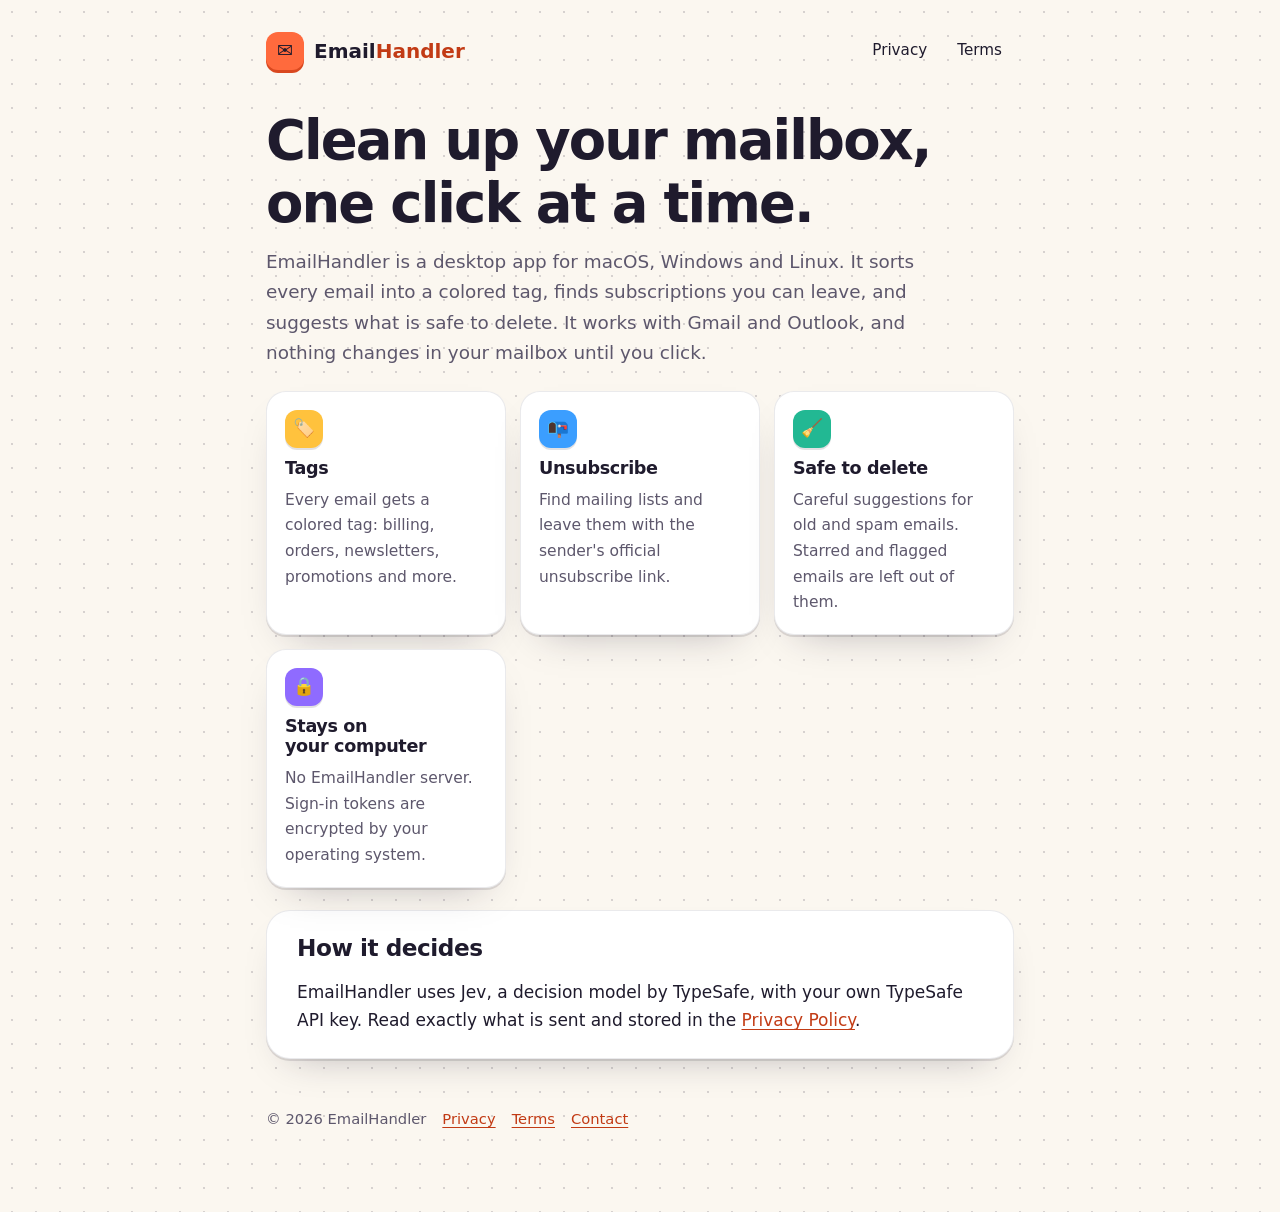
==== index.html @ 6ad634f2 "EmailHandler site: homepage, privacy policy, terms" ====
<!doctype html>
<html lang="en">
  <head>
    <meta charset="utf-8" />
    <meta name="viewport" content="width=device-width, initial-scale=1" />
    <title>EmailHandler</title>
    <meta name="description" content="A desktop app that cleans up your mailbox: tags, unsubscribes and safe-to-delete suggestions. Gmail and Outlook." />
    <link rel="stylesheet" href="style.css" />
  </head>
  <body>
    <div class="wrap">
      <header class="top">
        <a class="brand" href="./" aria-current="page"><span class="mark" aria-hidden="true">✉️</span><span>Email<b>Handler</b></span></a>
        <nav class="links" aria-label="Site">
          <a href="privacy.html">Privacy</a>
          <a href="terms.html">Terms</a>
        </nav>
      </header>

      <main>
        <h1>Clean up your mailbox, one click at a time.</h1>
        <p class="lead">
          EmailHandler is a desktop app for macOS, Windows and Linux. It sorts every email into a colored tag, finds subscriptions you can leave,
          and suggests what is safe to delete. It works with Gmail and Outlook, and nothing changes in your mailbox until you click.
        </p>

        <div class="grid">
          <div class="feature">
            <span class="tile t-sun" aria-hidden="true">🏷️</span>
            <h2>Tags</h2>
            <p>Every email gets a colored tag: billing, orders, newsletters, promotions and more.</p>
          </div>
          <div class="feature">
            <span class="tile t-sky" aria-hidden="true">📭</span>
            <h2>Unsubscribe</h2>
            <p>Find mailing lists and leave them with the sender's official unsubscribe link.</p>
          </div>
          <div class="feature">
            <span class="tile t-mint" aria-hidden="true">🧹</span>
            <h2>Safe to delete</h2>
            <p>Careful suggestions for old and spam emails. Starred and flagged emails are left out of them.</p>
          </div>
          <div class="feature">
            <span class="tile t-grape" aria-hidden="true">🔒</span>
            <h2>Stays on your computer</h2>
            <p>No EmailHandler server. Sign-in tokens are encrypted by your operating system.</p>
          </div>
        </div>

        <section class="card">
          <h2>How it decides</h2>
          <p>EmailHandler uses Jev, a decision model by TypeSafe, with your own TypeSafe API key. Read exactly what is sent and stored in the <a href="privacy.html">Privacy Policy</a>.</p>
        </section>
      </main>

      <footer>
        <span>© 2026 EmailHandler</span>
        <a href="privacy.html">Privacy</a>
        <a href="terms.html">Terms</a>
        <a href="mailto:bydamiano07@gmail.com">Contact</a>
      </footer>
    </div>
  </body>
</html>
---- style.css ----
/* Same tokens as the app (src/styles.css). */
:root {
  color-scheme: light dark;
  --bg: #fbf7f0; --elev: #ffffff; --sunk: #f2ebdf;
  --ink: #1f1b2d; --ink-2: #5d576c;
  --line: rgb(31 27 45 / 0.09); --line-strong: rgb(31 27 45 / 0.17); --edge: rgb(31 27 45 / 0.13);
  --accent: #ff6a3d; --accent-edge: #d9481f; --accent-text: #c23b15;
  --sun: #ffc23d; --mint: #22b893; --sky: #3b9eff; --grape: #8f6bff;
  --shadow: 0 2px 0 var(--edge), 0 18px 40px -24px rgb(31 27 45 / 0.35);
}
@media (prefers-color-scheme: dark) {
  :root {
    --bg: #16131c; --elev: #211c2a; --sunk: #0f0d14;
    --ink: #f6f2fc; --ink-2: #b9b1c9;
    --line: rgb(246 242 252 / 0.08); --line-strong: rgb(246 242 252 / 0.16); --edge: rgb(0 0 0 / 0.5);
    --accent: #ff7a50; --accent-edge: #c4532f; --accent-text: #ff9a78;
    --sun: #ffcf5c; --mint: #4fd6b0; --sky: #6bb6ff; --grape: #a98dff;
    --shadow: 0 2px 0 rgb(0 0 0 / 0.5), 0 18px 40px -20px rgb(0 0 0 / 0.7);
  }
}
* { box-sizing: border-box; }
body {
  margin: 0;
  font: 17px/1.65 'Geist', ui-sans-serif, system-ui, -apple-system, 'Segoe UI', sans-serif;
  color: var(--ink);
  background-color: var(--bg);
  background-image: radial-gradient(var(--line-strong) 1.2px, transparent 1.2px);
  background-size: 24px 24px;
}
.wrap { max-width: 780px; margin: 0 auto; padding: 32px 16px 80px; }
header.top { display: flex; align-items: center; justify-content: space-between; gap: 16px; flex-wrap: wrap; margin-bottom: 40px; }
.brand { display: flex; align-items: center; gap: 10px; text-decoration: none; color: var(--ink); font-family: 'Bricolage Grotesque', ui-sans-serif, system-ui, sans-serif; font-weight: 800; font-size: 1.25rem; }
.brand b { color: var(--accent-text); }
.mark { width: 38px; height: 38px; border-radius: 12px; background: var(--accent); box-shadow: 0 3px 0 var(--accent-edge); display: grid; place-items: center; font-size: 1.2rem; }
nav.links { display: flex; gap: 6px; flex-wrap: wrap; }
nav.links a { text-decoration: none; color: var(--ink); padding: 6px 12px; border-radius: 999px; font-size: 0.95rem; }
nav.links a:hover, nav.links a[aria-current="page"] { background: var(--sunk); }
h1, h2 { font-family: 'Bricolage Grotesque', ui-sans-serif, system-ui, sans-serif; letter-spacing: -0.02em; line-height: 1.15; text-wrap: balance; }
h1 { font-size: clamp(2.2rem, 7vw, 3.4rem); font-weight: 800; margin: 0 0 12px; letter-spacing: -0.035em; }
h2 { font-size: 1.45rem; font-weight: 800; margin: 0 0 10px; }
.lead { font-size: 1.15rem; color: var(--ink-2); margin: 0; max-width: 60ch; }
.meta { color: var(--ink-2); font-size: 0.92rem; margin: 0 0 8px; }
.card { background: var(--elev); border: 1px solid var(--line); border-radius: 24px; box-shadow: var(--shadow); padding: 24px clamp(18px, 4vw, 30px); margin-top: 22px; }
.card p, .card li { color: var(--ink); }
.card p:last-child, .card ul:last-child { margin-bottom: 0; }
ul { padding-left: 1.2rem; }
li { margin-bottom: 6px; }
a { color: var(--accent-text); text-underline-offset: 3px; }
a:focus-visible { outline: 2px solid var(--accent); outline-offset: 2px; border-radius: 4px; }
code { font-family: ui-monospace, SFMono-Regular, Menlo, monospace; font-size: 0.86em; background: var(--sunk); border: 1px solid var(--line); border-radius: 6px; padding: 1px 6px; overflow-wrap: anywhere; }
.grid { display: grid; grid-template-columns: repeat(auto-fit, minmax(210px, 1fr)); gap: 14px; margin-top: 22px; }
.feature { background: var(--elev); border: 1px solid var(--line); border-radius: 20px; box-shadow: var(--shadow); padding: 18px; }
.feature h2 { font-size: 1.1rem; margin-top: 10px; }
.feature p { margin: 0; color: var(--ink-2); font-size: 0.97rem; }
.tile { width: 38px; height: 38px; border-radius: 12px; display: inline-grid; place-items: center; font-size: 1.1rem; box-shadow: 0 2px 0 var(--edge); }
.t-sun { background: var(--sun); } .t-sky { background: var(--sky); } .t-mint { background: var(--mint); } .t-grape { background: var(--grape); }
footer { margin-top: 48px; color: var(--ink-2); font-size: 0.92rem; display: flex; gap: 16px; flex-wrap: wrap; }
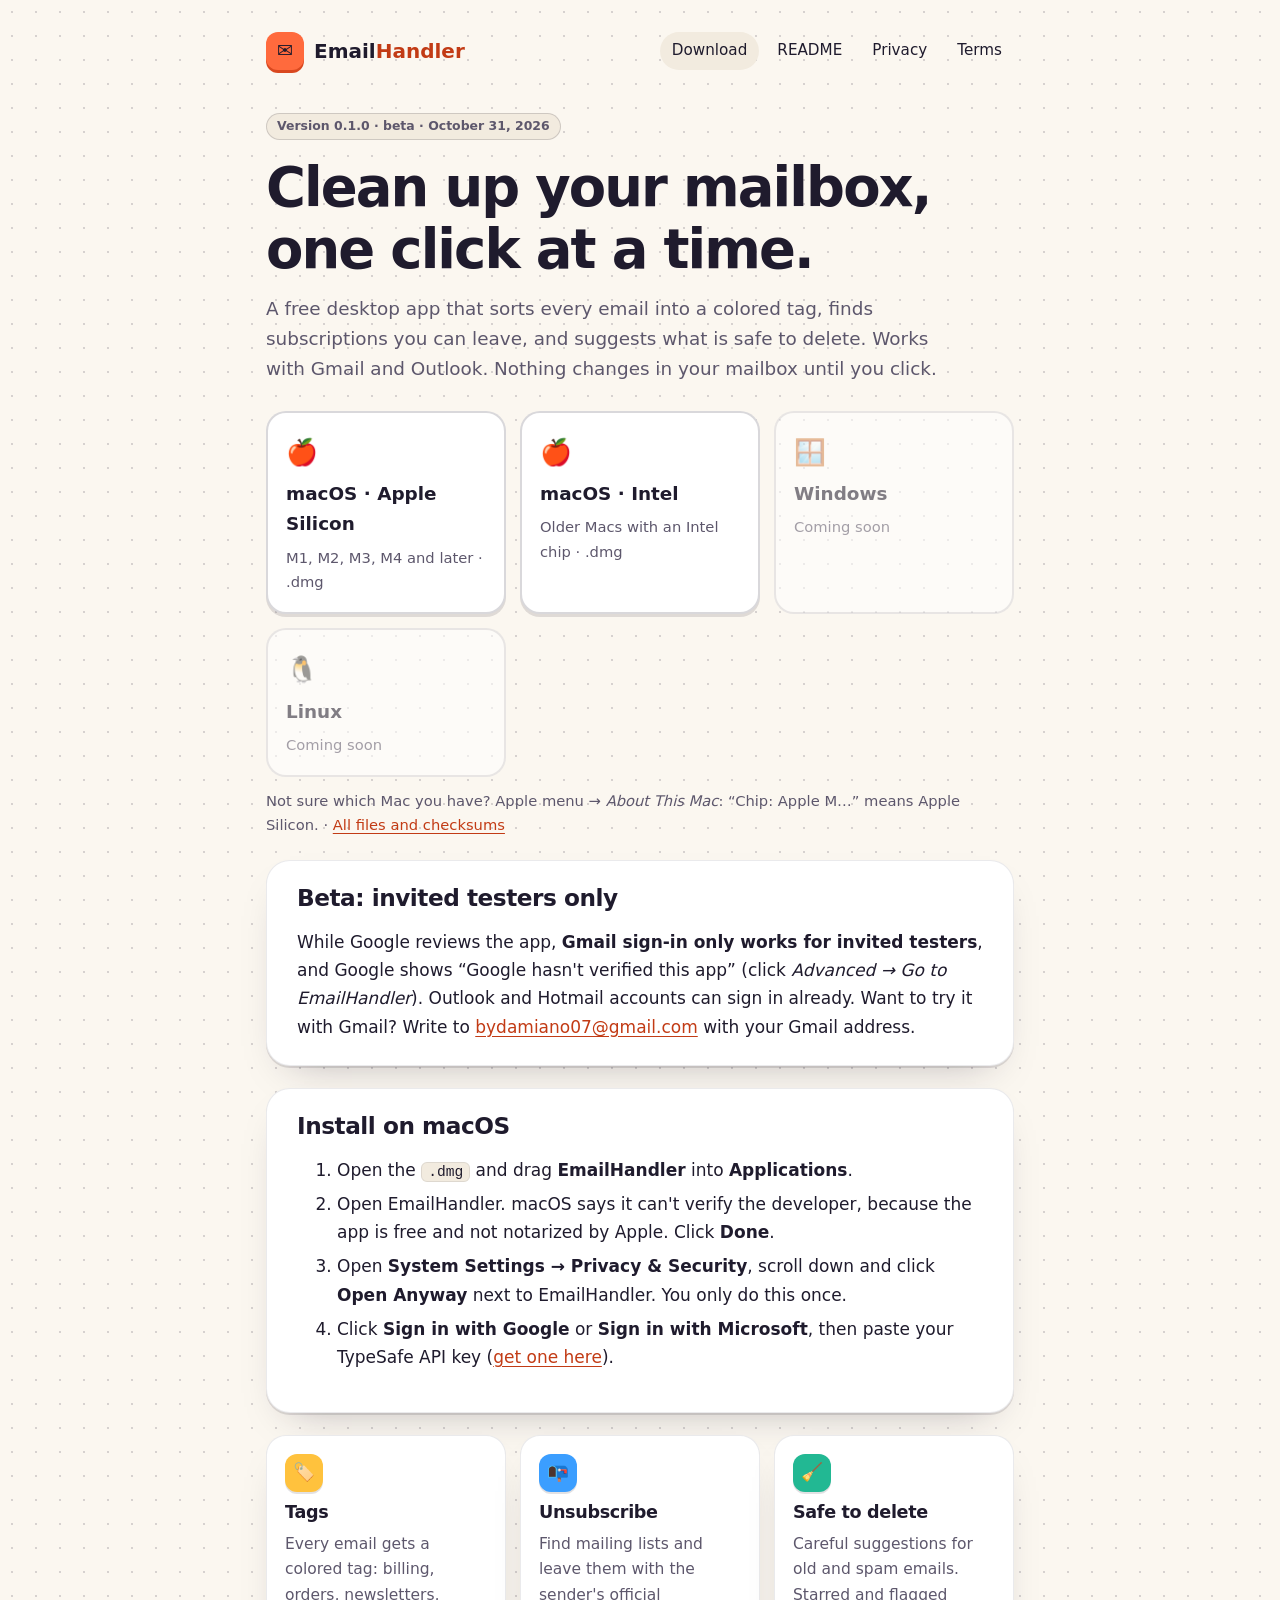
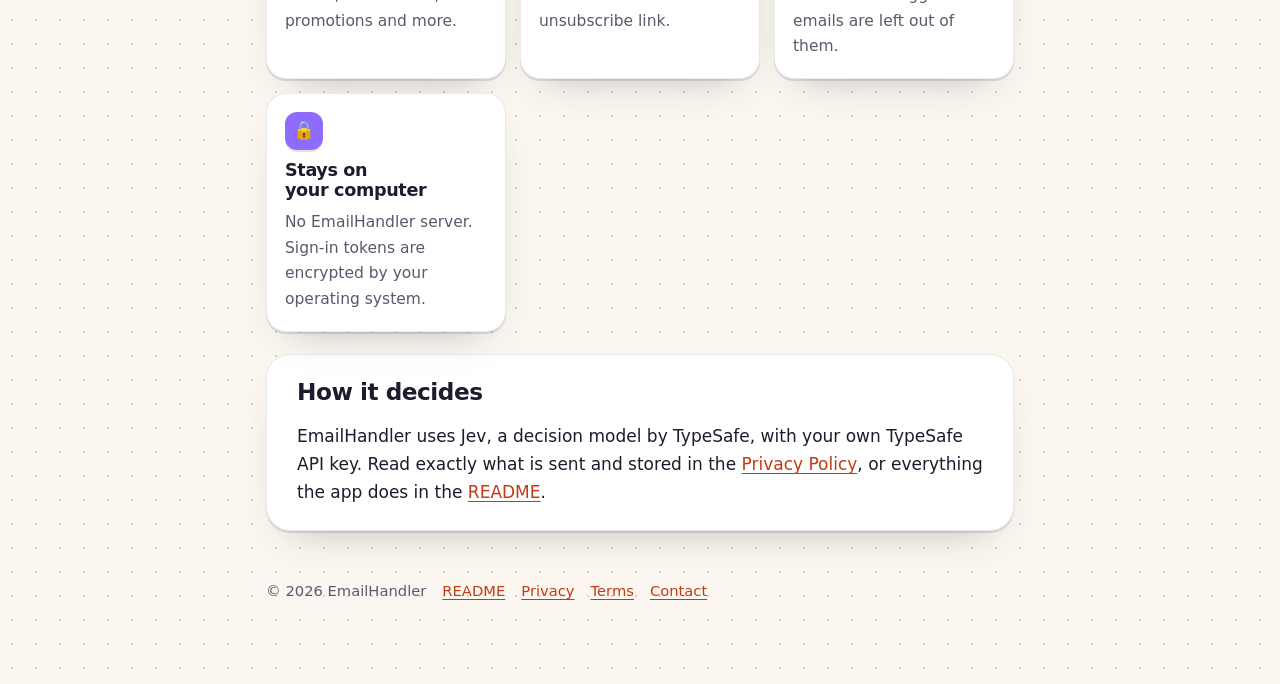
==== commit b13c3ff2: "Download page, README tab, icons" ====
--- a/index.html
+++ b/index.html
@@ -3,8 +3,9 @@
   <head>
     <meta charset="utf-8" />
     <meta name="viewport" content="width=device-width, initial-scale=1" />
-    <title>EmailHandler</title>
-    <meta name="description" content="A desktop app that cleans up your mailbox: tags, unsubscribes and safe-to-delete suggestions. Gmail and Outlook." />
+    <title>EmailHandler · Download</title>
+    <meta name="description" content="Download EmailHandler, a free desktop app that cleans up your mailbox: tags, unsubscribes and safe-to-delete suggestions. Gmail and Outlook." />
+    <link rel="icon" href="assets/icon.png" />
     <link rel="stylesheet" href="style.css" />
   </head>
   <body>
@@ -12,17 +13,66 @@
       <header class="top">
         <a class="brand" href="./" aria-current="page"><span class="mark" aria-hidden="true">✉️</span><span>Email<b>Handler</b></span></a>
         <nav class="links" aria-label="Site">
+          <a href="./" aria-current="page">Download</a>
+          <a href="readme.html">README</a>
           <a href="privacy.html">Privacy</a>
           <a href="terms.html">Terms</a>
         </nav>
       </header>
 
       <main>
+        <p><span class="badge">Version 0.1.0 · beta · October 31, 2026</span></p>
         <h1>Clean up your mailbox, one click at a time.</h1>
         <p class="lead">
-          EmailHandler is a desktop app for macOS, Windows and Linux. It sorts every email into a colored tag, finds subscriptions you can leave,
-          and suggests what is safe to delete. It works with Gmail and Outlook, and nothing changes in your mailbox until you click.
+          A free desktop app that sorts every email into a colored tag, finds subscriptions you can leave,
+          and suggests what is safe to delete. Works with Gmail and Outlook. Nothing changes in your mailbox until you click.
         </p>
+
+        <div class="downloads" id="downloads">
+          <a class="dl" data-os="mac-arm" href="https://github.com/bydamiano/emailhandler-site/releases/latest/download/EmailHandler-mac-apple-silicon.dmg">
+            <span class="os" aria-hidden="true">🍎</span>
+            <strong>macOS · Apple Silicon</strong>
+            <span>M1, M2, M3, M4 and later · .dmg</span>
+          </a>
+          <a class="dl" data-os="mac-intel" href="https://github.com/bydamiano/emailhandler-site/releases/latest/download/EmailHandler-mac-intel.dmg">
+            <span class="os" aria-hidden="true">🍎</span>
+            <strong>macOS · Intel</strong>
+            <span>Older Macs with an Intel chip · .dmg</span>
+          </a>
+          <a class="dl" data-os="windows" aria-disabled="true" tabindex="-1">
+            <span class="os" aria-hidden="true">🪟</span>
+            <strong>Windows</strong>
+            <span>Coming soon</span>
+          </a>
+          <a class="dl" data-os="linux" aria-disabled="true" tabindex="-1">
+            <span class="os" aria-hidden="true">🐧</span>
+            <strong>Linux</strong>
+            <span>Coming soon</span>
+          </a>
+        </div>
+        <p class="meta" style="margin-top: 12px">
+          Not sure which Mac you have? Apple menu → <em>About This Mac</em>: “Chip: Apple M…” means Apple Silicon.
+          · <a href="https://github.com/bydamiano/emailhandler-site/releases/latest">All files and checksums</a>
+        </p>
+
+        <section class="card">
+          <h2>Beta: invited testers only</h2>
+          <p>
+            While Google reviews the app, <strong>Gmail sign-in only works for invited testers</strong>, and Google shows
+            “Google hasn't verified this app” (click <em>Advanced → Go to EmailHandler</em>). Outlook and Hotmail accounts can sign in already.
+            Want to try it with Gmail? Write to <a href="mailto:bydamiano07@gmail.com?subject=EmailHandler%20beta">bydamiano07@gmail.com</a> with your Gmail address.
+          </p>
+        </section>
+
+        <section class="card">
+          <h2>Install on macOS</h2>
+          <ol>
+            <li>Open the <code>.dmg</code> and drag <strong>EmailHandler</strong> into <strong>Applications</strong>.</li>
+            <li>Open EmailHandler. macOS says it can't verify the developer, because the app is free and not notarized by Apple. Click <strong>Done</strong>.</li>
+            <li>Open <strong>System Settings → Privacy &amp; Security</strong>, scroll down and click <strong>Open Anyway</strong> next to EmailHandler. You only do this once.</li>
+            <li>Click <strong>Sign in with Google</strong> or <strong>Sign in with Microsoft</strong>, then paste your TypeSafe API key (<a href="https://console.typesafe.ai/keys">get one here</a>).</li>
+          </ol>
+        </section>
 
         <div class="grid">
           <div class="feature">
@@ -49,16 +99,40 @@
 
         <section class="card">
           <h2>How it decides</h2>
-          <p>EmailHandler uses Jev, a decision model by TypeSafe, with your own TypeSafe API key. Read exactly what is sent and stored in the <a href="privacy.html">Privacy Policy</a>.</p>
+          <p>EmailHandler uses Jev, a decision model by TypeSafe, with your own TypeSafe API key. Read exactly what is sent and stored in the <a href="privacy.html">Privacy Policy</a>, or everything the app does in the <a href="readme.html">README</a>.</p>
         </section>
       </main>
 
       <footer>
         <span>© 2026 EmailHandler</span>
+        <a href="readme.html">README</a>
         <a href="privacy.html">Privacy</a>
         <a href="terms.html">Terms</a>
         <a href="mailto:bydamiano07@gmail.com">Contact</a>
       </footer>
     </div>
+    <script>
+      // Highlight the download that matches this computer (best effort; every button still works).
+      (async () => {
+        const ua = navigator.userAgent;
+        let os = null;
+        if (/Windows/i.test(ua)) os = 'windows';
+        else if (/Linux/i.test(ua) && !/Android/i.test(ua)) os = 'linux';
+        else if (/Mac/i.test(ua)) {
+          os = 'mac-arm';
+          try {
+            const data = await navigator.userAgentData?.getHighEntropyValues(['architecture']);
+            if (data && data.architecture === 'x86') os = 'mac-intel';
+          } catch (error) {
+            console.info('Could not read the CPU type; defaulting to Apple Silicon.', error);
+          }
+        }
+        const match = os && document.querySelector(`.dl[data-os="${os}"]:not([aria-disabled="true"])`);
+        if (match) {
+          match.classList.add('primary');
+          match.parentElement.prepend(match);
+        }
+      })();
+    </script>
   </body>
 </html>
--- a/style.css
+++ b/style.css
@@ -55,3 +55,31 @@
 .tile { width: 38px; height: 38px; border-radius: 12px; display: inline-grid; place-items: center; font-size: 1.1rem; box-shadow: 0 2px 0 var(--edge); }
 .t-sun { background: var(--sun); } .t-sky { background: var(--sky); } .t-mint { background: var(--mint); } .t-grape { background: var(--grape); }
 footer { margin-top: 48px; color: var(--ink-2); font-size: 0.92rem; display: flex; gap: 16px; flex-wrap: wrap; }
+
+/* Download page */
+.downloads { display: grid; grid-template-columns: repeat(auto-fit, minmax(220px, 1fr)); gap: 14px; margin-top: 26px; }
+.dl {
+  display: flex; flex-direction: column; gap: 6px; text-decoration: none; color: var(--ink);
+  background: var(--elev); border: 2px solid var(--line-strong); border-radius: 20px; padding: 18px;
+  box-shadow: 0 3px 0 var(--edge); transition: transform 0.15s, box-shadow 0.15s, border-color 0.15s;
+}
+.dl:hover { transform: translateY(-1px); border-color: var(--accent); }
+.dl:active { transform: translateY(2px); box-shadow: none; }
+.dl strong { font-family: 'Bricolage Grotesque', ui-sans-serif, system-ui, sans-serif; font-size: 1.15rem; }
+.dl span { color: var(--ink-2); font-size: 0.92rem; }
+.dl .os { font-size: 1.6rem; }
+.dl.primary { background: var(--accent); border-color: var(--accent-edge); box-shadow: 0 4px 0 var(--accent-edge); color: #1f1b2d; }
+.dl.primary span { color: #1f1b2d; opacity: 0.8; }
+.dl[aria-disabled="true"] { opacity: 0.55; pointer-events: none; box-shadow: none; }
+.badge { display: inline-block; font-size: 0.78rem; font-weight: 600; padding: 2px 10px; border-radius: 999px; background: var(--sunk); border: 1px solid var(--line-strong); color: var(--ink-2); }
+@media (prefers-reduced-motion: reduce) { .dl { transition: none; } .dl:hover, .dl:active { transform: none; } }
+
+/* README page (GitHub-rendered markdown) */
+.readme img { max-width: 100%; height: auto; }
+.readme table { border-collapse: collapse; width: 100%; font-size: 0.95rem; display: block; overflow-x: auto; }
+.readme th, .readme td { text-align: left; padding: 8px 10px; border-bottom: 1px solid var(--line); vertical-align: top; }
+.readme pre { background: var(--sunk); border: 1px solid var(--line); border-radius: 14px; padding: 14px 16px; overflow-x: auto; font-size: 0.85rem; }
+.readme pre code { background: none; border: 0; padding: 0; }
+.readme h2 { margin-top: 36px; }
+.readme hr { border: 0; border-top: 1px solid var(--line-strong); margin: 28px 0; }
+.readme blockquote { margin: 16px 0; padding: 10px 16px; border-left: 4px solid var(--warning, #94600a); background: var(--sunk); border-radius: 12px; }
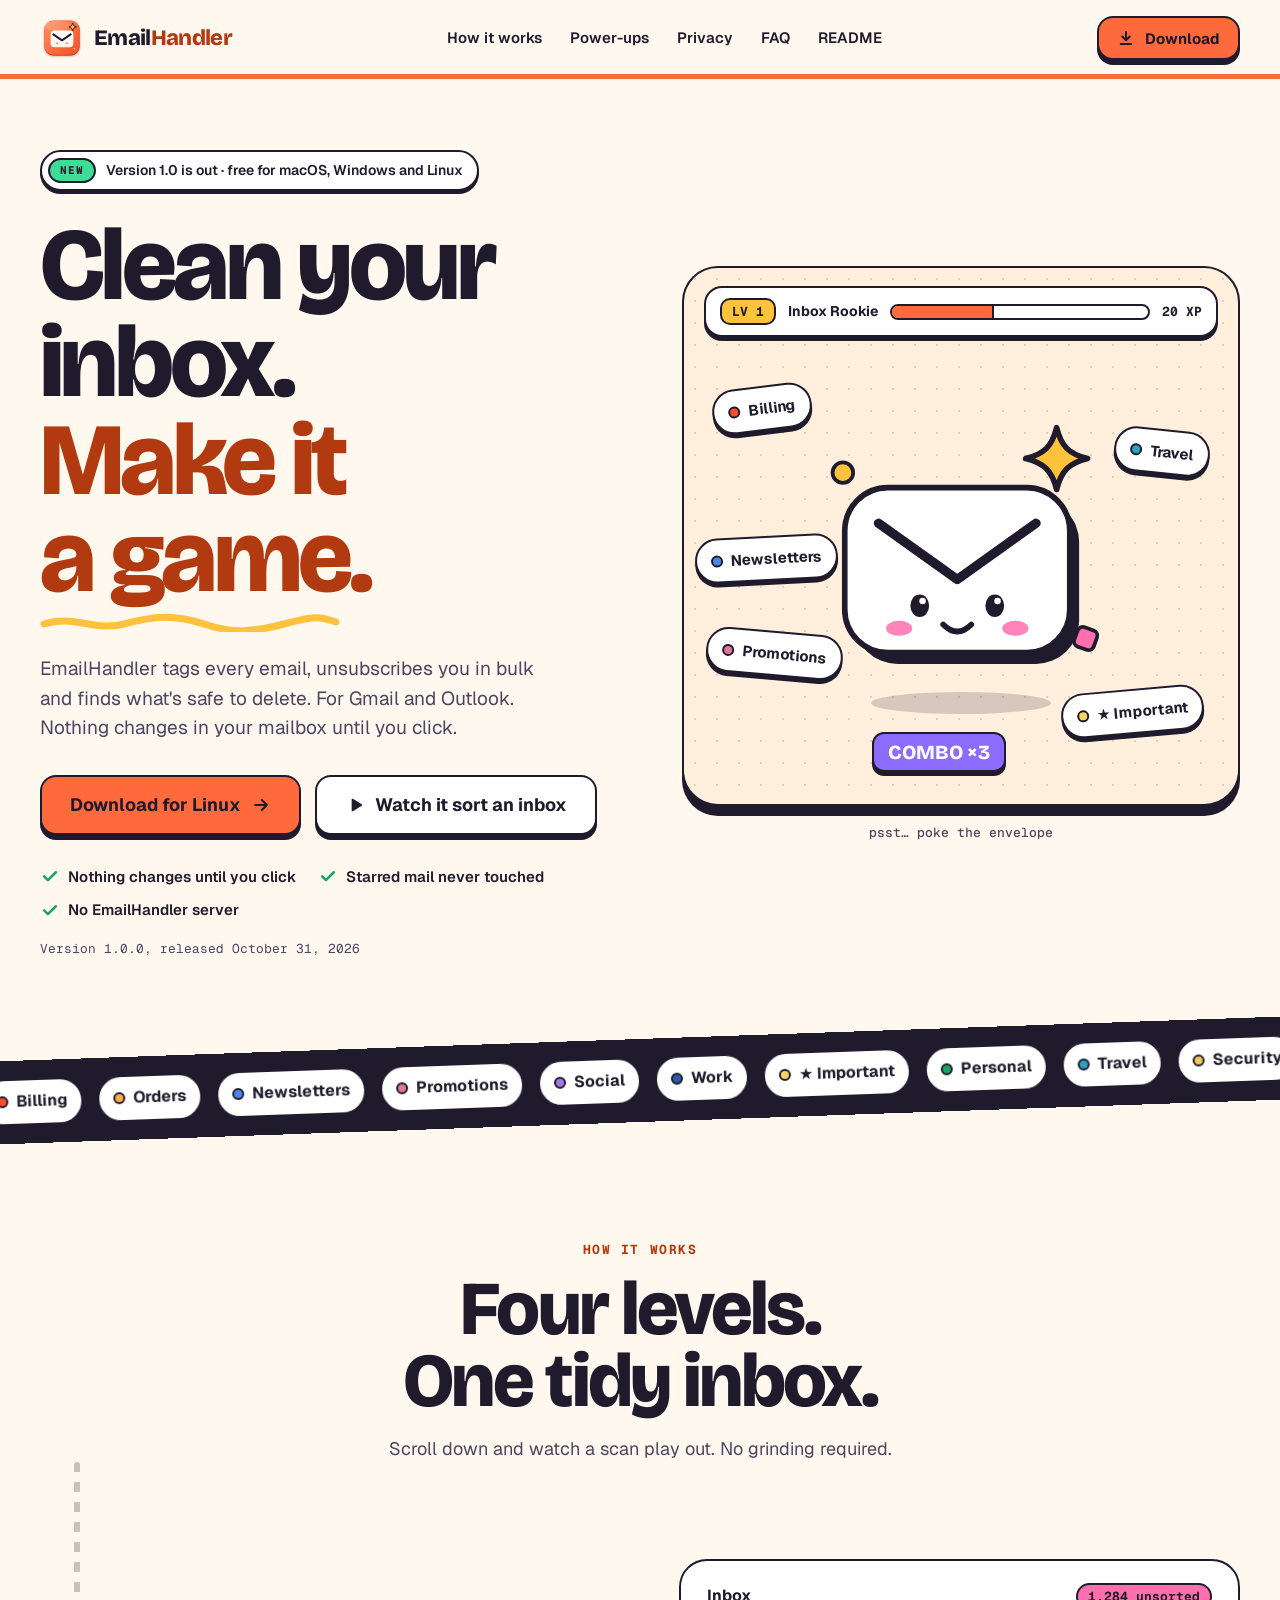
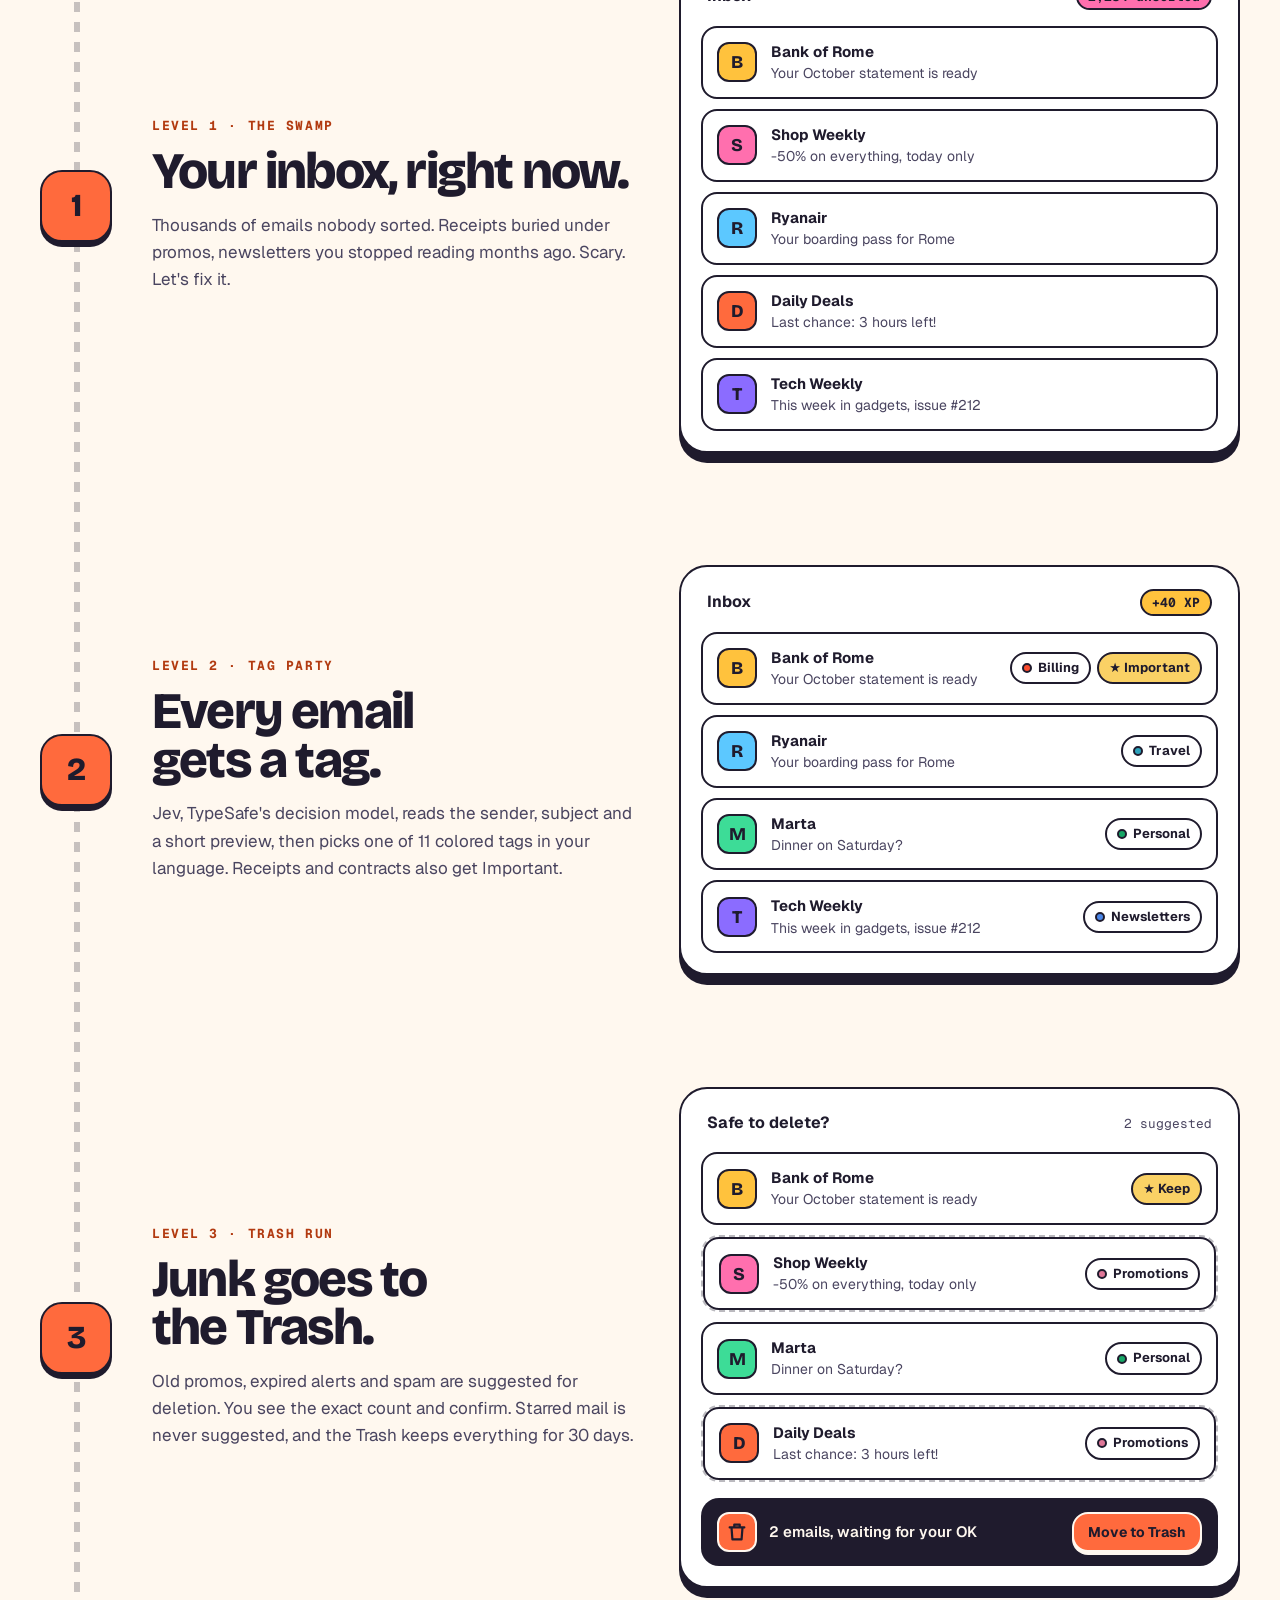
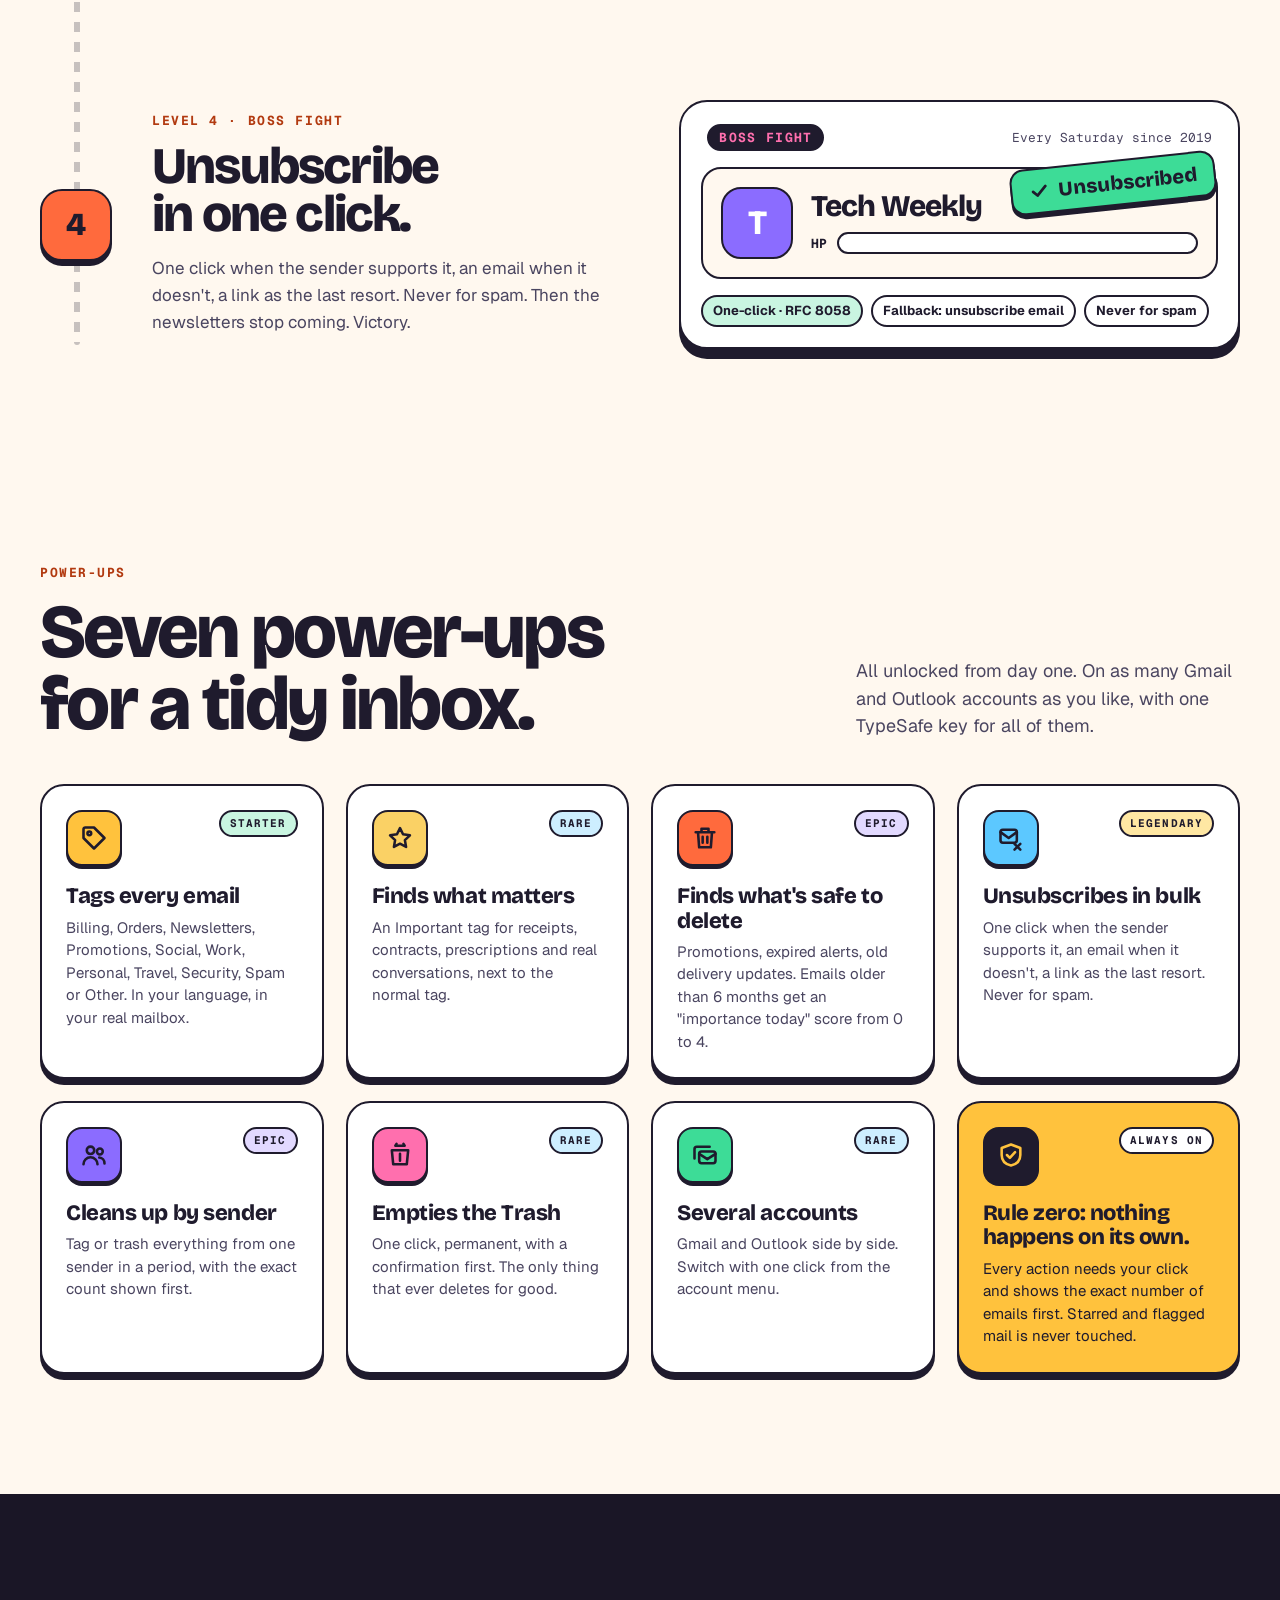
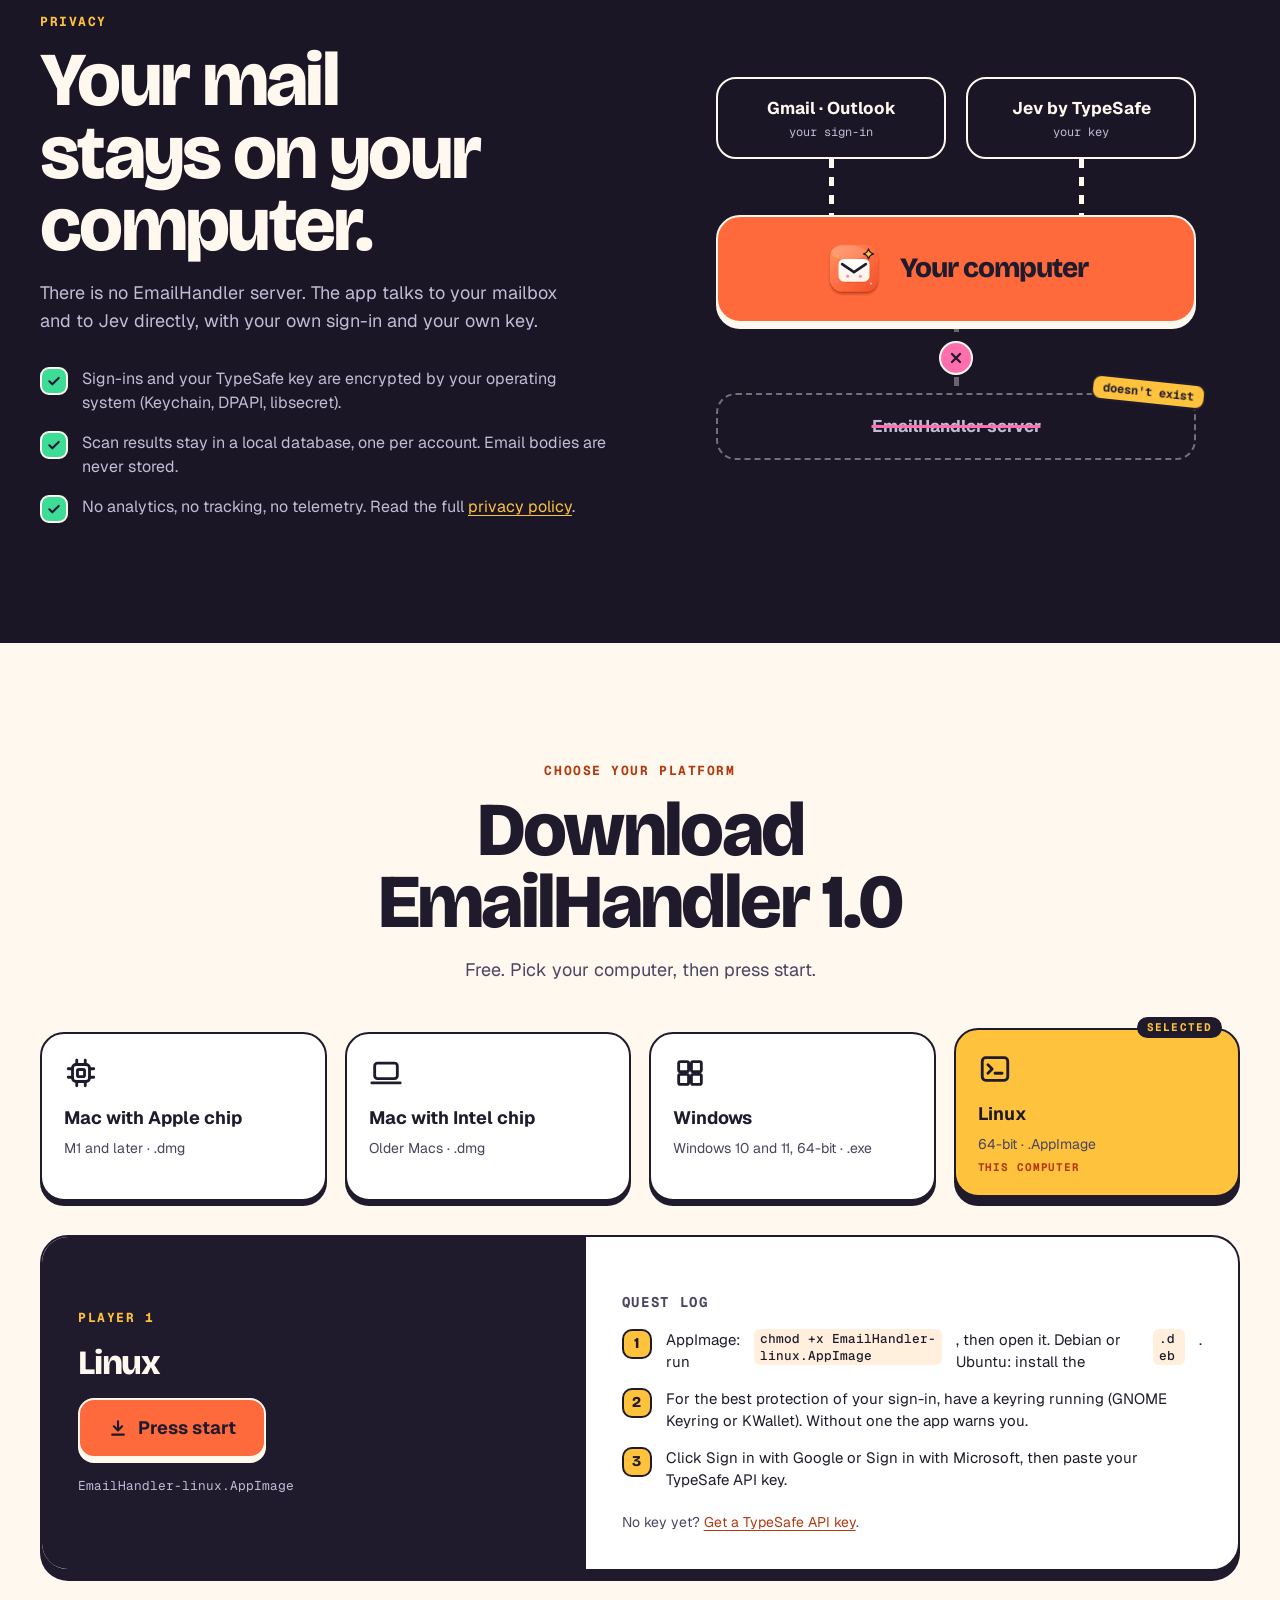
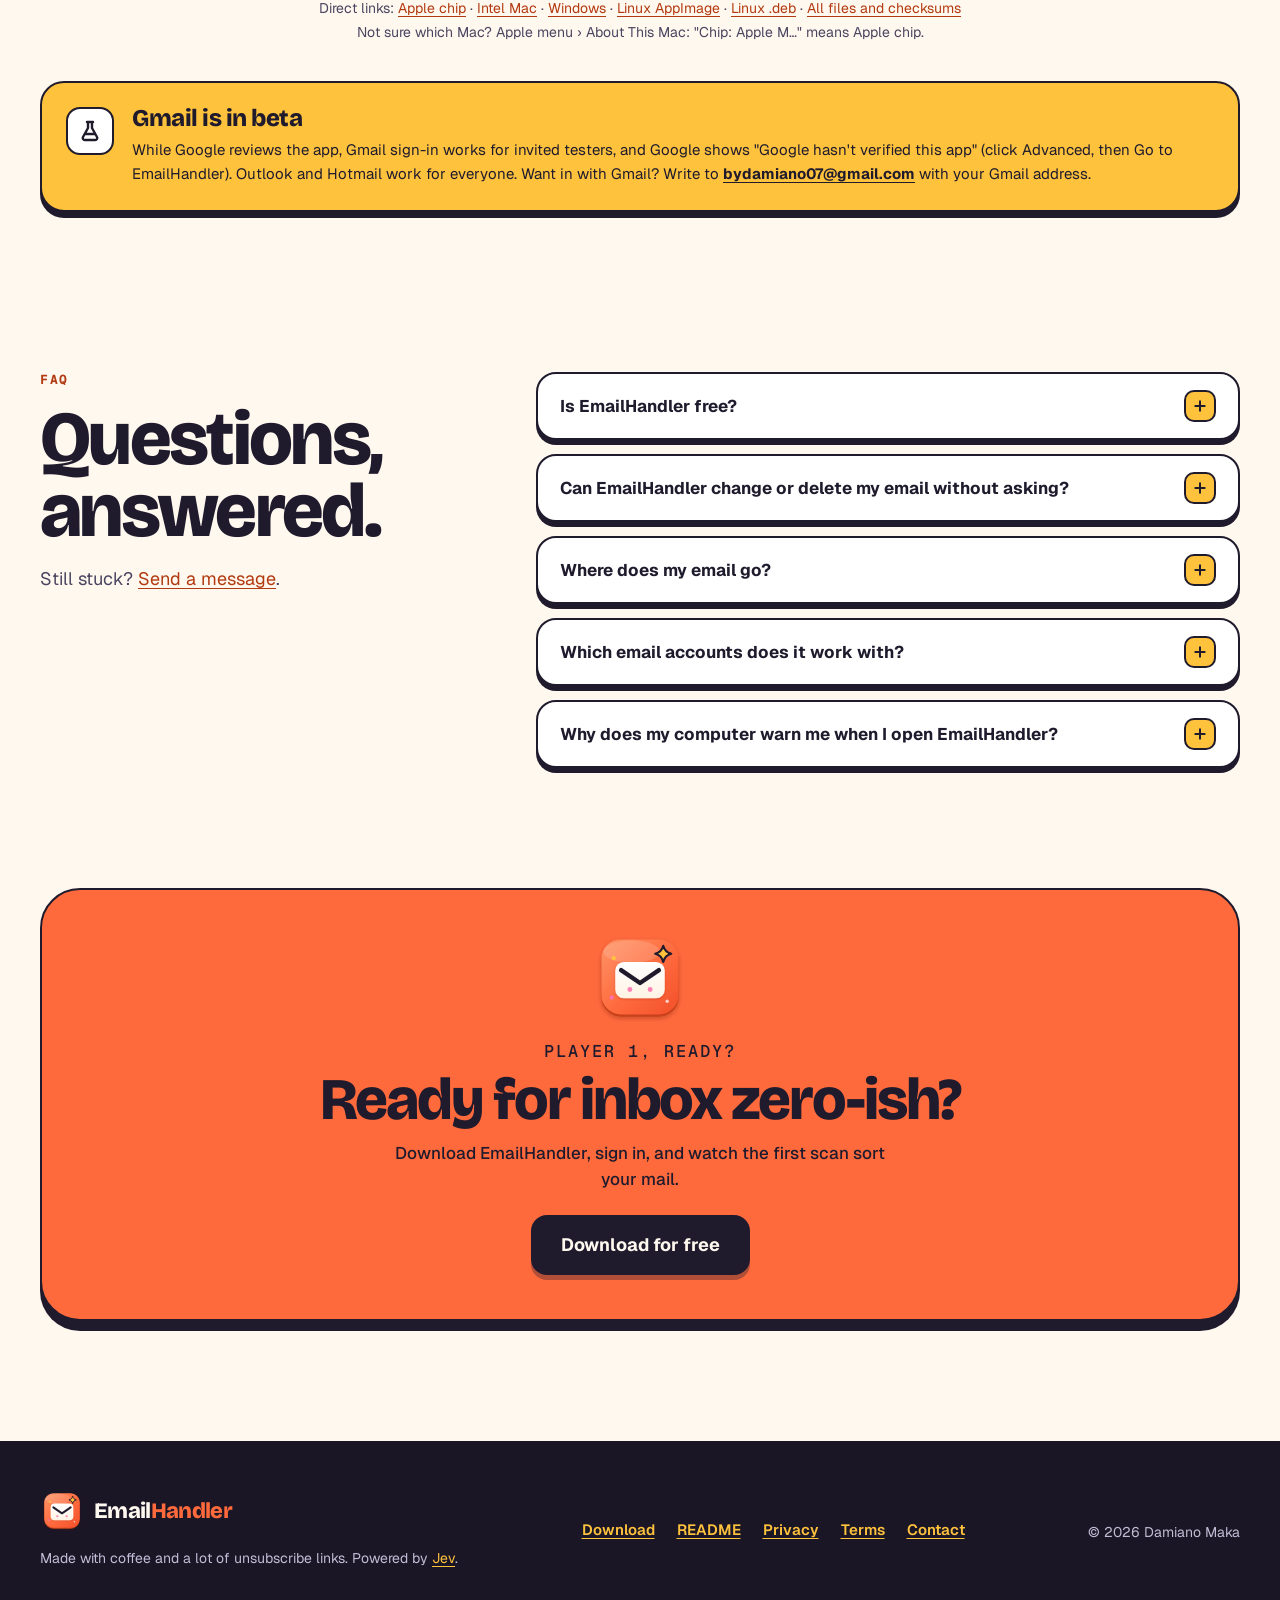
==== commit f12818b0: "Redesign: playful neo-brutalism with gamification New home page with a game-like hero (XP bar, poke-" ====
--- a/index.html
+++ b/index.html
@@ -2,137 +2,608 @@
 <html lang="en">
   <head>
     <meta charset="utf-8" />
-    <meta name="viewport" content="width=device-width, initial-scale=1" />
-    <title>EmailHandler · Download</title>
-    <meta name="description" content="Download EmailHandler, a free desktop app that cleans up your mailbox: tags, unsubscribes and safe-to-delete suggestions. Gmail and Outlook." />
-    <link rel="icon" href="assets/icon.png" />
+    <meta name="viewport" content="width=device-width, initial-scale=1, viewport-fit=cover" />
+    <title>EmailHandler: clean your inbox with AI, free desktop app for Gmail and Outlook</title>
+    <meta
+      name="description"
+      content="EmailHandler is a free desktop app for macOS, Windows and Linux that tags every email, unsubscribes you in bulk and finds what's safe to delete. Works with Gmail and Outlook. Your mail stays on your computer."
+    />
+    <link rel="canonical" href="https://bydamiano.github.io/emailhandler-site/" />
+    <meta name="robots" content="index, follow, max-image-preview:large" />
+    <meta name="author" content="Damiano Maka" />
+    <meta name="application-name" content="EmailHandler" />
+    <meta name="theme-color" content="#fff8ef" />
+
+    <meta property="og:type" content="website" />
+    <meta property="og:site_name" content="EmailHandler" />
+    <meta property="og:title" content="EmailHandler: clean your inbox. Make it a game." />
+    <meta
+      property="og:description"
+      content="AI tags every email, unsubscribes you in bulk and finds what's safe to delete. A free desktop app for Gmail and Outlook."
+    />
+    <meta property="og:url" content="https://bydamiano.github.io/emailhandler-site/" />
+    <meta property="og:image" content="https://bydamiano.github.io/emailhandler-site/assets/og-image.png" />
+    <meta property="og:image:width" content="1200" />
+    <meta property="og:image:height" content="630" />
+    <meta property="og:image:alt" content="EmailHandler: clean your inbox, make it a game. An app window with tagged emails." />
+    <meta property="og:locale" content="en_US" />
+    <meta name="twitter:card" content="summary_large_image" />
+    <meta name="twitter:title" content="EmailHandler: clean your inbox. Make it a game." />
+    <meta
+      name="twitter:description"
+      content="AI tags every email, unsubscribes you in bulk and finds what's safe to delete. Free for macOS, Windows and Linux."
+    />
+    <meta name="twitter:image" content="https://bydamiano.github.io/emailhandler-site/assets/og-image.png" />
+
+    <link rel="icon" href="assets/icon.svg" type="image/svg+xml" />
+    <link rel="icon" href="assets/icon-192.png" type="image/png" sizes="192x192" />
+    <link rel="apple-touch-icon" href="assets/apple-touch-icon.png" />
+
+    <link rel="preconnect" href="https://fonts.googleapis.com" />
+    <link rel="preconnect" href="https://fonts.gstatic.com" crossorigin />
+    <link
+      rel="stylesheet"
+      href="https://fonts.googleapis.com/css2?family=Bricolage+Grotesque:opsz,wght@12..96,500..800&family=Geist+Mono:wght@400..700&family=Geist:wght@400..700&display=swap"
+    />
     <link rel="stylesheet" href="style.css" />
+
+    <script type="application/ld+json">
+      {
+        "@context": "https://schema.org",
+        "@type": "SoftwareApplication",
+        "name": "EmailHandler",
+        "description": "Free desktop app that tags every email, unsubscribes you in bulk and finds what's safe to delete. Works with Gmail and Outlook; mail stays on your computer.",
+        "url": "https://bydamiano.github.io/emailhandler-site/",
+        "applicationCategory": "UtilitiesApplication",
+        "operatingSystem": "macOS, Windows, Linux",
+        "softwareVersion": "1.0.0",
+        "datePublished": "2026-10-31",
+        "downloadUrl": "https://github.com/bydamiano/emailhandler-site/releases/latest",
+        "image": "https://bydamiano.github.io/emailhandler-site/assets/icon-512.png",
+        "screenshot": "https://bydamiano.github.io/emailhandler-site/assets/og-image.png",
+        "offers": { "@type": "Offer", "price": "0", "priceCurrency": "USD" },
+        "author": { "@type": "Person", "name": "Damiano Maka" }
+      }
+    </script>
+    <script type="application/ld+json">
+      {
+        "@context": "https://schema.org",
+        "@type": "FAQPage",
+        "mainEntity": [
+          {
+            "@type": "Question",
+            "name": "Is EmailHandler free?",
+            "acceptedAnswer": { "@type": "Answer", "text": "Yes. The app is free. To decide what each email is, it uses Jev, TypeSafe's decision model, with your own TypeSafe API key. TypeSafe bills that usage directly; it costs a fraction of a cent per email." }
+          },
+          {
+            "@type": "Question",
+            "name": "Can EmailHandler change or delete my email without asking?",
+            "acceptedAnswer": { "@type": "Answer", "text": "No. Scans only read and suggest. Tagging, moving to Trash and unsubscribing happen only after you click, and you see the exact number of emails first. Deleted emails go to Trash; only Empty Trash deletes for good, after a confirmation." }
+          },
+          {
+            "@type": "Question",
+            "name": "Where does my email go?",
+            "acceptedAnswer": { "@type": "Answer", "text": "The app talks directly to Gmail or Outlook with your own sign-in, and to TypeSafe with your own key. There is no EmailHandler server. Results stay on your computer and sign-ins are encrypted by your operating system." }
+          },
+          {
+            "@type": "Question",
+            "name": "Which email accounts does it work with?",
+            "acceptedAnswer": { "@type": "Answer", "text": "Gmail and Google Workspace, and Outlook.com, Hotmail, Live, MSN and Microsoft 365. You can connect several accounts." }
+          },
+          {
+            "@type": "Question",
+            "name": "Why does my computer warn me when I open EmailHandler?",
+            "acceptedAnswer": { "@type": "Answer", "text": "The app is free and isn't signed with a paid Apple or Microsoft certificate. On macOS open System Settings, Privacy & Security, and click Open Anyway. On Windows click More info, then Run anyway. You do it once." }
+          }
+        ]
+      }
+    </script>
   </head>
   <body>
-    <div class="wrap">
-      <header class="top">
-        <a class="brand" href="./" aria-current="page"><span class="mark" aria-hidden="true">✉️</span><span>Email<b>Handler</b></span></a>
-        <nav class="links" aria-label="Site">
-          <a href="./" aria-current="page">Download</a>
+    <a class="skip btn btn-go" href="#main">Skip to content</a>
+
+    <header class="site-header">
+      <div class="container">
+        <a class="brand" href="./" aria-label="EmailHandler home">
+          <img src="assets/icon.svg" alt="" width="44" height="44" />
+          <span>Email<span class="hot">Handler</span></span>
+        </a>
+        <nav class="nav" aria-label="Site">
+          <a href="#levels">How it works</a>
+          <a href="#powerups">Power-ups</a>
+          <a href="#privacy">Privacy</a>
+          <a href="#faq">FAQ</a>
+          <a href="readme.html">README</a>
+        </nav>
+        <a class="btn btn-go btn-sm" href="#download">
+          <svg viewBox="0 0 24 24" width="18" height="18" fill="none" stroke="currentColor" stroke-width="2.6" stroke-linecap="round" stroke-linejoin="round" aria-hidden="true"><path d="M12 4v11M7 10l5 5 5-5M5 20h14" /></svg>
+          Download
+        </a>
+      </div>
+      <div class="progress" aria-hidden="true"></div>
+    </header>
+
+    <main id="main">
+      <!-- ===== Hero ===== -->
+      <section class="container hero" aria-labelledby="hero-title">
+        <div>
+          <p class="pill in" style="--d: 0"><span class="badge">NEW</span>Version 1.0 is out · free for macOS, Windows and Linux</p>
+          <h1 id="hero-title" class="display">
+            <span class="in" style="--d: 1">Clean your inbox.</span>
+            <span class="in hot" style="--d: 2">Make it a game.</span>
+          </h1>
+          <svg class="squiggle in" style="--d: 3" viewBox="0 0 300 20" aria-hidden="true"><path d="M4 12c30-10 50 8 80 0s50-10 80 0 50 8 80 0 34-8 52-2" fill="none" stroke="#ffc23d" stroke-width="7" stroke-linecap="round" /></svg>
+          <p class="lead in" style="--d: 3">
+            EmailHandler tags every email, unsubscribes you in bulk and finds what's safe to delete. For Gmail and Outlook.
+            Nothing changes in your mailbox until you click.
+          </p>
+          <div class="hero-actions in" style="--d: 4">
+            <a class="btn btn-go btn-lg" id="hero-download" href="#download">
+              <span id="hero-download-text">Download for free</span>
+              <svg viewBox="0 0 24 24" width="20" height="20" fill="none" stroke="currentColor" stroke-width="2.6" stroke-linecap="round" stroke-linejoin="round" aria-hidden="true"><path d="M5 12h14M13 6l6 6-6 6" /></svg>
+            </a>
+            <a class="btn btn-ghost btn-lg" href="#levels">
+              <svg viewBox="0 0 24 24" width="20" height="20" fill="currentColor" aria-hidden="true"><path d="M8 5.5v13a1 1 0 0 0 1.5.86l10.5-6.5a1 1 0 0 0 0-1.72L9.5 4.64A1 1 0 0 0 8 5.5Z" /></svg>
+              Watch it sort an inbox
+            </a>
+          </div>
+          <ul class="hero-checks in" style="--d: 5">
+            <li class="check"><svg viewBox="0 0 24 24" width="20" height="20" fill="none" stroke="#16a766" stroke-width="3" stroke-linecap="round" stroke-linejoin="round" aria-hidden="true"><path d="M5 12.5l4.5 4.5L19 7.5" /></svg>Nothing changes until you click</li>
+            <li class="check"><svg viewBox="0 0 24 24" width="20" height="20" fill="none" stroke="#16a766" stroke-width="3" stroke-linecap="round" stroke-linejoin="round" aria-hidden="true"><path d="M5 12.5l4.5 4.5L19 7.5" /></svg>Starred mail never touched</li>
+            <li class="check"><svg viewBox="0 0 24 24" width="20" height="20" fill="none" stroke="#16a766" stroke-width="3" stroke-linecap="round" stroke-linejoin="round" aria-hidden="true"><path d="M5 12.5l4.5 4.5L19 7.5" /></svg>No EmailHandler server</li>
+          </ul>
+          <p class="meta hero-meta in" style="--d: 6">Version 1.0.0, released October 31, 2026</p>
+        </div>
+
+        <div class="parallax">
+          <div class="stage in" style="--d: 2">
+            <div class="hud">
+              <span class="badge" id="hud-level">LV 1</span>
+              <span class="hud-name hide-sm" id="hud-name">Inbox Rookie</span>
+              <div class="xp-track" aria-hidden="true"><div class="xp-fill" id="hud-fill"></div></div>
+              <span class="hud-xp" id="hud-xp">20 XP</span>
+            </div>
+
+            <span class="chip" aria-hidden="true" style="top: 22%; left: 5%; --rot: -7deg; animation-delay: -0.4s"><span class="dot" style="--c: #fb4c2f"></span>Billing</span>
+            <span class="chip" aria-hidden="true" style="top: 30%; right: 5%; --rot: 6deg; animation-delay: -1.6s"><span class="dot" style="--c: #2da2bb"></span>Travel</span>
+            <span class="chip" aria-hidden="true" style="bottom: 24%; left: 4%; --rot: 5deg; animation-delay: -2.4s"><span class="dot" style="--c: #e07798"></span>Promotions</span>
+            <span class="chip" aria-hidden="true" style="bottom: 13%; right: 6%; --rot: -5deg; animation-delay: -1s"><span class="dot" style="--c: #fad165"></span>★ Important</span>
+            <span class="chip hide-sm" aria-hidden="true" style="top: 50%; left: 2%; --rot: -3deg; animation-delay: -3s"><span class="dot" style="--c: #4a86e8"></span>Newsletters</span>
+            <span class="combo" aria-hidden="true">COMBO ×3</span>
+
+            <div class="mascot-shadow" aria-hidden="true"></div>
+            <button type="button" class="poke" id="poke" aria-label="Poke the envelope to earn 10 XP">
+              <svg class="float" viewBox="0 0 320 300" width="100%" aria-hidden="true">
+                <path class="spark" d="M262 22c5 20 13 28 33 33-20 5-28 13-33 33-5-20-13-28-33-33 20-5 28-13 33-33Z" fill="#ffc23d" stroke="#1f1b2d" stroke-width="6" stroke-linejoin="round" />
+                <circle cx="34" cy="70" r="11" fill="#ffc23d" stroke="#1f1b2d" stroke-width="4" />
+                <rect x="282" y="236" width="22" height="22" rx="6" transform="rotate(20 293 247)" fill="#ff6fae" stroke="#1f1b2d" stroke-width="4" />
+                <rect x="46" y="98" width="240" height="176" rx="46" fill="#1f1b2d" />
+                <rect x="36" y="86" width="240" height="176" rx="46" fill="#ffffff" stroke="#1f1b2d" stroke-width="6" />
+                <path d="M72 124 156 184 240 124" fill="none" stroke="#1f1b2d" stroke-width="10" stroke-linecap="round" stroke-linejoin="round" />
+                <g class="eye"><ellipse cx="116" cy="212" rx="10" ry="12" fill="#1f1b2d" /><circle cx="119" cy="207" r="3.5" fill="#ffffff" /></g>
+                <g class="eye"><ellipse cx="196" cy="212" rx="10" ry="12" fill="#1f1b2d" /><circle cx="199" cy="207" r="3.5" fill="#ffffff" /></g>
+                <ellipse cx="94" cy="236" rx="14" ry="8" fill="#ff6fae" opacity="0.85" />
+                <ellipse cx="218" cy="236" rx="14" ry="8" fill="#ff6fae" opacity="0.85" />
+                <path d="M141 232q15 15 30 0" fill="none" stroke="#1f1b2d" stroke-width="6" stroke-linecap="round" />
+              </svg>
+            </button>
+            <span class="xp-pop" id="xp-pop" aria-hidden="true">+10 XP</span>
+            <span class="lvup" id="lvup" role="status"></span>
+          </div>
+          <p class="poke-hint">psst… poke the envelope</p>
+        </div>
+      </section>
+
+      <!-- ===== Tag marquee ===== -->
+      <div class="band" aria-hidden="true">
+        <div class="band-track">
+          <span class="chip"><span class="dot" style="--c: #fb4c2f"></span>Billing</span>
+          <span class="chip"><span class="dot" style="--c: #ffad47"></span>Orders</span>
+          <span class="chip"><span class="dot" style="--c: #4a86e8"></span>Newsletters</span>
+          <span class="chip"><span class="dot" style="--c: #e07798"></span>Promotions</span>
+          <span class="chip"><span class="dot" style="--c: #a479e2"></span>Social</span>
+          <span class="chip"><span class="dot" style="--c: #285bac"></span>Work</span>
+          <span class="chip"><span class="dot" style="--c: #fad165"></span>★ Important</span>
+          <span class="chip"><span class="dot" style="--c: #16a766"></span>Personal</span>
+          <span class="chip"><span class="dot" style="--c: #2da2bb"></span>Travel</span>
+          <span class="chip"><span class="dot" style="--c: #f2c960"></span>Security</span>
+          <span class="chip"><span class="dot" style="--c: #822111"></span>Spam &amp; scams</span>
+          <span class="chip"><span class="dot" style="--c: #999999"></span>Other</span>
+          <!-- second copy: the loop scrolls by exactly half its width -->
+          <span class="chip"><span class="dot" style="--c: #fb4c2f"></span>Billing</span>
+          <span class="chip"><span class="dot" style="--c: #ffad47"></span>Orders</span>
+          <span class="chip"><span class="dot" style="--c: #4a86e8"></span>Newsletters</span>
+          <span class="chip"><span class="dot" style="--c: #e07798"></span>Promotions</span>
+          <span class="chip"><span class="dot" style="--c: #a479e2"></span>Social</span>
+          <span class="chip"><span class="dot" style="--c: #285bac"></span>Work</span>
+          <span class="chip"><span class="dot" style="--c: #fad165"></span>★ Important</span>
+          <span class="chip"><span class="dot" style="--c: #16a766"></span>Personal</span>
+          <span class="chip"><span class="dot" style="--c: #2da2bb"></span>Travel</span>
+          <span class="chip"><span class="dot" style="--c: #f2c960"></span>Security</span>
+          <span class="chip"><span class="dot" style="--c: #822111"></span>Spam &amp; scams</span>
+          <span class="chip"><span class="dot" style="--c: #999999"></span>Other</span>
+        </div>
+      </div>
+
+      <!-- ===== Levels ===== -->
+      <section id="levels" class="container levels" aria-labelledby="levels-title">
+        <div class="section-head sr">
+          <p class="eyebrow">How it works</p>
+          <h2 id="levels-title" class="display">Four levels. One tidy inbox.</h2>
+          <p class="lead">Scroll down and watch a scan play out. No grinding required.</p>
+        </div>
+
+        <div class="track-line" aria-hidden="true"><div class="track-fill"></div></div>
+
+        <div class="lv l1">
+          <div class="lv-node" aria-hidden="true">1</div>
+          <div class="lv-text sr">
+            <p class="eyebrow">Level 1 · The swamp</p>
+            <h3 class="display">Your inbox, right now.</h3>
+            <p>Thousands of emails nobody sorted. Receipts buried under promos, newsletters you stopped reading months ago. Scary. Let's fix it.</p>
+          </div>
+          <div class="vis" role="img" aria-label="A messy inbox: five unsorted emails piled at odd angles, with an unread counter.">
+            <div class="vis-top"><strong>Inbox</strong><span class="badge pulse" style="background: #ff6fae">1,284 unsorted</span></div>
+            <div class="mail">
+              <div class="mrow mess" style="--tx: -30px; --ty: 10px; --r: -6deg"><span class="av" style="--c: #ffc23d">B</span><div><div class="who">Bank of Rome</div><div class="subj">Your October statement is ready</div></div></div>
+              <div class="mrow mess" style="--tx: 40px; --ty: -6px; --r: 5deg"><span class="av" style="--c: #ff6fae">S</span><div><div class="who">Shop Weekly</div><div class="subj">-50% on everything, today only</div></div></div>
+              <div class="mrow mess" style="--tx: -14px; --ty: 4px; --r: -3deg"><span class="av" style="--c: #5cc8ff">R</span><div><div class="who">Ryanair</div><div class="subj">Your boarding pass for Rome</div></div></div>
+              <div class="mrow mess" style="--tx: 26px; --ty: -10px; --r: 7deg"><span class="av" style="--c: #ff6a3d">D</span><div><div class="who">Daily Deals</div><div class="subj">Last chance: 3 hours left!</div></div></div>
+              <div class="mrow mess" style="--tx: -36px; --ty: 0px; --r: -5deg"><span class="av" style="--c: #8b6cff">T</span><div><div class="who">Tech Weekly</div><div class="subj">This week in gadgets, issue #212</div></div></div>
+            </div>
+          </div>
+        </div>
+
+        <div class="lv l2">
+          <div class="lv-node" aria-hidden="true">2</div>
+          <div class="lv-text sr">
+            <p class="eyebrow">Level 2 · Tag party</p>
+            <h3 class="display">Every email gets a tag.</h3>
+            <p>Jev, TypeSafe's decision model, reads the sender, subject and a short preview, then picks one of 11 colored tags in your language. Receipts and contracts also get Important.</p>
+          </div>
+          <div class="vis" role="img" aria-label="Four emails get stamped with colored tags: Billing and Important, Travel, Personal, Newsletters.">
+            <div class="vis-top"><strong>Inbox</strong><span class="badge" style="background: #ffc23d">+40 XP</span></div>
+            <div class="mail">
+              <div class="mrow"><span class="av" style="--c: #ffc23d">B</span><div><div class="who">Bank of Rome</div><div class="subj">Your October statement is ready</div></div><span class="tags"><span class="tag stamp" style="--i: 0"><span class="dot" style="--c: #fb4c2f"></span>Billing</span><span class="tag stamp" style="--i: 1; background: #fad165">★ Important</span></span></div>
+              <div class="mrow"><span class="av" style="--c: #5cc8ff">R</span><div><div class="who">Ryanair</div><div class="subj">Your boarding pass for Rome</div></div><span class="tag stamp" style="--i: 2"><span class="dot" style="--c: #2da2bb"></span>Travel</span></div>
+              <div class="mrow"><span class="av" style="--c: #3ddc97">M</span><div><div class="who">Marta</div><div class="subj">Dinner on Saturday?</div></div><span class="tag stamp" style="--i: 3"><span class="dot" style="--c: #16a766"></span>Personal</span></div>
+              <div class="mrow"><span class="av" style="--c: #8b6cff">T</span><div><div class="who">Tech Weekly</div><div class="subj">This week in gadgets, issue #212</div></div><span class="tag stamp" style="--i: 4"><span class="dot" style="--c: #4a86e8"></span>Newsletters</span></div>
+            </div>
+          </div>
+        </div>
+
+        <div class="lv l3">
+          <div class="lv-node" aria-hidden="true">3</div>
+          <div class="lv-text sr">
+            <p class="eyebrow">Level 3 · Trash run</p>
+            <h3 class="display">Junk goes to the Trash.</h3>
+            <p>Old promos, expired alerts and spam are suggested for deletion. You see the exact count and confirm. Starred mail is never suggested, and the Trash keeps everything for 30 days.</p>
+          </div>
+          <div class="vis" role="img" aria-label="Two promotional emails slide into the Trash; a counter says 2 emails are waiting for your OK.">
+            <div class="vis-top"><strong>Safe to delete?</strong><span class="meta">2 suggested</span></div>
+            <div class="mail">
+              <div class="mrow"><span class="av" style="--c: #ffc23d">B</span><div><div class="who">Bank of Rome</div><div class="subj">Your October statement is ready</div></div><span class="tag" style="background: #fad165">★ Keep</span></div>
+              <div class="slot"><div class="mrow junk"><span class="av" style="--c: #ff6fae">S</span><div><div class="who">Shop Weekly</div><div class="subj">-50% on everything, today only</div></div><span class="tag"><span class="dot" style="--c: #e07798"></span>Promotions</span></div></div>
+              <div class="mrow"><span class="av" style="--c: #3ddc97">M</span><div><div class="who">Marta</div><div class="subj">Dinner on Saturday?</div></div><span class="tag"><span class="dot" style="--c: #16a766"></span>Personal</span></div>
+              <div class="slot"><div class="mrow junk"><span class="av" style="--c: #ff6a3d">D</span><div><div class="who">Daily Deals</div><div class="subj">Last chance: 3 hours left!</div></div><span class="tag"><span class="dot" style="--c: #e07798"></span>Promotions</span></div></div>
+            </div>
+            <div class="trash-bar">
+              <span><span class="bin"><svg viewBox="0 0 24 24" width="22" height="22" fill="none" stroke="#1f1b2d" stroke-width="2.4" stroke-linecap="round" stroke-linejoin="round" aria-hidden="true"><path d="M4 7h16M9 7V4h6v3M6 7l1 13h10l1-13" /></svg></span>2 emails, waiting for your OK</span>
+              <span class="btn btn-go">Move to Trash</span>
+            </div>
+          </div>
+        </div>
+
+        <div class="lv l4">
+          <div class="lv-node" aria-hidden="true">4</div>
+          <div class="lv-text sr">
+            <p class="eyebrow">Level 4 · Boss fight</p>
+            <h3 class="display">Unsubscribe in one click.</h3>
+            <p>One click when the sender supports it, an email when it doesn't, a link as the last resort. Never for spam. Then the newsletters stop coming. Victory.</p>
+          </div>
+          <div class="vis" role="img" aria-label="Boss fight: the newsletter Tech Weekly loses all its HP and gets stamped Unsubscribed.">
+            <div class="boss">
+              <div class="vis-top">
+                <span class="badge" style="background: #1f1b2d; color: #ff6fae; letter-spacing: 0.1em">BOSS FIGHT</span>
+                <span class="meta">Every Saturday since 2019</span>
+              </div>
+              <div class="boss-card">
+                <span class="av" style="--c: #8b6cff">T</span>
+                <div style="flex: 1; min-width: 0">
+                  <div class="display">Tech Weekly</div>
+                  <div class="hp-row">HP <div class="hp"><div class="hp-fill"></div></div></div>
+                </div>
+              </div>
+            </div>
+            <span class="ko"><svg viewBox="0 0 24 24" width="22" height="22" fill="none" stroke="#1f1b2d" stroke-width="3" stroke-linecap="round" stroke-linejoin="round" aria-hidden="true"><path d="M5 12.5l4.5 4.5L19 7.5" /></svg>Unsubscribed</span>
+            <div class="vis-foot">
+              <span class="tag" style="background: #c9f5e1">One-click · RFC 8058</span>
+              <span class="tag">Fallback: unsubscribe email</span>
+              <span class="tag">Never for spam</span>
+            </div>
+          </div>
+        </div>
+      </section>
+
+      <!-- ===== Power-ups ===== -->
+      <section id="powerups" class="container powerups" aria-labelledby="pu-title">
+        <div class="split-head sr">
+          <div>
+            <p class="eyebrow">Power-ups</p>
+            <h2 id="pu-title" class="display">Seven power-ups for a tidy inbox.</h2>
+          </div>
+          <p class="lead">All unlocked from day one. On as many Gmail and Outlook accounts as you like, with one TypeSafe key for all of them.</p>
+        </div>
+        <ul class="pu-grid">
+          <li class="pu" style="--i: 0">
+            <div class="pu-card">
+              <div class="pu-top"><span class="tile" style="--c: #ffc23d"><svg viewBox="0 0 24 24" width="28" height="28" fill="none" stroke="#1f1b2d" stroke-width="2.2" stroke-linecap="round" stroke-linejoin="round" aria-hidden="true"><path d="M3 12V4.5A1.5 1.5 0 0 1 4.5 3H12l9 9-9 9-9-9Z" /><circle cx="8" cy="8" r="1.6" /></svg></span><span class="rar" style="--c: #c9f5e1">Starter</span></div>
+              <h3>Tags every email</h3>
+              <p>Billing, Orders, Newsletters, Promotions, Social, Work, Personal, Travel, Security, Spam or Other. In your language, in your real mailbox.</p>
+            </div>
+          </li>
+          <li class="pu" style="--i: 1">
+            <div class="pu-card">
+              <div class="pu-top"><span class="tile" style="--c: #fad165"><svg viewBox="0 0 24 24" width="28" height="28" fill="none" stroke="#1f1b2d" stroke-width="2.2" stroke-linecap="round" stroke-linejoin="round" aria-hidden="true"><path d="M12 3.5l2.6 5.3 5.9.9-4.3 4.1 1 5.8-5.2-2.7-5.2 2.7 1-5.8-4.3-4.1 5.9-.9Z" /></svg></span><span class="rar" style="--c: #cdeeff">Rare</span></div>
+              <h3>Finds what matters</h3>
+              <p>An Important tag for receipts, contracts, prescriptions and real conversations, next to the normal tag.</p>
+            </div>
+          </li>
+          <li class="pu" style="--i: 2">
+            <div class="pu-card">
+              <div class="pu-top"><span class="tile" style="--c: #ff6a3d"><svg viewBox="0 0 24 24" width="28" height="28" fill="none" stroke="#1f1b2d" stroke-width="2.2" stroke-linecap="round" stroke-linejoin="round" aria-hidden="true"><path d="M4 7h16M9 7V4h6v3M6 7l1 13h10l1-13M10 11v5M14 11v5" /></svg></span><span class="rar" style="--c: #e2d9ff">Epic</span></div>
+              <h3>Finds what's safe to delete</h3>
+              <p>Promotions, expired alerts, old delivery updates. Emails older than 6 months get an "importance today" score from 0 to 4.</p>
+            </div>
+          </li>
+          <li class="pu" style="--i: 3">
+            <div class="pu-card">
+              <div class="pu-top"><span class="tile" style="--c: #5cc8ff"><svg viewBox="0 0 24 24" width="28" height="28" fill="none" stroke="#1f1b2d" stroke-width="2.2" stroke-linecap="round" stroke-linejoin="round" aria-hidden="true"><rect x="3" y="5" width="14" height="11" rx="2" /><path d="M3 7l7 5 7-5M15 17l5 5M20 17l-5 5" /></svg></span><span class="rar" style="--c: #ffe7a3">Legendary</span></div>
+              <h3>Unsubscribes in bulk</h3>
+              <p>One click when the sender supports it, an email when it doesn't, a link as the last resort. Never for spam.</p>
+            </div>
+          </li>
+          <li class="pu" style="--i: 4">
+            <div class="pu-card">
+              <div class="pu-top"><span class="tile" style="--c: #8b6cff"><svg viewBox="0 0 24 24" width="28" height="28" fill="none" stroke="#1f1b2d" stroke-width="2.2" stroke-linecap="round" stroke-linejoin="round" aria-hidden="true"><circle cx="9" cy="8" r="3.2" /><path d="M3 20c0-3.3 2.7-6 6-6s6 2.7 6 6" /><circle cx="17" cy="9" r="2.5" /><path d="M16.5 14.2c2.7.2 4.5 2.4 4.5 5" /></svg></span><span class="rar" style="--c: #e2d9ff">Epic</span></div>
+              <h3>Cleans up by sender</h3>
+              <p>Tag or trash everything from one sender in a period, with the exact count shown first.</p>
+            </div>
+          </li>
+          <li class="pu" style="--i: 5">
+            <div class="pu-card">
+              <div class="pu-top"><span class="tile" style="--c: #ff6fae"><svg viewBox="0 0 24 24" width="28" height="28" fill="none" stroke="#1f1b2d" stroke-width="2.2" stroke-linecap="round" stroke-linejoin="round" aria-hidden="true"><path d="M5 8h14l-1.2 12H6.2Z" /><path d="M9 4h6M12 11v6M15 2.5l1 1.5M9 2.5 8 4" /></svg></span><span class="rar" style="--c: #cdeeff">Rare</span></div>
+              <h3>Empties the Trash</h3>
+              <p>One click, permanent, with a confirmation first. The only thing that ever deletes for good.</p>
+            </div>
+          </li>
+          <li class="pu" style="--i: 6">
+            <div class="pu-card">
+              <div class="pu-top"><span class="tile" style="--c: #3ddc97"><svg viewBox="0 0 24 24" width="28" height="28" fill="none" stroke="#1f1b2d" stroke-width="2.2" stroke-linecap="round" stroke-linejoin="round" aria-hidden="true"><rect x="7" y="9" width="14" height="10" rx="2" /><path d="M7 11l7 4.5 7-4.5M3 15V7a2 2 0 0 1 2-2h11" /></svg></span><span class="rar" style="--c: #cdeeff">Rare</span></div>
+              <h3>Several accounts</h3>
+              <p>Gmail and Outlook side by side. Switch with one click from the account menu.</p>
+            </div>
+          </li>
+          <li class="pu" style="--i: 7">
+            <div class="pu-card gold">
+              <div class="pu-top"><span class="tile" style="--c: #1f1b2d"><svg viewBox="0 0 24 24" width="28" height="28" fill="none" stroke="#ffc23d" stroke-width="2.2" stroke-linecap="round" stroke-linejoin="round" aria-hidden="true"><path d="M12 3l8 3v6c0 5-3.5 8-8 9-4.5-1-8-4-8-9V6Z" /><path d="M8.5 12l2.5 2.5 4.5-5" /></svg></span><span class="rar" style="--c: #ffffff">Always on</span></div>
+              <h3>Rule zero: nothing happens on its own.</h3>
+              <p>Every action needs your click and shows the exact number of emails first. Starred and flagged mail is never touched.</p>
+            </div>
+          </li>
+        </ul>
+      </section>
+
+      <!-- ===== Privacy ===== -->
+      <section id="privacy" class="night privacy" aria-labelledby="privacy-title">
+        <div class="container">
+          <div class="sr">
+            <p class="eyebrow">Privacy</p>
+            <h2 id="privacy-title" class="display">Your mail stays on your computer.</h2>
+            <p class="lead">There is no EmailHandler server. The app talks to your mailbox and to Jev directly, with your own sign-in and your own key.</p>
+            <ul class="checks">
+              <li><span class="chk-i"><svg viewBox="0 0 24 24" width="16" height="16" fill="none" stroke="#1f1b2d" stroke-width="3.2" stroke-linecap="round" stroke-linejoin="round" aria-hidden="true"><path d="M5 12.5l4.5 4.5L19 7.5" /></svg></span>Sign-ins and your TypeSafe key are encrypted by your operating system (Keychain, DPAPI, libsecret).</li>
+              <li><span class="chk-i"><svg viewBox="0 0 24 24" width="16" height="16" fill="none" stroke="#1f1b2d" stroke-width="3.2" stroke-linecap="round" stroke-linejoin="round" aria-hidden="true"><path d="M5 12.5l4.5 4.5L19 7.5" /></svg></span>Scan results stay in a local database, one per account. Email bodies are never stored.</li>
+              <li><span class="chk-i"><svg viewBox="0 0 24 24" width="16" height="16" fill="none" stroke="#1f1b2d" stroke-width="3.2" stroke-linecap="round" stroke-linejoin="round" aria-hidden="true"><path d="M5 12.5l4.5 4.5L19 7.5" /></svg></span><span>No analytics, no tracking, no telemetry. Read the full <a href="privacy.html">privacy policy</a>.</span></li>
+            </ul>
+          </div>
+
+          <div class="flow sr" role="img" aria-label="Your computer talks directly to Gmail or Outlook and to Jev by TypeSafe. There is no EmailHandler server in between.">
+            <div class="flow-row">
+              <div class="nbox">Gmail · Outlook<small>your sign-in</small></div>
+              <div class="nbox">Jev by TypeSafe<small>your key</small></div>
+            </div>
+            <div class="flow-row"><div class="wire"></div><div class="wire"></div></div>
+            <div class="me">
+              <img src="assets/icon.svg" alt="" width="60" height="60" />
+              <span class="display">Your computer</span>
+            </div>
+            <div class="cut">
+              <div class="wire"></div>
+              <span><svg viewBox="0 0 24 24" width="16" height="16" fill="none" stroke="#1f1b2d" stroke-width="3.4" stroke-linecap="round" aria-hidden="true"><path d="M6 6l12 12M18 6 6 18" /></svg></span>
+            </div>
+            <div class="ghost">
+              <s>EmailHandler server</s>
+              <span class="badge">doesn't exist</span>
+            </div>
+          </div>
+        </div>
+      </section>
+
+      <!-- ===== Download ===== -->
+      <section id="download" class="container download" aria-labelledby="download-title">
+        <div class="section-head sr">
+          <p class="eyebrow">Choose your platform</p>
+          <h2 id="download-title" class="display">Download EmailHandler 1.0</h2>
+          <p class="lead">Free. Pick your computer, then press start.</p>
+        </div>
+
+        <p class="phone-note" id="phone-note" hidden>
+          EmailHandler is a desktop app. Open this page on your Mac or PC to download it, or send yourself the link:
+          <strong>bydamiano.github.io/emailhandler-site</strong>
+        </p>
+
+        <div class="pf-grid" role="group" aria-label="Platform">
+          <button type="button" class="pf" aria-pressed="true" data-os="mac-arm" data-label="Mac with Apple chip" data-file="EmailHandler-mac-apple-silicon.dmg" data-steps="steps-mac">
+            <span class="sel">Selected</span>
+            <svg viewBox="0 0 24 24" width="34" height="34" fill="none" stroke="#1f1b2d" stroke-width="2" stroke-linecap="round" stroke-linejoin="round" aria-hidden="true"><rect x="6" y="6" width="12" height="12" rx="2.5" /><rect x="9.5" y="9.5" width="5" height="5" rx="1" /><path d="M9 3v3M15 3v3M9 18v3M15 18v3M3 9h3M3 15h3M18 9h3M18 15h3" /></svg>
+            <strong>Mac with Apple chip</strong>
+            <span>M1 and later · .dmg</span>
+            <span class="mine">This computer</span>
+          </button>
+          <button type="button" class="pf" aria-pressed="false" data-os="mac-intel" data-label="Mac with Intel chip" data-file="EmailHandler-mac-intel.dmg" data-steps="steps-mac">
+            <span class="sel">Selected</span>
+            <svg viewBox="0 0 24 24" width="34" height="34" fill="none" stroke="#1f1b2d" stroke-width="2" stroke-linecap="round" stroke-linejoin="round" aria-hidden="true"><rect x="4" y="5" width="16" height="11" rx="2" /><path d="M2 19h20" /></svg>
+            <strong>Mac with Intel chip</strong>
+            <span>Older Macs · .dmg</span>
+            <span class="mine">This computer</span>
+          </button>
+          <button type="button" class="pf" aria-pressed="false" data-os="windows" data-label="Windows" data-file="EmailHandler-windows-setup.exe" data-steps="steps-win">
+            <span class="sel">Selected</span>
+            <svg viewBox="0 0 24 24" width="34" height="34" fill="none" stroke="#1f1b2d" stroke-width="2" stroke-linejoin="round" aria-hidden="true"><rect x="4" y="4" width="7" height="7" rx="1.2" /><rect x="13" y="4" width="7" height="7" rx="1.2" /><rect x="4" y="13" width="7" height="7" rx="1.2" /><rect x="13" y="13" width="7" height="7" rx="1.2" /></svg>
+            <strong>Windows</strong>
+            <span>Windows 10 and 11, 64-bit · .exe</span>
+            <span class="mine">This computer</span>
+          </button>
+          <button type="button" class="pf" aria-pressed="false" data-os="linux" data-label="Linux" data-file="EmailHandler-linux.AppImage" data-steps="steps-linux">
+            <span class="sel">Selected</span>
+            <svg viewBox="0 0 24 24" width="34" height="34" fill="none" stroke="#1f1b2d" stroke-width="2" stroke-linecap="round" stroke-linejoin="round" aria-hidden="true"><rect x="3" y="4" width="18" height="16" rx="2.5" /><path d="M7 9l3 3-3 3M12 15h5" /></svg>
+            <strong>Linux</strong>
+            <span>64-bit · .AppImage</span>
+            <span class="mine">This computer</span>
+          </button>
+        </div>
+
+        <div class="start sr">
+          <div class="start-go">
+            <span class="eyebrow">Player 1</span>
+            <span class="display" id="start-name" aria-live="polite">Mac with Apple chip</span>
+            <a class="btn btn-go btn-lg" id="start-link" data-download data-label="Mac with Apple chip" href="https://github.com/bydamiano/emailhandler-site/releases/latest/download/EmailHandler-mac-apple-silicon.dmg">
+              <svg viewBox="0 0 24 24" width="20" height="20" fill="none" stroke="currentColor" stroke-width="2.6" stroke-linecap="round" stroke-linejoin="round" aria-hidden="true"><path d="M12 4v11M7 10l5 5 5-5M5 20h14" /></svg>
+              Press start
+            </a>
+            <span class="meta" id="start-file">EmailHandler-mac-apple-silicon.dmg</span>
+          </div>
+          <div class="quests">
+            <p class="eyebrow">Quest log</p>
+            <ol id="steps-mac">
+              <li>Open the <code>.dmg</code> and drag EmailHandler into Applications.</li>
+              <li>Open EmailHandler. macOS says it can't check the developer, because the app isn't notarized by Apple. Click Done.</li>
+              <li>Open System Settings › Privacy &amp; Security, scroll down and click <strong>Open Anyway</strong>. You only do this once.</li>
+              <li>Click Sign in with Google or Sign in with Microsoft, then paste your TypeSafe API key.</li>
+            </ol>
+            <ol id="steps-win" hidden>
+              <li>Open <code>EmailHandler-windows-setup.exe</code>.</li>
+              <li>Windows says "Windows protected your PC", because the app isn't signed with a paid certificate. Click <strong>More info</strong>, then <strong>Run anyway</strong>.</li>
+              <li>Follow the installer, then open EmailHandler from the Start menu.</li>
+              <li>Click Sign in with Google or Sign in with Microsoft, then paste your TypeSafe API key.</li>
+            </ol>
+            <ol id="steps-linux" hidden>
+              <li>AppImage: run <code>chmod +x EmailHandler-linux.AppImage</code>, then open it. Debian or Ubuntu: install the <code>.deb</code>.</li>
+              <li>For the best protection of your sign-in, have a keyring running (GNOME Keyring or KWallet). Without one the app warns you.</li>
+              <li>Click Sign in with Google or Sign in with Microsoft, then paste your TypeSafe API key.</li>
+            </ol>
+            <p>No key yet? <a href="https://console.typesafe.ai/keys">Get a TypeSafe API key</a>.</p>
+          </div>
+        </div>
+
+        <p class="alt-links">
+          Direct links:
+          <a href="https://github.com/bydamiano/emailhandler-site/releases/latest/download/EmailHandler-mac-apple-silicon.dmg" data-download data-label="Mac with Apple chip">Apple chip</a> ·
+          <a href="https://github.com/bydamiano/emailhandler-site/releases/latest/download/EmailHandler-mac-intel.dmg" data-download data-label="Mac with Intel chip">Intel Mac</a> ·
+          <a href="https://github.com/bydamiano/emailhandler-site/releases/latest/download/EmailHandler-windows-setup.exe" data-download data-label="Windows">Windows</a> ·
+          <a href="https://github.com/bydamiano/emailhandler-site/releases/latest/download/EmailHandler-linux.AppImage" data-download data-label="Linux">Linux AppImage</a> ·
+          <a href="https://github.com/bydamiano/emailhandler-site/releases/latest/download/EmailHandler-linux.deb" data-download data-label="Linux (.deb)">Linux .deb</a> ·
+          <a href="https://github.com/bydamiano/emailhandler-site/releases/latest">All files and checksums</a><br />
+          Not sure which Mac? Apple menu › About This Mac: "Chip: Apple M…" means Apple chip.
+        </p>
+
+        <div class="beta sr">
+          <span class="tile"><svg viewBox="0 0 24 24" width="24" height="24" fill="none" stroke="#1f1b2d" stroke-width="2.4" stroke-linecap="round" stroke-linejoin="round" aria-hidden="true"><path d="M9 3h6M10 3v6L5 18a2 2 0 0 0 1.7 3h10.6a2 2 0 0 0 1.7-3L14 9V3" /><path d="M7.5 15h9" /></svg></span>
+          <div>
+            <h3 class="display">Gmail is in beta</h3>
+            <p>
+              While Google reviews the app, Gmail sign-in works for invited testers, and Google shows "Google hasn't verified this app"
+              (click Advanced, then Go to EmailHandler). Outlook and Hotmail work for everyone. Want in with Gmail? Write to
+              <a href="mailto:bydamiano07@gmail.com?subject=EmailHandler%20beta">bydamiano07@gmail.com</a> with your Gmail address.
+            </p>
+          </div>
+        </div>
+      </section>
+
+      <!-- ===== FAQ ===== -->
+      <section id="faq" class="container faq" aria-labelledby="faq-title">
+        <div class="sr">
+          <p class="eyebrow">FAQ</p>
+          <h2 id="faq-title" class="display">Questions, answered.</h2>
+          <p class="lead">Still stuck? <a href="mailto:bydamiano07@gmail.com">Send a message</a>.</p>
+        </div>
+        <div class="faq-list">
+          <details class="sr">
+            <summary>Is EmailHandler free?<span class="plus" aria-hidden="true"><svg viewBox="0 0 24 24" width="16" height="16" fill="none" stroke="#1f1b2d" stroke-width="3" stroke-linecap="round"><path d="M12 5v14M5 12h14" /></svg></span></summary>
+            <p>Yes. The app is free. To decide what each email is, it uses Jev, TypeSafe's decision model, with your own TypeSafe API key. TypeSafe bills that usage directly; it costs a fraction of a cent per email.</p>
+          </details>
+          <details class="sr">
+            <summary>Can EmailHandler change or delete my email without asking?<span class="plus" aria-hidden="true"><svg viewBox="0 0 24 24" width="16" height="16" fill="none" stroke="#1f1b2d" stroke-width="3" stroke-linecap="round"><path d="M12 5v14M5 12h14" /></svg></span></summary>
+            <p>No. Scans only read and suggest. Tagging, moving to Trash and unsubscribing happen only after you click, and you see the exact number of emails first. Deleted emails go to Trash; only Empty Trash deletes for good, after a confirmation.</p>
+          </details>
+          <details class="sr">
+            <summary>Where does my email go?<span class="plus" aria-hidden="true"><svg viewBox="0 0 24 24" width="16" height="16" fill="none" stroke="#1f1b2d" stroke-width="3" stroke-linecap="round"><path d="M12 5v14M5 12h14" /></svg></span></summary>
+            <p>The app talks directly to Gmail or Outlook with your own sign-in, and to TypeSafe with your own key. There is no EmailHandler server. Results stay on your computer and sign-ins are encrypted by your operating system.</p>
+          </details>
+          <details class="sr">
+            <summary>Which email accounts does it work with?<span class="plus" aria-hidden="true"><svg viewBox="0 0 24 24" width="16" height="16" fill="none" stroke="#1f1b2d" stroke-width="3" stroke-linecap="round"><path d="M12 5v14M5 12h14" /></svg></span></summary>
+            <p>Gmail and Google Workspace, and Outlook.com, Hotmail, Live, MSN and Microsoft 365. You can connect several accounts.</p>
+          </details>
+          <details class="sr">
+            <summary>Why does my computer warn me when I open EmailHandler?<span class="plus" aria-hidden="true"><svg viewBox="0 0 24 24" width="16" height="16" fill="none" stroke="#1f1b2d" stroke-width="3" stroke-linecap="round"><path d="M12 5v14M5 12h14" /></svg></span></summary>
+            <p>The app is free and isn't signed with a paid Apple or Microsoft certificate. On macOS open System Settings, Privacy &amp; Security, and click Open Anyway. On Windows click More info, then Run anyway. You do it once.</p>
+          </details>
+        </div>
+      </section>
+
+      <!-- ===== Final call ===== -->
+      <section class="container final" aria-labelledby="cta-title">
+        <div class="cta zoom">
+          <span class="conf round" aria-hidden="true" style="left: 8%; --c: #ffc23d; animation-duration: 5s; animation-delay: -1s"></span>
+          <span class="conf" aria-hidden="true" style="left: 18%; --c: #ff6fae; animation-duration: 6.5s; animation-delay: -3s"></span>
+          <span class="conf long" aria-hidden="true" style="left: 31%; --c: #5cc8ff; animation-duration: 4.6s; animation-delay: -2s"></span>
+          <span class="conf round" aria-hidden="true" style="left: 68%; --c: #3ddc97; animation-duration: 5.8s; animation-delay: -4s"></span>
+          <span class="conf" aria-hidden="true" style="left: 80%; --c: #ffffff; animation-duration: 4.9s; animation-delay: -0.5s"></span>
+          <span class="conf long" aria-hidden="true" style="left: 91%; --c: #8b6cff; animation-duration: 6.2s; animation-delay: -2.6s"></span>
+          <div class="cta-in">
+            <img class="float" src="assets/icon.svg" alt="" width="96" height="96" />
+            <p class="eyebrow">Player 1, ready?</p>
+            <h2 id="cta-title" class="display">Ready for inbox zero-ish?</h2>
+            <p>Download EmailHandler, sign in, and watch the first scan sort your mail.</p>
+            <a class="btn btn-ink btn-lg" href="#download">Download for free</a>
+          </div>
+        </div>
+      </section>
+    </main>
+
+    <footer class="night site-footer">
+      <div class="container">
+        <div>
+          <a class="brand" href="./"><img src="assets/icon.svg" alt="" width="44" height="44" /><span>Email<span class="hot">Handler</span></span></a>
+          <p>Made with coffee and a lot of unsubscribe links. Powered by <a href="https://typesafe.ai">Jev</a>.</p>
+        </div>
+        <nav aria-label="Footer">
+          <a href="#download">Download</a>
           <a href="readme.html">README</a>
           <a href="privacy.html">Privacy</a>
           <a href="terms.html">Terms</a>
+          <a href="mailto:bydamiano07@gmail.com">Contact</a>
         </nav>
-      </header>
-
-      <main>
-        <p><span class="badge">Version 0.1.0 · beta · October 31, 2026</span></p>
-        <h1>Clean up your mailbox, one click at a time.</h1>
-        <p class="lead">
-          A free desktop app that sorts every email into a colored tag, finds subscriptions you can leave,
-          and suggests what is safe to delete. Works with Gmail and Outlook. Nothing changes in your mailbox until you click.
-        </p>
-
-        <div class="downloads" id="downloads">
-          <a class="dl" data-os="mac-arm" href="https://github.com/bydamiano/emailhandler-site/releases/latest/download/EmailHandler-mac-apple-silicon.dmg">
-            <span class="os" aria-hidden="true">🍎</span>
-            <strong>macOS · Apple Silicon</strong>
-            <span>M1, M2, M3, M4 and later · .dmg</span>
-          </a>
-          <a class="dl" data-os="mac-intel" href="https://github.com/bydamiano/emailhandler-site/releases/latest/download/EmailHandler-mac-intel.dmg">
-            <span class="os" aria-hidden="true">🍎</span>
-            <strong>macOS · Intel</strong>
-            <span>Older Macs with an Intel chip · .dmg</span>
-          </a>
-          <a class="dl" data-os="windows" aria-disabled="true" tabindex="-1">
-            <span class="os" aria-hidden="true">🪟</span>
-            <strong>Windows</strong>
-            <span>Coming soon</span>
-          </a>
-          <a class="dl" data-os="linux" aria-disabled="true" tabindex="-1">
-            <span class="os" aria-hidden="true">🐧</span>
-            <strong>Linux</strong>
-            <span>Coming soon</span>
-          </a>
-        </div>
-        <p class="meta" style="margin-top: 12px">
-          Not sure which Mac you have? Apple menu → <em>About This Mac</em>: “Chip: Apple M…” means Apple Silicon.
-          · <a href="https://github.com/bydamiano/emailhandler-site/releases/latest">All files and checksums</a>
-        </p>
-
-        <section class="card">
-          <h2>Beta: invited testers only</h2>
-          <p>
-            While Google reviews the app, <strong>Gmail sign-in only works for invited testers</strong>, and Google shows
-            “Google hasn't verified this app” (click <em>Advanced → Go to EmailHandler</em>). Outlook and Hotmail accounts can sign in already.
-            Want to try it with Gmail? Write to <a href="mailto:bydamiano07@gmail.com?subject=EmailHandler%20beta">bydamiano07@gmail.com</a> with your Gmail address.
-          </p>
-        </section>
-
-        <section class="card">
-          <h2>Install on macOS</h2>
-          <ol>
-            <li>Open the <code>.dmg</code> and drag <strong>EmailHandler</strong> into <strong>Applications</strong>.</li>
-            <li>Open EmailHandler. macOS says it can't verify the developer, because the app is free and not notarized by Apple. Click <strong>Done</strong>.</li>
-            <li>Open <strong>System Settings → Privacy &amp; Security</strong>, scroll down and click <strong>Open Anyway</strong> next to EmailHandler. You only do this once.</li>
-            <li>Click <strong>Sign in with Google</strong> or <strong>Sign in with Microsoft</strong>, then paste your TypeSafe API key (<a href="https://console.typesafe.ai/keys">get one here</a>).</li>
-          </ol>
-        </section>
-
-        <div class="grid">
-          <div class="feature">
-            <span class="tile t-sun" aria-hidden="true">🏷️</span>
-            <h2>Tags</h2>
-            <p>Every email gets a colored tag: billing, orders, newsletters, promotions and more.</p>
-          </div>
-          <div class="feature">
-            <span class="tile t-sky" aria-hidden="true">📭</span>
-            <h2>Unsubscribe</h2>
-            <p>Find mailing lists and leave them with the sender's official unsubscribe link.</p>
-          </div>
-          <div class="feature">
-            <span class="tile t-mint" aria-hidden="true">🧹</span>
-            <h2>Safe to delete</h2>
-            <p>Careful suggestions for old and spam emails. Starred and flagged emails are left out of them.</p>
-          </div>
-          <div class="feature">
-            <span class="tile t-grape" aria-hidden="true">🔒</span>
-            <h2>Stays on your computer</h2>
-            <p>No EmailHandler server. Sign-in tokens are encrypted by your operating system.</p>
-          </div>
-        </div>
-
-        <section class="card">
-          <h2>How it decides</h2>
-          <p>EmailHandler uses Jev, a decision model by TypeSafe, with your own TypeSafe API key. Read exactly what is sent and stored in the <a href="privacy.html">Privacy Policy</a>, or everything the app does in the <a href="readme.html">README</a>.</p>
-        </section>
-      </main>
-
-      <footer>
-        <span>© 2026 EmailHandler</span>
-        <a href="readme.html">README</a>
-        <a href="privacy.html">Privacy</a>
-        <a href="terms.html">Terms</a>
-        <a href="mailto:bydamiano07@gmail.com">Contact</a>
-      </footer>
+        <small>© 2026 Damiano Maka</small>
+      </div>
+    </footer>
+
+    <div class="toast" id="toast" role="status" aria-live="polite">
+      <img src="assets/icon.svg" alt="" width="40" height="40" />
+      <p id="toast-text"></p>
     </div>
-    <script>
-      // Highlight the download that matches this computer (best effort; every button still works).
-      (async () => {
-        const ua = navigator.userAgent;
-        let os = null;
-        if (/Windows/i.test(ua)) os = 'windows';
-        else if (/Linux/i.test(ua) && !/Android/i.test(ua)) os = 'linux';
-        else if (/Mac/i.test(ua)) {
-          os = 'mac-arm';
-          try {
-            const data = await navigator.userAgentData?.getHighEntropyValues(['architecture']);
-            if (data && data.architecture === 'x86') os = 'mac-intel';
-          } catch (error) {
-            console.info('Could not read the CPU type; defaulting to Apple Silicon.', error);
-          }
-        }
-        const match = os && document.querySelector(`.dl[data-os="${os}"]:not([aria-disabled="true"])`);
-        if (match) {
-          match.classList.add('primary');
-          match.parentElement.prepend(match);
-        }
-      })();
-    </script>
+
+    <script src="site.js" defer></script>
   </body>
 </html>
--- a/style.css
+++ b/style.css
@@ -1,85 +1,1805 @@
-/* Same tokens as the app (src/styles.css). */
+/*
+ * EmailHandler site: "playful neo-brutalism with gamification".
+ * Cream ground, ink outlines, hard offset shadows (no blur), candy accents
+ * taken from the app icon. Bricolage Grotesque for display, Geist for UI,
+ * Geist Mono for HUD numbers. Text colors meet WCAG AA on their grounds.
+ * Scroll animations are pure CSS (scroll-driven); without support, or with
+ * reduced motion, every element shows its finished state.
+ */
+
 :root {
-  color-scheme: light dark;
-  --bg: #fbf7f0; --elev: #ffffff; --sunk: #f2ebdf;
-  --ink: #1f1b2d; --ink-2: #5d576c;
-  --line: rgb(31 27 45 / 0.09); --line-strong: rgb(31 27 45 / 0.17); --edge: rgb(31 27 45 / 0.13);
-  --accent: #ff6a3d; --accent-edge: #d9481f; --accent-text: #c23b15;
-  --sun: #ffc23d; --mint: #22b893; --sky: #3b9eff; --grape: #8f6bff;
-  --shadow: 0 2px 0 var(--edge), 0 18px 40px -24px rgb(31 27 45 / 0.35);
-}
-@media (prefers-color-scheme: dark) {
-  :root {
-    --bg: #16131c; --elev: #211c2a; --sunk: #0f0d14;
-    --ink: #f6f2fc; --ink-2: #b9b1c9;
-    --line: rgb(246 242 252 / 0.08); --line-strong: rgb(246 242 252 / 0.16); --edge: rgb(0 0 0 / 0.5);
-    --accent: #ff7a50; --accent-edge: #c4532f; --accent-text: #ff9a78;
-    --sun: #ffcf5c; --mint: #4fd6b0; --sky: #6bb6ff; --grape: #a98dff;
-    --shadow: 0 2px 0 rgb(0 0 0 / 0.5), 0 18px 40px -20px rgb(0 0 0 / 0.7);
-  }
-}
-* { box-sizing: border-box; }
+  --ink: #1f1b2d;
+  --ink-2: #4a4560;
+  --cream: #fff8ef;
+  --cream-2: #ffefdc;
+  --paper: #ffffff;
+  --orange: #ff6a3d;
+  --orange-text: #b23a10;
+  --sun: #ffc23d;
+  --pink: #ff6fae;
+  --sky: #5cc8ff;
+  --mint: #3ddc97;
+  --grape: #8b6cff;
+  --night: #1a1626;
+  --muted: #c3bcd6;
+
+  --font-display: 'Bricolage Grotesque', system-ui, sans-serif;
+  --font-sans: 'Geist', system-ui, sans-serif;
+  --font-mono: 'Geist Mono', ui-monospace, SFMono-Regular, Menlo, monospace;
+  --pop: cubic-bezier(0.3, 1.6, 0.5, 1);
+  --line: 2.5px solid var(--ink);
+
+  color-scheme: light;
+}
+
+/* ---------- Base ---------- */
+
+*,
+*::before,
+*::after {
+  box-sizing: border-box;
+}
+
+html {
+  scroll-behavior: smooth;
+  -webkit-text-size-adjust: 100%;
+}
+
 body {
   margin: 0;
-  font: 17px/1.65 'Geist', ui-sans-serif, system-ui, -apple-system, 'Segoe UI', sans-serif;
+  background: var(--cream);
   color: var(--ink);
-  background-color: var(--bg);
-  background-image: radial-gradient(var(--line-strong) 1.2px, transparent 1.2px);
-  background-size: 24px 24px;
-}
-.wrap { max-width: 780px; margin: 0 auto; padding: 32px 16px 80px; }
-header.top { display: flex; align-items: center; justify-content: space-between; gap: 16px; flex-wrap: wrap; margin-bottom: 40px; }
-.brand { display: flex; align-items: center; gap: 10px; text-decoration: none; color: var(--ink); font-family: 'Bricolage Grotesque', ui-sans-serif, system-ui, sans-serif; font-weight: 800; font-size: 1.25rem; }
-.brand b { color: var(--accent-text); }
-.mark { width: 38px; height: 38px; border-radius: 12px; background: var(--accent); box-shadow: 0 3px 0 var(--accent-edge); display: grid; place-items: center; font-size: 1.2rem; }
-nav.links { display: flex; gap: 6px; flex-wrap: wrap; }
-nav.links a { text-decoration: none; color: var(--ink); padding: 6px 12px; border-radius: 999px; font-size: 0.95rem; }
-nav.links a:hover, nav.links a[aria-current="page"] { background: var(--sunk); }
-h1, h2 { font-family: 'Bricolage Grotesque', ui-sans-serif, system-ui, sans-serif; letter-spacing: -0.02em; line-height: 1.15; text-wrap: balance; }
-h1 { font-size: clamp(2.2rem, 7vw, 3.4rem); font-weight: 800; margin: 0 0 12px; letter-spacing: -0.035em; }
-h2 { font-size: 1.45rem; font-weight: 800; margin: 0 0 10px; }
-.lead { font-size: 1.15rem; color: var(--ink-2); margin: 0; max-width: 60ch; }
-.meta { color: var(--ink-2); font-size: 0.92rem; margin: 0 0 8px; }
-.card { background: var(--elev); border: 1px solid var(--line); border-radius: 24px; box-shadow: var(--shadow); padding: 24px clamp(18px, 4vw, 30px); margin-top: 22px; }
-.card p, .card li { color: var(--ink); }
-.card p:last-child, .card ul:last-child { margin-bottom: 0; }
-ul { padding-left: 1.2rem; }
-li { margin-bottom: 6px; }
-a { color: var(--accent-text); text-underline-offset: 3px; }
-a:focus-visible { outline: 2px solid var(--accent); outline-offset: 2px; border-radius: 4px; }
-code { font-family: ui-monospace, SFMono-Regular, Menlo, monospace; font-size: 0.86em; background: var(--sunk); border: 1px solid var(--line); border-radius: 6px; padding: 1px 6px; overflow-wrap: anywhere; }
-.grid { display: grid; grid-template-columns: repeat(auto-fit, minmax(210px, 1fr)); gap: 14px; margin-top: 22px; }
-.feature { background: var(--elev); border: 1px solid var(--line); border-radius: 20px; box-shadow: var(--shadow); padding: 18px; }
-.feature h2 { font-size: 1.1rem; margin-top: 10px; }
-.feature p { margin: 0; color: var(--ink-2); font-size: 0.97rem; }
-.tile { width: 38px; height: 38px; border-radius: 12px; display: inline-grid; place-items: center; font-size: 1.1rem; box-shadow: 0 2px 0 var(--edge); }
-.t-sun { background: var(--sun); } .t-sky { background: var(--sky); } .t-mint { background: var(--mint); } .t-grape { background: var(--grape); }
-footer { margin-top: 48px; color: var(--ink-2); font-size: 0.92rem; display: flex; gap: 16px; flex-wrap: wrap; }
-
-/* Download page */
-.downloads { display: grid; grid-template-columns: repeat(auto-fit, minmax(220px, 1fr)); gap: 14px; margin-top: 26px; }
-.dl {
-  display: flex; flex-direction: column; gap: 6px; text-decoration: none; color: var(--ink);
-  background: var(--elev); border: 2px solid var(--line-strong); border-radius: 20px; padding: 18px;
-  box-shadow: 0 3px 0 var(--edge); transition: transform 0.15s, box-shadow 0.15s, border-color 0.15s;
-}
-.dl:hover { transform: translateY(-1px); border-color: var(--accent); }
-.dl:active { transform: translateY(2px); box-shadow: none; }
-.dl strong { font-family: 'Bricolage Grotesque', ui-sans-serif, system-ui, sans-serif; font-size: 1.15rem; }
-.dl span { color: var(--ink-2); font-size: 0.92rem; }
-.dl .os { font-size: 1.6rem; }
-.dl.primary { background: var(--accent); border-color: var(--accent-edge); box-shadow: 0 4px 0 var(--accent-edge); color: #1f1b2d; }
-.dl.primary span { color: #1f1b2d; opacity: 0.8; }
-.dl[aria-disabled="true"] { opacity: 0.55; pointer-events: none; box-shadow: none; }
-.badge { display: inline-block; font-size: 0.78rem; font-weight: 600; padding: 2px 10px; border-radius: 999px; background: var(--sunk); border: 1px solid var(--line-strong); color: var(--ink-2); }
-@media (prefers-reduced-motion: reduce) { .dl { transition: none; } .dl:hover, .dl:active { transform: none; } }
-
-/* README page (GitHub-rendered markdown) */
-.readme img { max-width: 100%; height: auto; }
-.readme table { border-collapse: collapse; width: 100%; font-size: 0.95rem; display: block; overflow-x: auto; }
-.readme th, .readme td { text-align: left; padding: 8px 10px; border-bottom: 1px solid var(--line); vertical-align: top; }
-.readme pre { background: var(--sunk); border: 1px solid var(--line); border-radius: 14px; padding: 14px 16px; overflow-x: auto; font-size: 0.85rem; }
-.readme pre code { background: none; border: 0; padding: 0; }
-.readme h2 { margin-top: 36px; }
-.readme hr { border: 0; border-top: 1px solid var(--line-strong); margin: 28px 0; }
-.readme blockquote { margin: 16px 0; padding: 10px 16px; border-left: 4px solid var(--warning, #94600a); background: var(--sunk); border-radius: 12px; }
+  font: 400 16px/1.55 var(--font-sans);
+  -webkit-font-smoothing: antialiased;
+  overflow-x: clip;
+}
+
+img,
+svg {
+  max-width: 100%;
+}
+
+a {
+  color: var(--orange-text);
+  text-underline-offset: 3px;
+}
+a:hover {
+  color: var(--ink);
+}
+
+:focus-visible {
+  outline: 3px solid var(--grape);
+  outline-offset: 4px;
+  border-radius: 6px;
+}
+
+[id] {
+  scroll-margin-top: 90px;
+}
+
+[hidden] {
+  display: none !important;
+}
+
+.sr-only {
+  position: absolute;
+  width: 1px;
+  height: 1px;
+  overflow: hidden;
+  clip: rect(0 0 0 0);
+  white-space: nowrap;
+}
+
+.skip {
+  position: fixed;
+  left: 1rem;
+  top: -5rem;
+  z-index: 100;
+}
+.skip:focus {
+  top: 1rem;
+}
+
+.container {
+  width: 100%;
+  max-width: 1248px;
+  margin-inline: auto;
+  padding-inline: 24px;
+}
+
+/* ---------- Type ---------- */
+
+.display {
+  font-family: var(--font-display);
+  font-weight: 800;
+  letter-spacing: -0.035em;
+  line-height: 0.95;
+  text-wrap: balance;
+  margin: 0;
+}
+
+h2.display {
+  font-size: clamp(2.6rem, 6vw, 4.75rem);
+}
+
+.eyebrow {
+  margin: 0;
+  font: 700 13px/1.3 var(--font-mono);
+  letter-spacing: 0.12em;
+  text-transform: uppercase;
+  color: var(--orange-text);
+}
+
+.lead {
+  margin: 18px 0 0;
+  max-width: 34rem;
+  font-size: 1.125rem;
+  line-height: 1.55;
+  color: var(--ink-2);
+  text-wrap: pretty;
+}
+
+.meta,
+.mono {
+  font-family: var(--font-mono);
+}
+.meta {
+  font-size: 0.8rem;
+  color: var(--ink-2);
+}
+
+.hot {
+  color: var(--orange-text);
+}
+
+.section-head {
+  max-width: 46rem;
+  margin: 0 auto 48px;
+  text-align: center;
+}
+.section-head .display {
+  margin-top: 14px;
+}
+.section-head .lead {
+  margin-inline: auto;
+}
+
+/* ---------- Buttons: chunky, pressable ---------- */
+
+.btn {
+  display: inline-flex;
+  align-items: center;
+  justify-content: center;
+  gap: 10px;
+  min-height: 48px;
+  padding: 14px 24px;
+  border: var(--line);
+  border-radius: 16px;
+  font: 700 17px/1 var(--font-sans);
+  text-decoration: none;
+  white-space: nowrap;
+  cursor: pointer;
+  user-select: none;
+  transition:
+    transform 0.12s ease,
+    box-shadow 0.12s ease;
+}
+.btn svg {
+  flex: none;
+}
+.btn:hover {
+  transform: translateY(-2px);
+}
+.btn:active {
+  transform: translateY(4px);
+}
+
+.btn-go,
+a.btn-go,
+a.btn-go:hover {
+  background: var(--orange);
+  color: var(--ink);
+  box-shadow: 0 5px 0 var(--ink);
+}
+.btn-ghost,
+a.btn-ghost,
+a.btn-ghost:hover {
+  background: var(--paper);
+  color: var(--ink);
+  box-shadow: 0 5px 0 var(--ink);
+}
+.btn-ink,
+a.btn-ink,
+a.btn-ink:hover {
+  background: var(--ink);
+  color: var(--cream);
+  box-shadow: 0 5px 0 rgb(31 27 45 / 0.35);
+}
+.btn-go:hover,
+.btn-ghost:hover {
+  box-shadow: 0 7px 0 var(--ink);
+}
+.btn-go:active,
+.btn-ghost:active {
+  box-shadow: 0 1px 0 var(--ink);
+}
+.btn-lg {
+  min-height: 60px;
+  padding: 18px 28px;
+  font-size: 18px;
+}
+.btn-sm {
+  min-height: 44px;
+  padding: 10px 18px;
+  font-size: 15px;
+  box-shadow: 0 4px 0 var(--ink);
+}
+
+/* ---------- Small parts ---------- */
+
+.chip,
+.tag {
+  display: inline-flex;
+  align-items: center;
+  gap: 8px;
+  background: var(--paper);
+  border: var(--line);
+  border-radius: 999px;
+  font-weight: 700;
+  white-space: nowrap;
+}
+.chip {
+  padding: 9px 14px;
+  font-size: 15px;
+  box-shadow: 0 4px 0 var(--ink);
+}
+.tag {
+  gap: 6px;
+  padding: 4px 10px;
+  border-width: 2px;
+  font-size: 13px;
+}
+.dot {
+  width: 12px;
+  height: 12px;
+  flex: none;
+  border-radius: 50%;
+  border: 2px solid var(--ink);
+  background: var(--c, var(--ink));
+}
+.tag .dot {
+  width: 10px;
+  height: 10px;
+}
+.badge {
+  padding: 5px 10px;
+  border: 2px solid var(--ink);
+  border-radius: 999px;
+  font: 700 13px/1 var(--font-mono);
+  white-space: nowrap;
+}
+.check {
+  display: flex;
+  align-items: center;
+  gap: 8px;
+}
+
+/* ---------- Header ---------- */
+
+.site-header {
+  position: sticky;
+  top: 0;
+  z-index: 50;
+  background: rgb(255 248 239 / 0.86);
+  backdrop-filter: blur(14px);
+  -webkit-backdrop-filter: blur(14px);
+  border-bottom: var(--line);
+}
+.site-header .container {
+  display: flex;
+  align-items: center;
+  justify-content: space-between;
+  gap: 20px;
+  height: 76px;
+}
+.progress {
+  display: none;
+  position: absolute;
+  left: 0;
+  right: 0;
+  bottom: -2.5px;
+  height: 5px;
+  background: var(--orange);
+  transform-origin: left;
+}
+
+.brand {
+  display: inline-flex;
+  align-items: center;
+  gap: 10px;
+  color: var(--ink);
+  text-decoration: none;
+  font: 800 22px/1 var(--font-display);
+  letter-spacing: -0.03em;
+}
+.brand:hover {
+  color: var(--ink);
+}
+.brand img {
+  display: block;
+  transition: transform 0.25s var(--pop);
+}
+.brand:hover img {
+  transform: rotate(-8deg) scale(1.06);
+}
+.brand b,
+.brand .hot {
+  color: var(--orange-text);
+  font-weight: inherit;
+}
+
+.nav {
+  display: flex;
+  gap: 28px;
+}
+.nav a {
+  color: var(--ink);
+  text-decoration: none;
+  font-weight: 600;
+  font-size: 15px;
+}
+.nav a:hover {
+  color: var(--orange-text);
+}
+
+/* ---------- Hero ---------- */
+
+.hero {
+  display: grid;
+  grid-template-columns: 1.05fr 1fr;
+  gap: 56px;
+  align-items: center;
+  padding-top: 72px;
+  padding-bottom: 40px;
+}
+.pill {
+  display: inline-flex;
+  align-items: center;
+  gap: 10px;
+  margin: 0;
+  padding: 6px 14px 6px 6px;
+  background: var(--paper);
+  border: var(--line);
+  border-radius: 999px;
+  font-weight: 600;
+  font-size: 14px;
+  box-shadow: 0 3px 0 var(--ink);
+}
+.pill .badge {
+  background: var(--mint);
+  font-size: 11px;
+  letter-spacing: 0.08em;
+}
+.hero h1 {
+  margin-top: 26px;
+  font-size: clamp(3.4rem, 8vw, 6.75rem);
+}
+.hero h1 span {
+  display: block;
+}
+.squiggle {
+  display: block;
+  width: 300px;
+  max-width: 70%;
+  height: 20px;
+  margin-top: 6px;
+}
+.hero .lead {
+  margin-top: 22px;
+  font-size: 1.19rem;
+  max-width: 520px;
+}
+.hero-actions {
+  display: flex;
+  flex-wrap: wrap;
+  gap: 14px;
+  margin-top: 32px;
+}
+.hero-checks {
+  list-style: none;
+  padding: 0;
+  margin: 30px 0 0;
+  display: flex;
+  flex-wrap: wrap;
+  gap: 10px 22px;
+  font-size: 15px;
+  font-weight: 600;
+}
+.hero-meta {
+  margin: 18px 0 0;
+}
+
+/* The game stage with the mascot. */
+.stage {
+  position: relative;
+  height: 540px;
+  border: var(--line);
+  border-radius: 36px;
+  background-color: var(--cream-2);
+  background-image: radial-gradient(rgb(31 27 45 / 0.14) 1.5px, transparent 1.5px);
+  background-size: 22px 22px;
+  box-shadow: 0 10px 0 var(--ink);
+  overflow: hidden;
+}
+.hud {
+  position: absolute;
+  left: 20px;
+  right: 20px;
+  top: 18px;
+  z-index: 4;
+  display: flex;
+  align-items: center;
+  gap: 12px;
+  padding: 10px 14px;
+  background: var(--paper);
+  border: var(--line);
+  border-radius: 18px;
+  box-shadow: 0 4px 0 var(--ink);
+}
+.hud .badge {
+  flex: none;
+  background: var(--sun);
+  border-radius: 10px;
+}
+.hud-name {
+  flex: none;
+  font-weight: 700;
+  font-size: 14px;
+}
+.hud-xp {
+  flex: none;
+  font: 700 13px/1 var(--font-mono);
+}
+.xp-track {
+  flex: 1;
+  height: 16px;
+  border: var(--line);
+  border-radius: 999px;
+  background: var(--paper);
+  overflow: hidden;
+}
+.xp-fill {
+  width: 40%;
+  height: 100%;
+  background: var(--orange);
+  border-right: var(--line);
+  transition: width 0.35s var(--pop);
+}
+.stage .chip {
+  position: absolute;
+  transform: rotate(var(--rot, 0deg));
+}
+.combo {
+  position: absolute;
+  left: 34%;
+  bottom: 6%;
+  z-index: 3;
+  padding: 8px 14px;
+  background: var(--grape);
+  color: #fff;
+  border: var(--line);
+  border-radius: 12px;
+  box-shadow: 0 4px 0 var(--ink);
+  font: 800 20px/1 var(--font-display);
+}
+.poke {
+  position: absolute;
+  left: 50%;
+  top: 52%;
+  width: 300px;
+  margin: -140px 0 0 -150px;
+  padding: 0;
+  border: 0;
+  background: none;
+  cursor: pointer;
+}
+.poke svg {
+  display: block;
+  overflow: visible;
+  transition: transform 0.12s ease;
+}
+.poke:active svg {
+  transform: scale(0.94);
+}
+.mascot-shadow {
+  position: absolute;
+  left: 50%;
+  top: 79%;
+  width: 180px;
+  height: 22px;
+  margin-left: -90px;
+  border-radius: 50%;
+  background: rgb(31 27 45 / 0.18);
+}
+.eye,
+.spark {
+  transform-box: fill-box;
+  transform-origin: center;
+}
+.xp-pop,
+.lvup {
+  position: absolute;
+  left: 50%;
+  z-index: 6;
+  border: var(--line);
+  box-shadow: 0 4px 0 var(--ink);
+  font-family: var(--font-display);
+  font-weight: 800;
+  white-space: nowrap;
+  pointer-events: none;
+  opacity: 0;
+}
+.xp-pop {
+  top: 14%;
+  padding: 8px 14px;
+  background: var(--sun);
+  border-radius: 14px;
+  font-size: 30px;
+  line-height: 1;
+  transform: translateX(-50%);
+}
+.lvup {
+  bottom: 14%;
+  padding: 10px 16px;
+  background: var(--grape);
+  color: #fff;
+  border-radius: 14px;
+  font-size: 22px;
+  line-height: 1;
+  transform: translateX(-50%);
+}
+.xp-pop.go,
+.lvup.go {
+  opacity: 1;
+}
+.poke-hint {
+  margin: 18px 0 0;
+  text-align: center;
+  font: 500 13px/1.4 var(--font-mono);
+  color: var(--ink-2);
+}
+
+/* ---------- Tag marquee ---------- */
+
+.band {
+  margin: 40px -20px 0;
+  padding: 18px 0;
+  background: var(--ink);
+  transform: rotate(-2deg);
+  overflow: hidden;
+}
+.band-track {
+  display: flex;
+  gap: 14px;
+  width: max-content;
+}
+.band .chip {
+  box-shadow: none;
+  font-size: 16px;
+}
+
+/* ---------- Levels: the inbox sorts itself as you scroll ---------- */
+
+.levels {
+  position: relative;
+  padding-top: 120px;
+  padding-bottom: 60px;
+}
+.levels .section-head {
+  margin-bottom: 40px;
+}
+.track-line {
+  position: absolute;
+  left: 58px;
+  top: 340px;
+  bottom: 120px;
+  width: 6px;
+  border-radius: 6px;
+  background: repeating-linear-gradient(to bottom, rgb(31 27 45 / 0.25) 0 10px, transparent 10px 20px);
+}
+.track-fill {
+  position: absolute;
+  inset: 0;
+  border-radius: 6px;
+  background: var(--ink);
+  transform-origin: top;
+}
+.lv {
+  display: grid;
+  grid-template-columns: 72px minmax(0, 1fr) minmax(0, 1.15fr);
+  gap: 40px;
+  align-items: center;
+  padding: 56px 0;
+}
+.lv-node {
+  position: relative;
+  z-index: 2;
+  display: grid;
+  place-items: center;
+  width: 72px;
+  height: 72px;
+  border: var(--line);
+  border-radius: 22px;
+  background: var(--orange);
+  box-shadow: 0 5px 0 var(--ink);
+  font: 800 32px/1 var(--font-display);
+}
+.lv h3 {
+  margin-top: 12px;
+  font-size: clamp(2.1rem, 4vw, 3.25rem);
+}
+.lv-text p:last-child {
+  margin: 16px 0 0;
+  font-size: 17px;
+  line-height: 1.6;
+  color: var(--ink-2);
+}
+.vis {
+  position: relative;
+  padding: 20px;
+  background: var(--paper);
+  border: var(--line);
+  border-radius: 28px;
+  box-shadow: 0 10px 0 var(--ink);
+}
+.vis-top {
+  display: flex;
+  align-items: center;
+  justify-content: space-between;
+  gap: 12px;
+  padding: 2px 6px 16px;
+}
+.mail {
+  display: flex;
+  flex-direction: column;
+  gap: 10px;
+}
+.mrow {
+  display: flex;
+  align-items: center;
+  gap: 14px;
+  padding: 12px 14px;
+  background: var(--paper);
+  border: 2px solid var(--ink);
+  border-radius: 16px;
+}
+.mrow > div {
+  min-width: 0;
+  flex: 1;
+}
+.mrow .tags {
+  flex: none;
+  display: flex;
+  gap: 6px;
+  flex-wrap: wrap;
+  justify-content: flex-end;
+}
+.av {
+  display: grid;
+  place-items: center;
+  width: 40px;
+  height: 40px;
+  flex: none;
+  border: 2px solid var(--ink);
+  border-radius: 12px;
+  background: var(--c, var(--sun));
+  font: 800 18px/1 var(--font-display);
+}
+.who {
+  font-weight: 700;
+  font-size: 15px;
+}
+.subj {
+  font-size: 14px;
+  color: var(--ink-2);
+  white-space: nowrap;
+  overflow: hidden;
+  text-overflow: ellipsis;
+}
+.slot {
+  border: 2px dashed rgb(31 27 45 / 0.3);
+  border-radius: 18px;
+}
+.trash-bar {
+  display: flex;
+  align-items: center;
+  justify-content: space-between;
+  gap: 14px;
+  flex-wrap: wrap;
+  margin-top: 16px;
+  padding: 14px 16px;
+  background: var(--ink);
+  color: var(--cream);
+  border-radius: 18px;
+  font-weight: 600;
+  font-size: 15px;
+}
+.trash-bar > span {
+  display: flex;
+  align-items: center;
+  gap: 12px;
+}
+.bin {
+  display: grid;
+  place-items: center;
+  width: 40px;
+  height: 40px;
+  border-radius: 12px;
+  background: var(--orange);
+  border: 2px solid var(--cream);
+}
+.trash-bar .btn {
+  min-height: 40px;
+  padding: 8px 14px;
+  font-size: 14px;
+  border-color: var(--cream);
+  box-shadow: 0 3px 0 var(--cream);
+  pointer-events: none;
+}
+.boss-card {
+  display: flex;
+  align-items: center;
+  gap: 18px;
+  padding: 18px;
+  background: var(--cream);
+  border: 2px solid var(--ink);
+  border-radius: 20px;
+}
+.boss-card .av {
+  width: 72px;
+  height: 72px;
+  border-radius: 20px;
+  font-size: 34px;
+  color: #fff;
+}
+.boss-card .display {
+  font-size: 30px;
+}
+.hp-row {
+  display: flex;
+  align-items: center;
+  gap: 10px;
+  margin-top: 12px;
+  font: 700 13px/1 var(--font-mono);
+}
+.hp {
+  flex: 1;
+  height: 22px;
+  border: var(--line);
+  border-radius: 999px;
+  background: var(--paper);
+  overflow: hidden;
+}
+.hp-fill {
+  width: 100%;
+  height: 100%;
+  background: var(--pink);
+  transform-origin: left;
+  transform: scaleX(0);
+}
+.ko {
+  position: absolute;
+  right: 22px;
+  top: 58px;
+  display: inline-flex;
+  align-items: center;
+  gap: 8px;
+  padding: 10px 16px;
+  background: var(--mint);
+  border: var(--line);
+  border-radius: 14px;
+  box-shadow: 0 4px 0 var(--ink);
+  font: 800 20px/1 var(--font-display);
+  transform: rotate(-6deg);
+}
+.vis-foot {
+  display: flex;
+  flex-wrap: wrap;
+  gap: 8px;
+  margin-top: 16px;
+}
+
+/* ---------- Power-ups ---------- */
+
+.powerups {
+  padding-top: 100px;
+  padding-bottom: 120px;
+}
+.split-head {
+  display: flex;
+  flex-wrap: wrap;
+  align-items: flex-end;
+  justify-content: space-between;
+  gap: 24px;
+  margin-bottom: 44px;
+}
+.split-head > div {
+  max-width: 40rem;
+}
+.split-head .display {
+  margin-top: 14px;
+}
+.split-head .lead {
+  margin: 0;
+  max-width: 24rem;
+}
+.pu-grid {
+  display: grid;
+  grid-template-columns: repeat(4, minmax(0, 1fr));
+  gap: 22px;
+  list-style: none;
+  margin: 0;
+  padding: 0;
+}
+.pu-card {
+  height: 100%;
+  padding: 24px;
+  background: var(--paper);
+  border: var(--line);
+  border-radius: 24px;
+  box-shadow: 0 6px 0 var(--ink);
+  transition:
+    translate 0.2s var(--pop),
+    rotate 0.2s,
+    box-shadow 0.2s;
+}
+.pu-card:hover {
+  translate: 0 -6px;
+  rotate: -1.2deg;
+  box-shadow: 0 12px 0 var(--ink);
+}
+.pu-card.gold {
+  background: var(--sun);
+}
+.pu-top {
+  display: flex;
+  justify-content: space-between;
+  align-items: flex-start;
+}
+.tile {
+  display: grid;
+  place-items: center;
+  width: 56px;
+  height: 56px;
+  border: var(--line);
+  border-radius: 16px;
+  background: var(--c);
+  box-shadow: 0 3px 0 var(--ink);
+}
+.rar {
+  padding: 4px 9px;
+  border: 2px solid var(--ink);
+  border-radius: 999px;
+  background: var(--c);
+  font: 700 11px/1.3 var(--font-mono);
+  letter-spacing: 0.1em;
+  text-transform: uppercase;
+}
+.pu-card h3 {
+  margin: 18px 0 8px;
+  font: 800 22px/1.1 var(--font-display);
+  letter-spacing: -0.02em;
+}
+.pu-card p {
+  margin: 0;
+  font-size: 15px;
+  line-height: 1.5;
+  color: var(--ink-2);
+}
+.pu-card.gold p {
+  color: var(--ink);
+}
+
+/* ---------- Privacy (night) ---------- */
+
+.night {
+  background: var(--night);
+  color: var(--cream);
+}
+.night a {
+  color: var(--sun);
+}
+.night a:hover {
+  color: #fff;
+}
+.night .eyebrow {
+  color: var(--sun);
+}
+.night .lead {
+  color: var(--muted);
+}
+.privacy {
+  padding: 120px 0;
+}
+.privacy .container {
+  display: grid;
+  grid-template-columns: 1fr 1fr;
+  gap: 64px;
+  align-items: center;
+}
+.privacy h2 {
+  margin-top: 14px;
+}
+.checks {
+  list-style: none;
+  padding: 0;
+  margin: 32px 0 0;
+  display: flex;
+  flex-direction: column;
+  gap: 16px;
+}
+.checks li {
+  display: flex;
+  gap: 14px;
+  align-items: flex-start;
+  font-size: 16px;
+  line-height: 1.5;
+  color: var(--muted);
+}
+.chk-i {
+  display: grid;
+  place-items: center;
+  width: 28px;
+  height: 28px;
+  flex: none;
+  border-radius: 9px;
+  background: var(--mint);
+  border: 2px solid var(--cream);
+}
+.flow {
+  width: 100%;
+  max-width: 480px;
+  margin: 0 auto;
+}
+.flow-row {
+  display: grid;
+  grid-template-columns: repeat(2, minmax(0, 1fr));
+  gap: 20px;
+}
+.nbox {
+  padding: 16px 18px;
+  border: 2.5px solid var(--cream);
+  border-radius: 20px;
+  text-align: center;
+  font-weight: 700;
+  font-size: 17px;
+}
+.nbox small {
+  display: block;
+  margin-top: 4px;
+  font: 400 12px/1.3 var(--font-mono);
+  color: var(--muted);
+}
+.wire {
+  width: 5px;
+  height: 56px;
+  margin: 0 auto;
+  background: repeating-linear-gradient(to bottom, var(--cream) 0 9px, transparent 9px 18px);
+  background-size: 5px 18px;
+}
+.me {
+  display: flex;
+  align-items: center;
+  justify-content: center;
+  gap: 16px;
+  padding: 22px;
+  background: var(--orange);
+  color: var(--ink);
+  border: 2.5px solid var(--cream);
+  border-radius: 24px;
+  box-shadow: 0 6px 0 var(--cream);
+}
+.me .display {
+  font-size: 28px;
+}
+.cut {
+  position: relative;
+  height: 70px;
+}
+.cut .wire {
+  height: 70px;
+  opacity: 0.35;
+}
+.cut span {
+  position: absolute;
+  left: 50%;
+  top: 50%;
+  display: grid;
+  place-items: center;
+  width: 34px;
+  height: 34px;
+  margin: -17px 0 0 -17px;
+  border-radius: 50%;
+  background: var(--pink);
+  border: 2.5px solid var(--cream);
+}
+.ghost {
+  position: relative;
+  padding: 18px;
+  border: 2.5px dashed rgb(255 248 239 / 0.4);
+  border-radius: 20px;
+  text-align: center;
+  color: var(--muted);
+}
+.ghost s {
+  font-weight: 700;
+  font-size: 17px;
+  text-decoration-thickness: 3px;
+  text-decoration-color: var(--pink);
+}
+.ghost .badge {
+  position: absolute;
+  right: -12px;
+  top: -16px;
+  transform: rotate(6deg);
+  background: var(--sun);
+  color: var(--ink);
+  border-radius: 10px;
+  font-size: 12px;
+}
+
+/* ---------- Download ---------- */
+
+.download {
+  padding-top: 120px;
+  padding-bottom: 100px;
+}
+.phone-note {
+  margin: 0 auto 28px;
+  max-width: 40rem;
+  padding: 16px 20px;
+  background: var(--paper);
+  border: var(--line);
+  border-radius: 18px;
+  text-align: center;
+}
+.pf-grid {
+  display: grid;
+  grid-template-columns: repeat(4, minmax(0, 1fr));
+  gap: 18px;
+}
+.pf {
+  position: relative;
+  display: flex;
+  flex-direction: column;
+  align-items: flex-start;
+  gap: 6px;
+  min-height: 150px;
+  padding: 22px;
+  background: var(--paper);
+  border: var(--line);
+  border-radius: 24px;
+  box-shadow: 0 5px 0 var(--ink);
+  color: var(--ink);
+  font: inherit;
+  text-align: left;
+  cursor: pointer;
+  transition:
+    transform 0.15s var(--pop),
+    box-shadow 0.15s,
+    background 0.2s;
+}
+.pf:hover {
+  transform: translateY(-2px);
+}
+.pf[aria-pressed='true'] {
+  background: var(--sun);
+  box-shadow: 0 9px 0 var(--ink);
+  transform: translateY(-4px);
+}
+.pf strong {
+  margin-top: 8px;
+  font-size: 18px;
+}
+.pf span {
+  font-size: 14px;
+  color: var(--ink-2);
+}
+.pf .sel {
+  display: none;
+  position: absolute;
+  top: -13px;
+  right: 16px;
+  padding: 5px 10px;
+  background: var(--ink);
+  color: var(--sun);
+  border-radius: 999px;
+  font: 700 11px/1 var(--font-mono);
+  letter-spacing: 0.1em;
+  text-transform: uppercase;
+}
+.pf[aria-pressed='true'] .sel {
+  display: block;
+}
+.pf .mine {
+  display: none;
+  font: 700 11px/1 var(--font-mono);
+  letter-spacing: 0.08em;
+  text-transform: uppercase;
+  color: var(--orange-text);
+}
+.pf.is-mine .mine {
+  display: block;
+}
+
+.start {
+  display: grid;
+  grid-template-columns: minmax(0, 1fr) minmax(0, 1.2fr);
+  margin-top: 34px;
+  background: var(--paper);
+  border: var(--line);
+  border-radius: 28px;
+  box-shadow: 0 10px 0 var(--ink);
+  overflow: hidden;
+}
+.start-go {
+  display: flex;
+  flex-direction: column;
+  justify-content: center;
+  gap: 18px;
+  padding: 36px;
+  background: var(--ink);
+  color: var(--cream);
+}
+.start-go .eyebrow {
+  color: var(--sun);
+}
+.start-go .display {
+  font-size: 34px;
+  line-height: 1.05;
+}
+.start-go .btn {
+  align-self: flex-start;
+  border-color: var(--cream);
+  box-shadow: 0 5px 0 var(--cream);
+}
+.start-go .meta {
+  color: var(--muted);
+}
+.quests {
+  padding: 36px;
+}
+.quests .eyebrow {
+  margin-bottom: 18px;
+}
+.quests ol {
+  list-style: none;
+  padding: 0;
+  margin: 0;
+  display: flex;
+  flex-direction: column;
+  gap: 14px;
+  counter-reset: quest;
+}
+.quests li {
+  display: flex;
+  gap: 14px;
+  align-items: flex-start;
+  font-size: 15px;
+  line-height: 1.5;
+  counter-increment: quest;
+}
+.quests li::before {
+  content: counter(quest);
+  display: grid;
+  place-items: center;
+  width: 30px;
+  height: 30px;
+  flex: none;
+  border: 2px solid var(--ink);
+  border-radius: 10px;
+  background: var(--sun);
+  font: 800 15px/1 var(--font-display);
+}
+.quests code {
+  font: 500 0.85em var(--font-mono);
+  background: var(--cream-2);
+  border-radius: 6px;
+  padding: 1px 6px;
+  overflow-wrap: anywhere;
+}
+.quests > p {
+  margin: 20px 0 0;
+  font-size: 14px;
+  color: var(--ink-2);
+}
+.alt-links {
+  margin: 26px auto 0;
+  max-width: 52rem;
+  text-align: center;
+  font-size: 14px;
+  line-height: 1.7;
+  color: var(--ink-2);
+}
+.beta {
+  display: flex;
+  gap: 18px;
+  align-items: flex-start;
+  margin-top: 36px;
+  padding: 24px;
+  background: var(--sun);
+  border: var(--line);
+  border-radius: 24px;
+  box-shadow: 0 6px 0 var(--ink);
+}
+.beta .tile {
+  --c: var(--paper);
+  width: 48px;
+  height: 48px;
+  border-radius: 14px;
+  box-shadow: none;
+  flex: none;
+}
+.beta h3 {
+  font-size: 24px;
+  letter-spacing: -0.02em;
+}
+.beta p {
+  margin: 8px 0 0;
+  font-size: 15px;
+  line-height: 1.6;
+}
+.beta a {
+  color: var(--ink);
+  font-weight: 700;
+}
+
+/* ---------- FAQ ---------- */
+
+.faq {
+  display: grid;
+  grid-template-columns: minmax(0, 1fr) minmax(0, 1.6fr);
+  gap: 56px;
+  padding-top: 60px;
+  padding-bottom: 120px;
+}
+.faq h2 {
+  margin-top: 14px;
+}
+.faq-list {
+  display: flex;
+  flex-direction: column;
+  gap: 14px;
+}
+.faq details {
+  padding: 0 22px;
+  background: var(--paper);
+  border: var(--line);
+  border-radius: 20px;
+  box-shadow: 0 5px 0 var(--ink);
+}
+.faq summary {
+  list-style: none;
+  display: flex;
+  justify-content: space-between;
+  align-items: center;
+  gap: 20px;
+  min-height: 64px;
+  font-weight: 700;
+  font-size: 17px;
+  cursor: pointer;
+}
+.faq summary::-webkit-details-marker {
+  display: none;
+}
+.plus {
+  display: grid;
+  place-items: center;
+  width: 32px;
+  height: 32px;
+  flex: none;
+  border: 2px solid var(--ink);
+  border-radius: 10px;
+  background: var(--sun);
+  transition: transform 0.25s var(--pop);
+}
+.faq details[open] .plus {
+  transform: rotate(45deg);
+}
+.faq details p {
+  margin: 0 0 20px;
+  color: var(--ink-2);
+  line-height: 1.6;
+}
+
+/* ---------- Final call ---------- */
+
+.final {
+  padding-bottom: 120px;
+}
+.cta {
+  position: relative;
+  overflow: hidden;
+  padding: 40px 32px 44px;
+  background: var(--orange);
+  border: var(--line);
+  border-radius: 40px;
+  box-shadow: 0 10px 0 var(--ink);
+  text-align: center;
+}
+.cta-in {
+  position: relative;
+}
+.cta img {
+  display: block;
+  margin: 0 auto;
+}
+.cta .eyebrow {
+  margin-top: 14px;
+  color: var(--ink);
+}
+.cta h2.display {
+  margin: 10px auto 0;
+  max-width: 900px;
+  font-size: clamp(2.25rem, 4.6vw, 3.75rem);
+}
+.cta p {
+  margin: 12px auto 0;
+  max-width: 520px;
+  font-size: 17px;
+  font-weight: 500;
+}
+.cta .btn {
+  margin-top: 22px;
+}
+.conf {
+  position: absolute;
+  top: -40px;
+  width: 16px;
+  height: 16px;
+  border: 2px solid var(--ink);
+  border-radius: 4px;
+  background: var(--c);
+}
+.conf.round {
+  border-radius: 50%;
+}
+.conf.long {
+  width: 12px;
+  height: 22px;
+}
+
+/* ---------- Footer ---------- */
+
+.site-footer {
+  padding: 48px 0;
+}
+.site-footer .container {
+  display: flex;
+  flex-wrap: wrap;
+  align-items: center;
+  justify-content: space-between;
+  gap: 24px;
+}
+.site-footer .brand {
+  color: var(--cream);
+}
+.site-footer .brand .hot {
+  color: var(--orange);
+}
+.site-footer p,
+.site-footer small {
+  margin: 8px 0 0;
+  font-size: 14px;
+  color: var(--muted);
+}
+.site-footer nav {
+  display: flex;
+  flex-wrap: wrap;
+  gap: 22px;
+  font-weight: 600;
+  font-size: 15px;
+}
+
+/* ---------- Download toast ---------- */
+
+.toast {
+  position: fixed;
+  left: 50%;
+  bottom: 24px;
+  z-index: 90;
+  display: flex;
+  align-items: center;
+  gap: 14px;
+  width: min(560px, calc(100% - 32px));
+  padding: 14px 18px;
+  background: var(--paper);
+  border: var(--line);
+  border-radius: 20px;
+  box-shadow: 0 6px 0 var(--ink);
+  transform: translate(-50%, 160%);
+  opacity: 0;
+  transition:
+    transform 0.35s var(--pop),
+    opacity 0.2s;
+}
+.toast.show {
+  transform: translate(-50%, 0);
+  opacity: 1;
+}
+.toast p {
+  margin: 0;
+  font-size: 15px;
+  font-weight: 500;
+}
+.toast img {
+  flex: none;
+}
+
+/* ---------- Text pages (README, privacy, terms) ---------- */
+
+.wrap {
+  max-width: 52rem;
+  margin-inline: auto;
+  padding: 0 24px 48px;
+}
+.top {
+  display: flex;
+  flex-wrap: wrap;
+  align-items: center;
+  justify-content: space-between;
+  gap: 16px;
+  padding: 20px 0;
+  margin-bottom: 40px;
+  border-bottom: var(--line);
+}
+.top .mark {
+  display: block;
+  width: 40px;
+  height: 40px;
+}
+.links {
+  display: flex;
+  flex-wrap: wrap;
+  gap: 8px;
+}
+.links a {
+  padding: 8px 14px;
+  border: 2px solid transparent;
+  border-radius: 12px;
+  color: var(--ink);
+  font-weight: 600;
+  font-size: 15px;
+  text-decoration: none;
+}
+.links a:hover {
+  border-color: var(--ink);
+}
+.links a[aria-current='page'] {
+  background: var(--sun);
+  border-color: var(--ink);
+  box-shadow: 0 3px 0 var(--ink);
+}
+.wrap > main > h1 {
+  margin: 0;
+  font: 800 clamp(2.6rem, 9vw, 4rem) / 0.95 var(--font-display);
+  letter-spacing: -0.035em;
+}
+.wrap .meta {
+  margin: 12px 0 0;
+}
+.card {
+  margin-top: 22px;
+  padding: 24px;
+  background: var(--paper);
+  border: var(--line);
+  border-radius: 24px;
+  box-shadow: 0 6px 0 var(--ink);
+}
+.card h2,
+.readme h2 {
+  margin: 0 0 10px;
+  font: 800 1.5rem/1.15 var(--font-display);
+  letter-spacing: -0.02em;
+}
+.card p:last-child,
+.card ul:last-child {
+  margin-bottom: 0;
+}
+.card li {
+  margin-bottom: 6px;
+}
+.wrap > footer {
+  display: flex;
+  flex-wrap: wrap;
+  gap: 18px;
+  margin-top: 56px;
+  padding-top: 20px;
+  border-top: var(--line);
+  font-size: 14px;
+}
+.wrap code {
+  font: 500 0.85em var(--font-mono);
+  background: var(--cream-2);
+  border: 1.5px solid rgb(31 27 45 / 0.2);
+  border-radius: 6px;
+  padding: 1px 6px;
+  overflow-wrap: anywhere;
+}
+.readme img {
+  max-width: 100%;
+  height: auto;
+}
+.readme h2 {
+  margin-top: 2.4rem;
+}
+.readme table {
+  display: block;
+  width: 100%;
+  overflow-x: auto;
+  border-collapse: collapse;
+  font-size: 0.95rem;
+  background: var(--paper);
+  border: var(--line);
+  border-radius: 18px;
+}
+.readme th,
+.readme td {
+  padding: 10px 12px;
+  text-align: left;
+  vertical-align: top;
+  border-bottom: 1.5px solid rgb(31 27 45 / 0.12);
+}
+.readme pre {
+  overflow-x: auto;
+  padding: 14px 16px;
+  background: var(--ink);
+  color: var(--cream);
+  border-radius: 16px;
+  font-size: 0.85rem;
+}
+.readme pre code {
+  background: none;
+  border: 0;
+  padding: 0;
+  color: inherit;
+}
+.readme hr {
+  margin: 2rem 0;
+  border: 0;
+  border-top: var(--line);
+}
+.readme blockquote {
+  margin: 1rem 0;
+  padding: 12px 16px;
+  background: var(--sun);
+  border: var(--line);
+  border-radius: 16px;
+}
+
+/* ---------- Motion ---------- */
+
+@keyframes float {
+  0%, 100% { transform: translateY(0) rotate(-2deg); }
+  50% { transform: translateY(-16px) rotate(2deg); }
+}
+@keyframes bob {
+  0%, 100% { transform: translateY(0) rotate(var(--rot, 0deg)); }
+  50% { transform: translateY(-12px) rotate(var(--rot, 0deg)); }
+}
+@keyframes blink {
+  0%, 93%, 100% { transform: scaleY(1); }
+  96% { transform: scaleY(0.1); }
+}
+@keyframes spin {
+  to { transform: rotate(360deg); }
+}
+@keyframes squash {
+  0%, 100% { transform: scaleX(1); }
+  50% { transform: scaleX(0.78); }
+}
+@keyframes marquee {
+  to { transform: translateX(-50%); }
+}
+@keyframes xp-pop {
+  0% { opacity: 0; transform: translate(-50%, 16px) scale(0.5); }
+  18% { opacity: 1; transform: translate(-50%, -6px) scale(1.15); }
+  30% { transform: translate(-50%, -12px) scale(1); }
+  100% { opacity: 0; transform: translate(-50%, -80px) scale(1); }
+}
+@keyframes lvup {
+  0% { opacity: 0; transform: translateX(-50%) scale(0.3) rotate(-10deg); }
+  25% { opacity: 1; transform: translateX(-50%) scale(1.15) rotate(3deg); }
+  40% { transform: translateX(-50%) scale(1) rotate(0); }
+  85% { opacity: 1; }
+  100% { opacity: 0; }
+}
+@keyframes rise {
+  from { opacity: 0; transform: translateY(28px); }
+}
+@keyframes combo {
+  0%, 100% { transform: rotate(-8deg) scale(1); }
+  50% { transform: rotate(-3deg) scale(1.08); }
+}
+@keyframes flow {
+  to { background-position: 0 18px; }
+}
+@keyframes fall {
+  to { transform: translateY(560px) rotate(600deg); }
+}
+@keyframes pulse {
+  0%, 100% { transform: scale(1); }
+  50% { transform: scale(1.12); }
+}
+
+/* Scroll-driven keyframes */
+@keyframes sr-rise {
+  from { opacity: 0; transform: translateY(60px) scale(0.96); }
+}
+@keyframes sr-pop {
+  from { opacity: 0; transform: translateY(60px) scale(0.82) rotate(-5deg); }
+}
+@keyframes untangle {
+  from { transform: translate(var(--tx), var(--ty)) rotate(var(--r)); }
+}
+@keyframes stamp {
+  0% { opacity: 0; transform: scale(2.8) rotate(-14deg); }
+  60% { opacity: 1; transform: scale(0.9) rotate(3deg); }
+  100% { opacity: 1; transform: none; }
+}
+@keyframes to-trash {
+  to { transform: translate(115%, 24px) rotate(16deg) scale(0.5); opacity: 0; }
+}
+@keyframes wiggle {
+  0%, 100% { transform: none; }
+  25% { transform: rotate(-7deg) scale(1.06); }
+  75% { transform: rotate(7deg) scale(1.06); }
+}
+@keyframes hp {
+  from { transform: scaleX(1); }
+  to { transform: scaleX(0); }
+}
+@keyframes shake {
+  0%, 100% { transform: none; }
+  15% { transform: translateX(-8px) rotate(-1.5deg); }
+  30% { transform: translateX(8px) rotate(1.5deg); }
+  45% { transform: translateX(-6px); }
+  60% { transform: translateX(6px); }
+  80% { transform: translateX(-3px); }
+}
+@keyframes grow-y {
+  from { transform: scaleY(0); }
+}
+@keyframes grow-x {
+  from { transform: scaleX(0); }
+}
+@keyframes node-on {
+  from { background: #fff; transform: scale(0.8) rotate(-8deg); }
+}
+@keyframes parallax {
+  to { transform: translateY(-90px); }
+}
+@keyframes zoom {
+  from { opacity: 0; transform: scale(0.82) rotate(-2deg); }
+}
+
+@media (prefers-reduced-motion: no-preference) {
+  .float { animation: float 4.5s ease-in-out infinite; }
+  .stage .chip { animation: bob 3.6s ease-in-out infinite; }
+  .eye { animation: blink 4.2s infinite; }
+  .spark { animation: spin 9s linear infinite; }
+  .mascot-shadow { animation: squash 4.5s ease-in-out infinite; }
+  .band-track { animation: marquee 38s linear infinite; }
+  .band:hover .band-track { animation-play-state: paused; }
+  .xp-pop.go { animation: xp-pop 1.1s ease-out forwards; }
+  .lvup.go { animation: lvup 2.2s ease-out forwards; }
+  .in { animation: rise 0.8s cubic-bezier(0.2, 0.9, 0.3, 1.2) both; animation-delay: calc(var(--d, 0) * 90ms); }
+  .combo { animation: combo 1.6s ease-in-out infinite; }
+  .wire { animation: flow 0.9s linear infinite; }
+  .conf { animation: fall linear infinite; }
+  .pulse { animation: pulse 1.8s ease-in-out infinite; }
+
+  @supports (animation-timeline: view()) {
+    .progress { display: block; animation: grow-x linear both; animation-timeline: scroll(root); }
+    .parallax { animation: parallax linear both; animation-timeline: scroll(root); animation-range: 0 700px; }
+    .sr { animation: sr-rise linear both; animation-timeline: view(); animation-range: entry 0% cover 30%; }
+    .pu { animation: sr-pop linear both; animation-timeline: view(); animation-range: entry calc(var(--i) * 7%) cover calc(24% + var(--i) * 4%); }
+    .zoom { animation: zoom linear both; animation-timeline: view(); animation-range: entry 0% cover 40%; }
+    .levels { view-timeline: --levels block; }
+    .track-fill { animation: grow-y linear both; animation-timeline: --levels; animation-range: entry 40% exit 40%; }
+    .lv { view-timeline: --lv block; }
+    .lv-node { animation: node-on linear both; animation-timeline: --lv; animation-range: cover 25% cover 40%; }
+    .l1 .mess { animation: untangle linear both; animation-timeline: --lv; animation-range: cover 15% cover 48%; }
+    .l2 .stamp { animation: stamp linear both; animation-timeline: --lv; animation-range: cover calc(20% + var(--i) * 6%) cover calc(30% + var(--i) * 6%); }
+    .l3 .junk { animation: to-trash linear both; animation-timeline: --lv; animation-range: cover 30% cover 50%; }
+    .l3 .bin { animation: wiggle linear both; animation-timeline: --lv; animation-range: cover 44% cover 56%; }
+    .l4 .hp-fill { animation: hp linear both; animation-timeline: --lv; animation-range: cover 22% cover 48%; }
+    .l4 .boss { animation: shake linear both; animation-timeline: --lv; animation-range: cover 22% cover 48%; }
+    .l4 .ko { animation: stamp linear both; animation-timeline: --lv; animation-range: cover 47% cover 56%; }
+  }
+}
+
+@media (prefers-reduced-motion: reduce) {
+  html { scroll-behavior: auto; }
+  .btn, .pf, .pu-card, .toast, .plus { transition: none; }
+}
+
+/* ---------- Tablets and phones ---------- */
+
+@media (max-width: 960px) {
+  .hero,
+  .privacy .container,
+  .faq,
+  .start {
+    grid-template-columns: minmax(0, 1fr);
+  }
+  .pu-grid,
+  .pf-grid {
+    grid-template-columns: repeat(2, minmax(0, 1fr));
+  }
+  .lv {
+    grid-template-columns: 52px minmax(0, 1fr);
+    gap: 20px;
+    padding: 40px 0;
+  }
+  .lv .vis {
+    grid-column: 1 / -1;
+  }
+  .lv-node {
+    width: 52px;
+    height: 52px;
+    border-radius: 16px;
+    font-size: 24px;
+  }
+  .track-line {
+    display: none;
+  }
+}
+
+@media (max-width: 820px) {
+  .nav {
+    display: none;
+  }
+}
+
+@media (max-width: 560px) {
+  .pu-grid,
+  .pf-grid {
+    grid-template-columns: minmax(0, 1fr);
+  }
+  .hero {
+    padding-top: 48px;
+  }
+  .stage {
+    height: 440px;
+  }
+  .poke {
+    width: 230px;
+    margin: -110px 0 0 -115px;
+  }
+  .stage .chip {
+    font-size: 13px;
+    padding: 7px 11px;
+  }
+  .hide-sm,
+  .combo {
+    display: none;
+  }
+  .hero-actions .btn {
+    width: 100%;
+    white-space: normal;
+    text-align: center;
+  }
+  .ko {
+    top: 50px;
+    right: 12px;
+    font-size: 16px;
+  }
+  .start-go,
+  .quests {
+    padding: 26px;
+  }
+  .cta {
+    padding: 32px 20px 36px;
+  }
+}
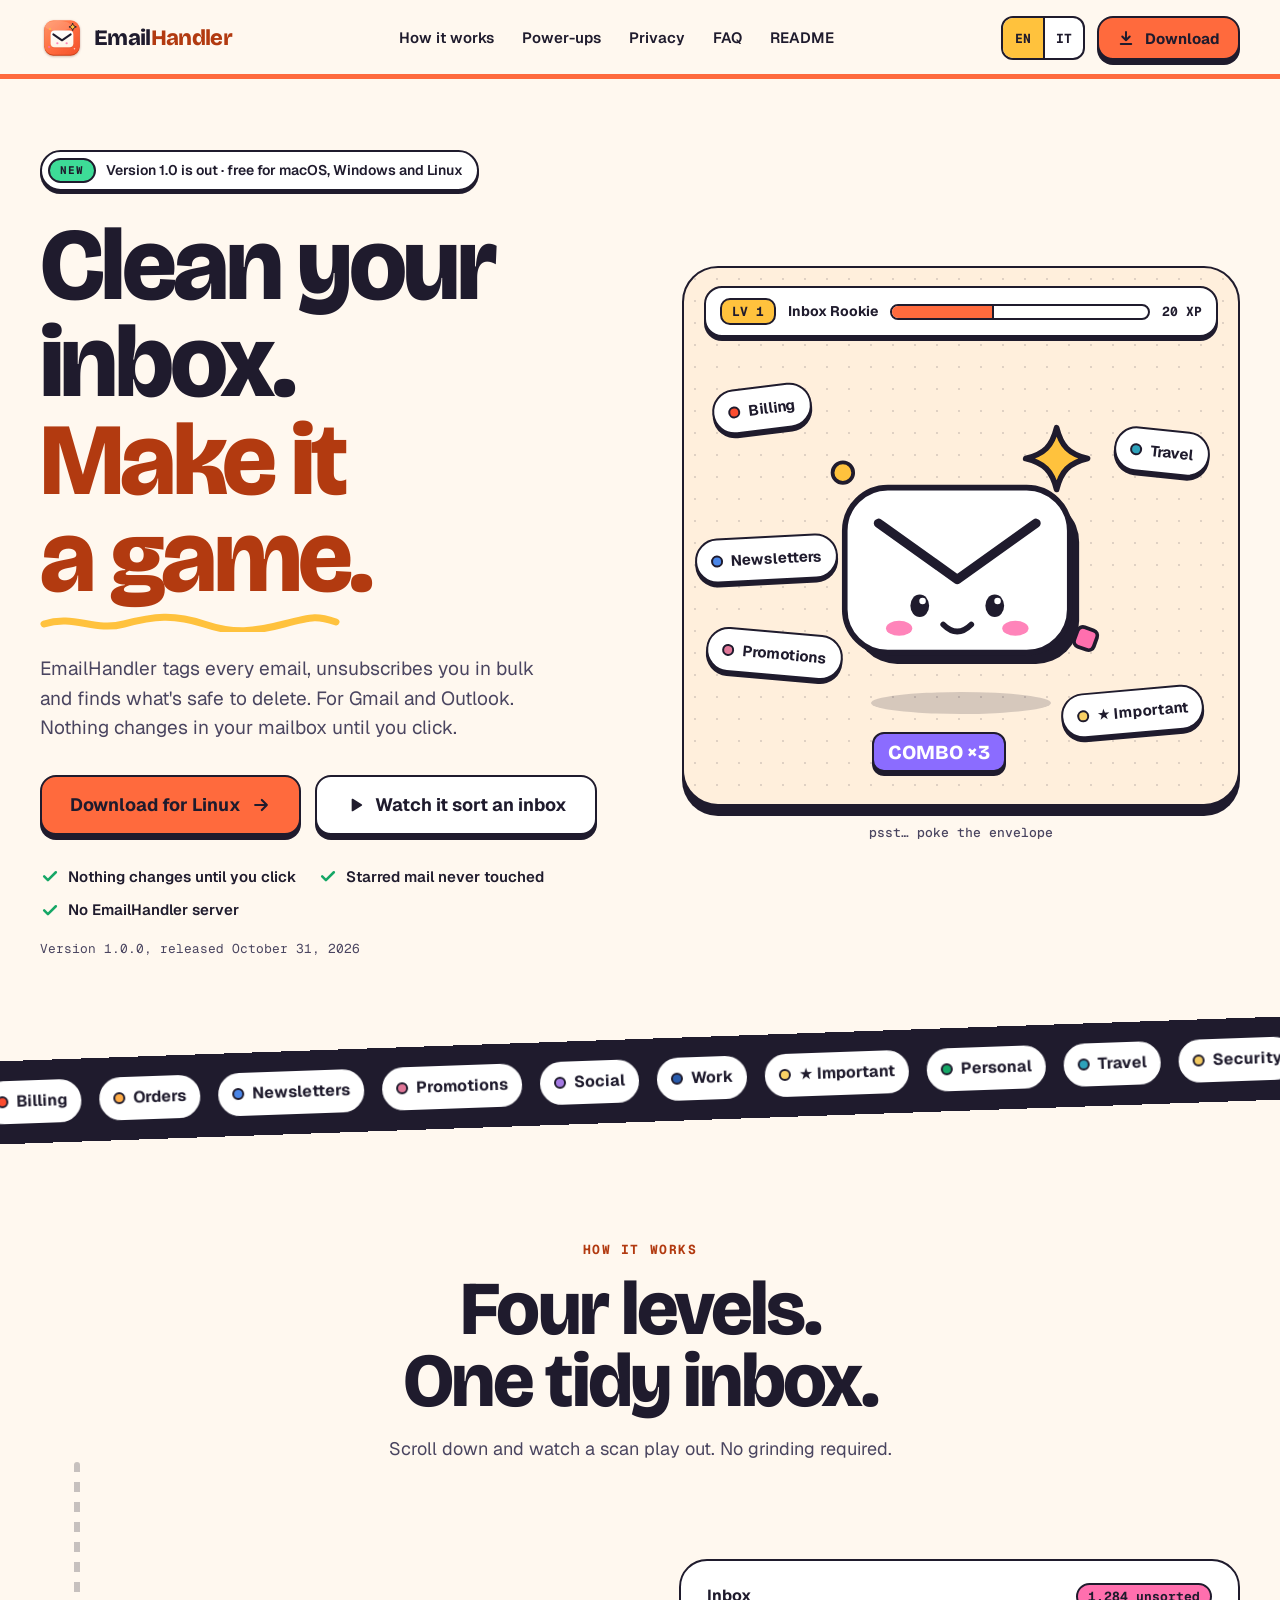
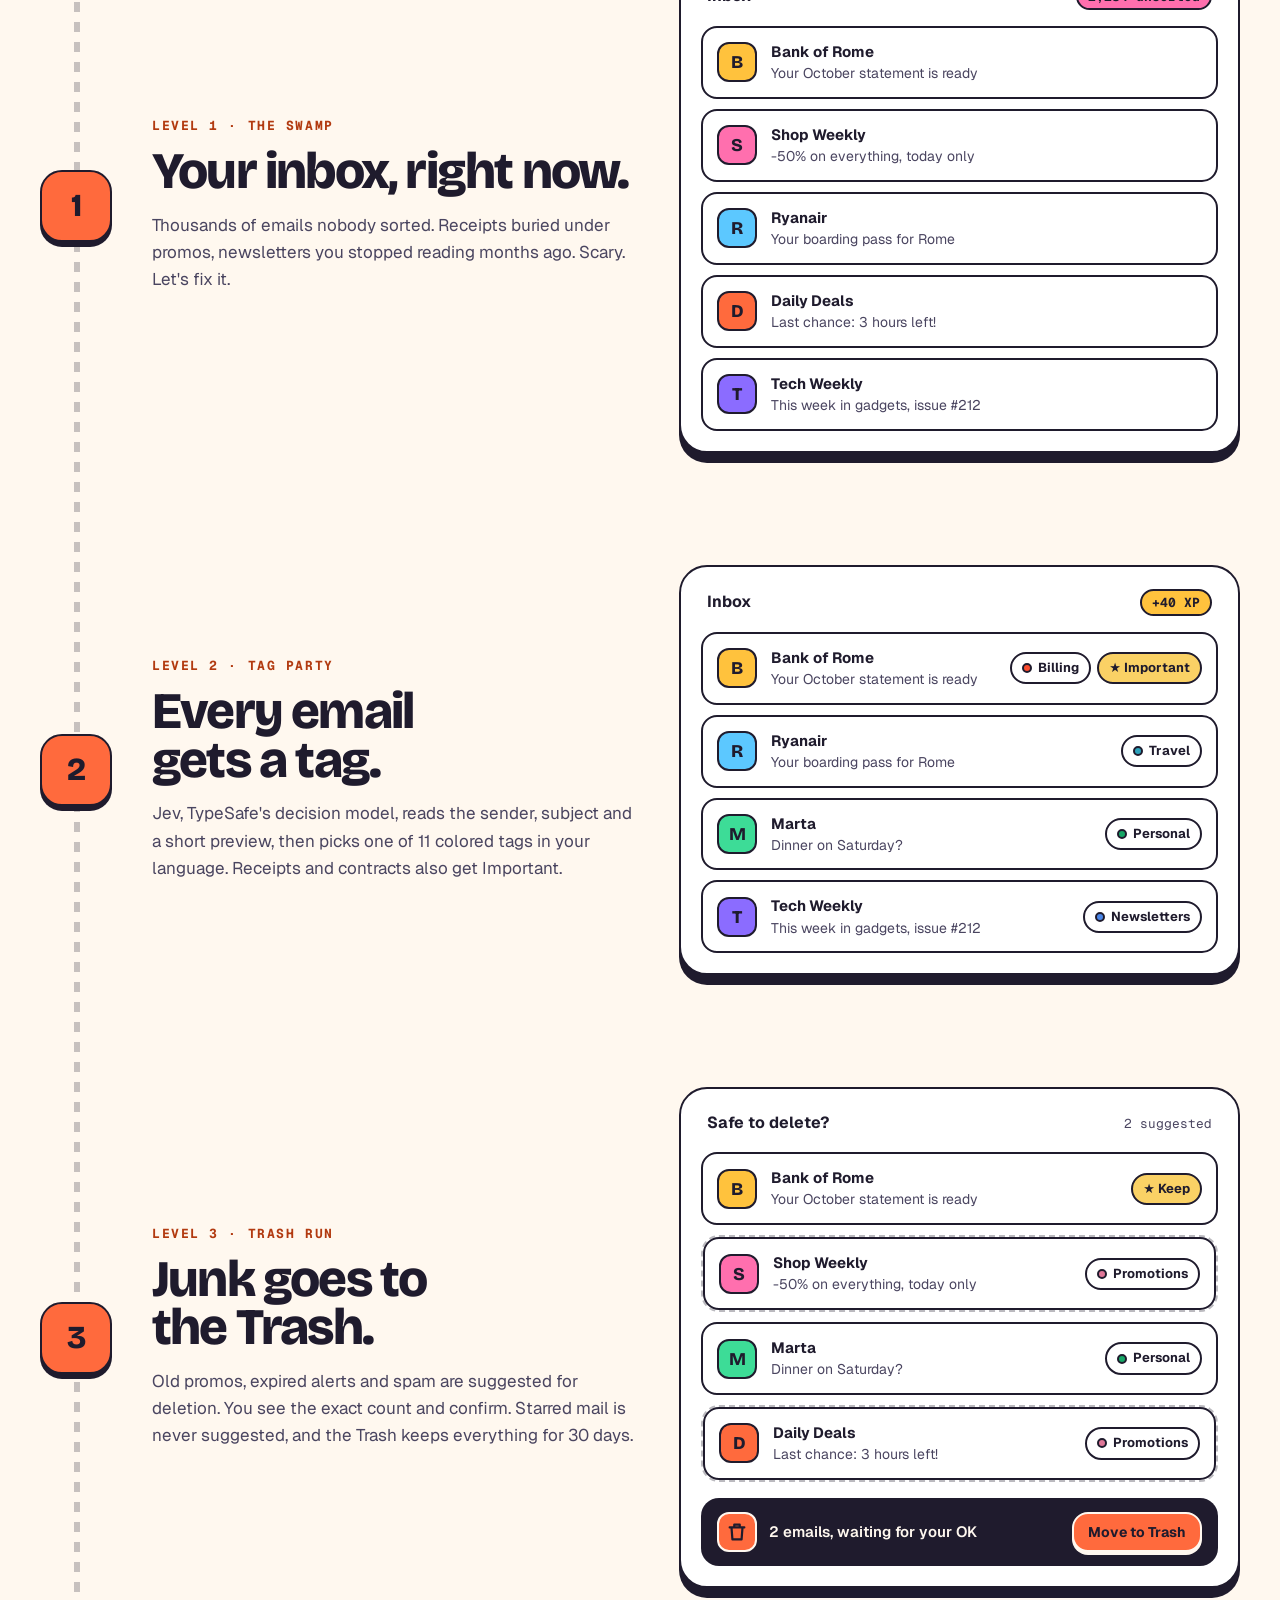
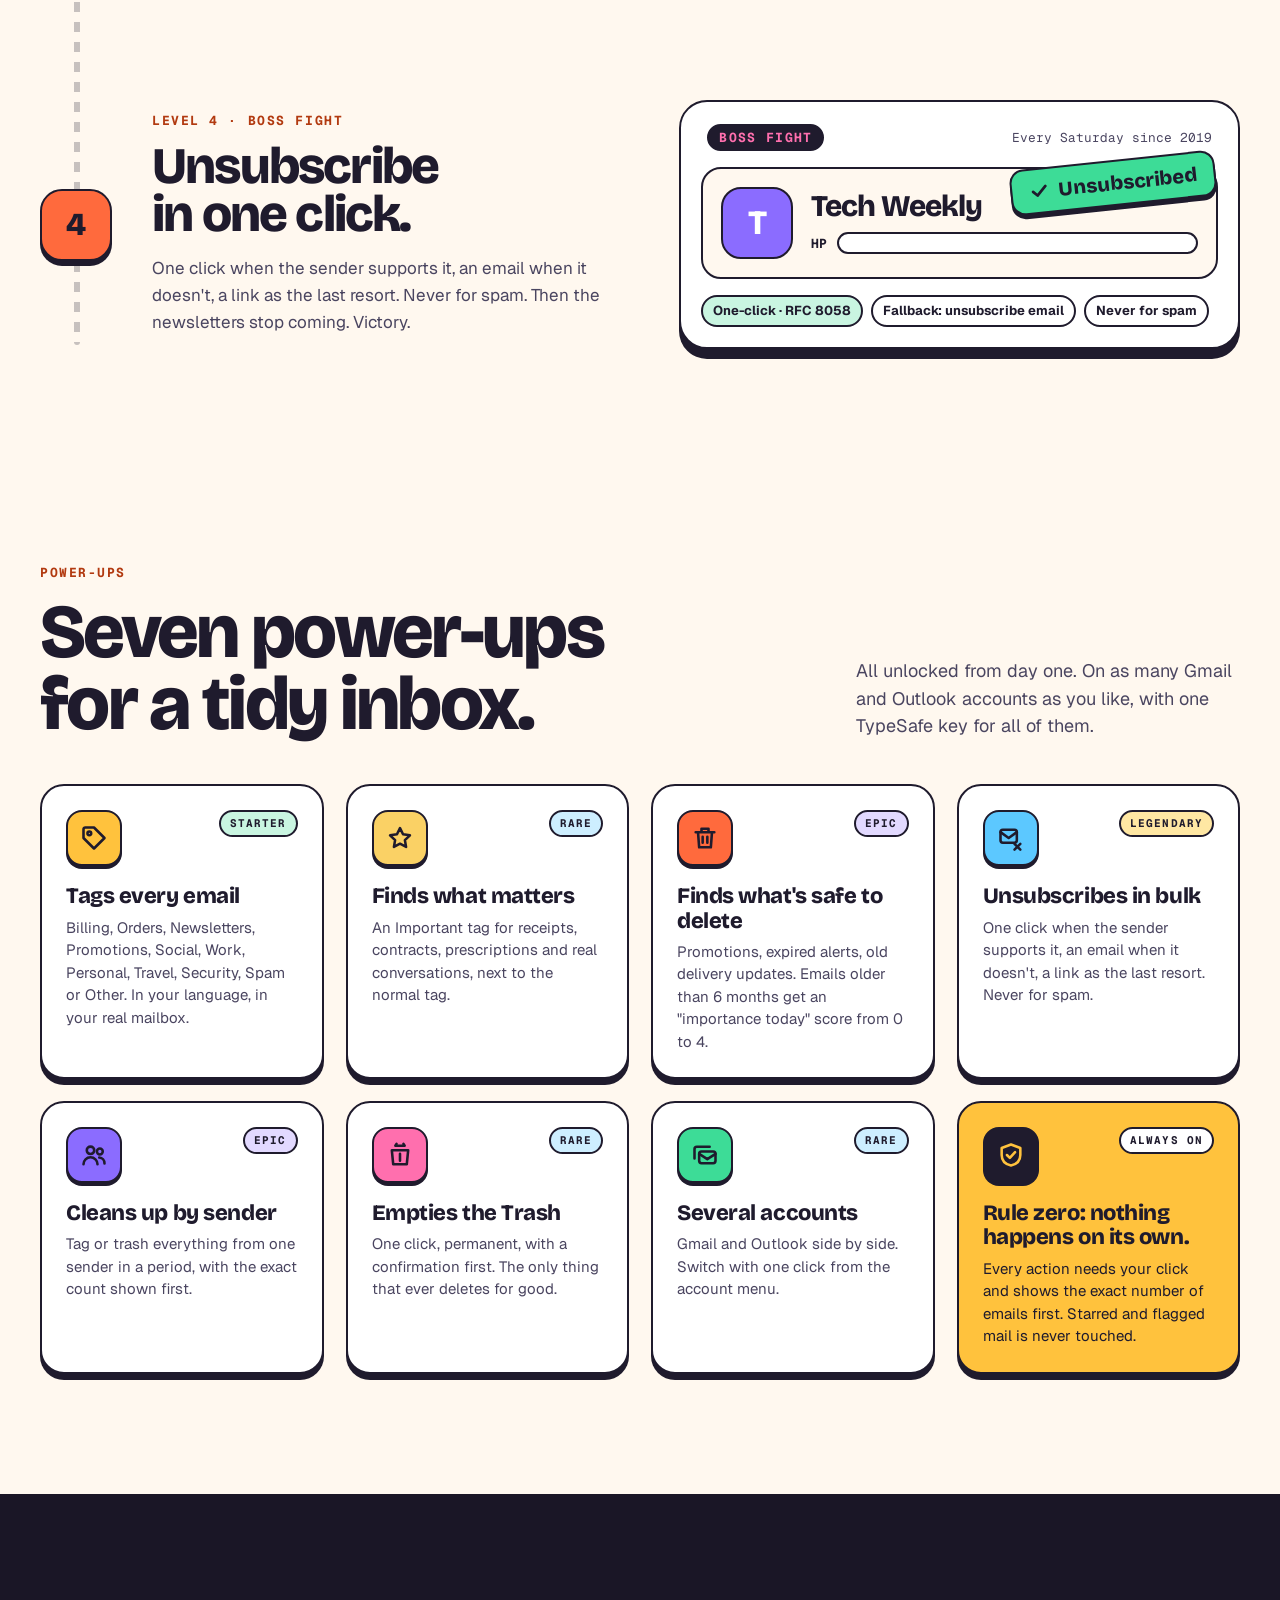
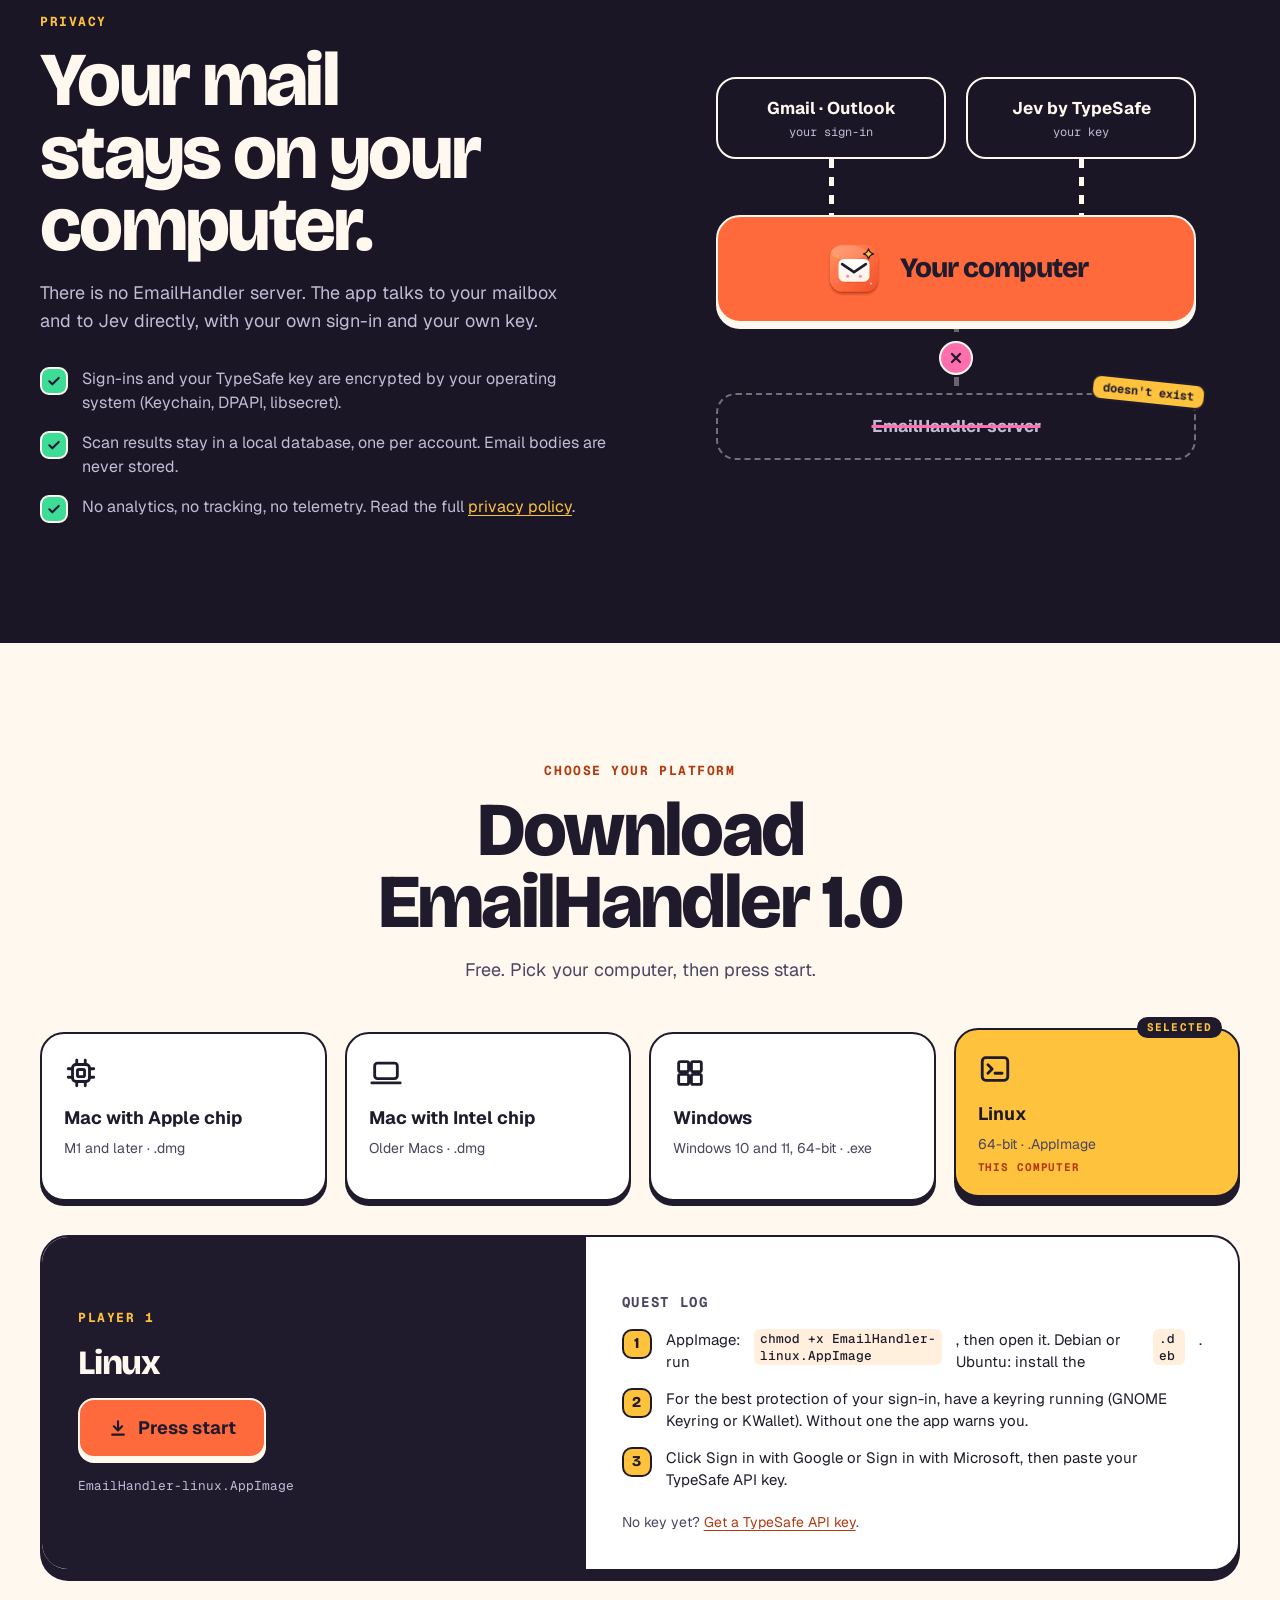
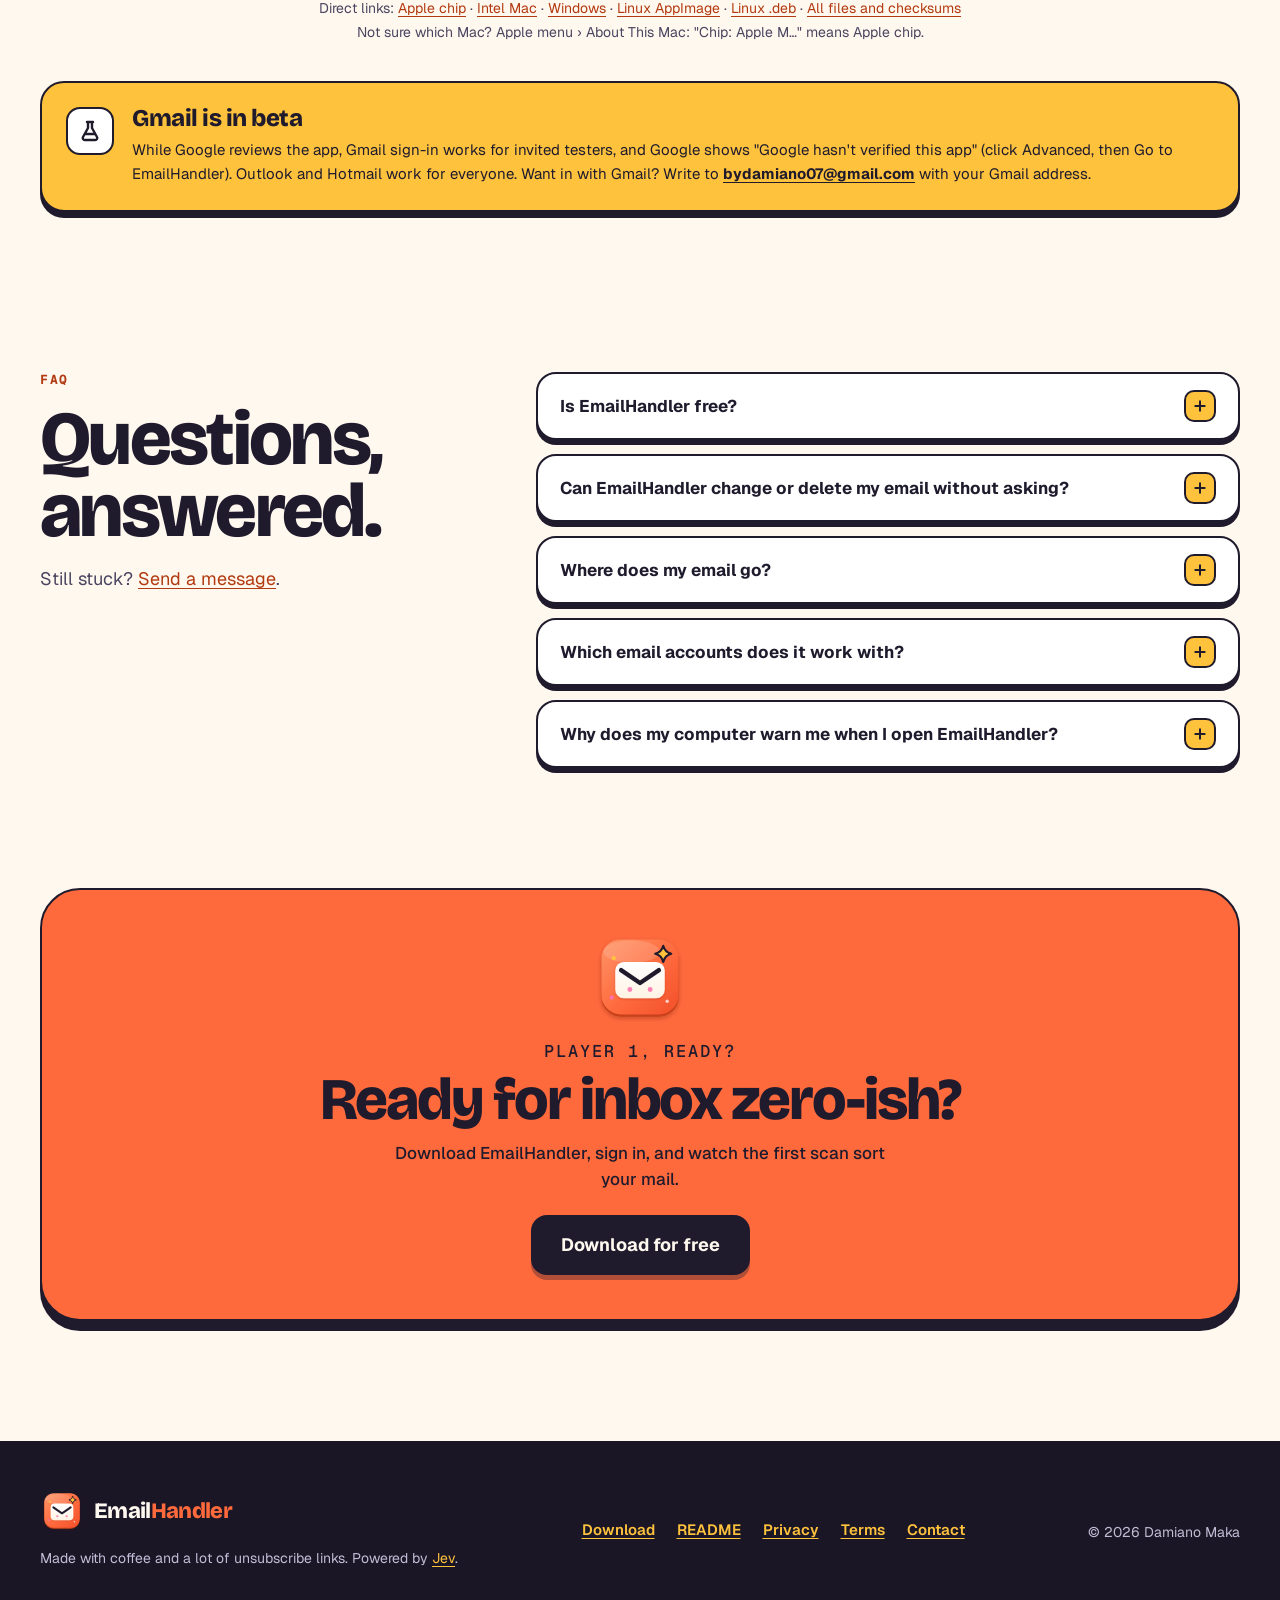
==== commit 90ec6a53: "Italian version and one look for every page Every page now shares the home page header and footer, s" ====
--- a/index.html
+++ b/index.html
@@ -1,14 +1,18 @@
 <!doctype html>
-<html lang="en">
+<html lang="en" data-alt="it/">
   <head>
     <meta charset="utf-8" />
     <meta name="viewport" content="width=device-width, initial-scale=1, viewport-fit=cover" />
+    <script src="lang.js"></script>
     <title>EmailHandler: clean your inbox with AI, free desktop app for Gmail and Outlook</title>
     <meta
       name="description"
       content="EmailHandler is a free desktop app for macOS, Windows and Linux that tags every email, unsubscribes you in bulk and finds what's safe to delete. Works with Gmail and Outlook. Your mail stays on your computer."
     />
     <link rel="canonical" href="https://bydamiano.github.io/emailhandler-site/" />
+    <link rel="alternate" hreflang="en" href="https://bydamiano.github.io/emailhandler-site/" />
+    <link rel="alternate" hreflang="it" href="https://bydamiano.github.io/emailhandler-site/it/" />
+    <link rel="alternate" hreflang="x-default" href="https://bydamiano.github.io/emailhandler-site/" />
     <meta name="robots" content="index, follow, max-image-preview:large" />
     <meta name="author" content="Damiano Maka" />
     <meta name="application-name" content="EmailHandler" />
@@ -115,10 +119,17 @@
           <a href="#faq">FAQ</a>
           <a href="readme.html">README</a>
         </nav>
-        <a class="btn btn-go btn-sm" href="#download">
-          <svg viewBox="0 0 24 24" width="18" height="18" fill="none" stroke="currentColor" stroke-width="2.6" stroke-linecap="round" stroke-linejoin="round" aria-hidden="true"><path d="M12 4v11M7 10l5 5 5-5M5 20h14" /></svg>
-          Download
-        </a>
+
+        <div class="hdr-end">
+          <nav class="lang" aria-label="Language">
+            <a href="./" hreflang="en" lang="en" data-lang="en" aria-current="true">EN</a>
+            <a href="it/" hreflang="it" lang="it" data-lang="it">IT</a>
+          </nav>
+          <a class="btn btn-go btn-sm" href="#download">
+            <svg viewBox="0 0 24 24" width="18" height="18" fill="none" stroke="currentColor" stroke-width="2.6" stroke-linecap="round" stroke-linejoin="round" aria-hidden="true"><path d="M12 4v11M7 10l5 5 5-5M5 20h14" /></svg>
+            <span class="label">Download</span>
+          </a>
+        </div>
       </div>
       <div class="progress" aria-hidden="true"></div>
     </header>
--- a/style.css
+++ b/style.css
@@ -348,8 +348,43 @@
   font-weight: 600;
   font-size: 15px;
 }
-.nav a:hover {
+.nav a:hover,
+.nav a[aria-current='page'] {
   color: var(--orange-text);
+}
+.hdr-end {
+  display: flex;
+  align-items: center;
+  gap: 12px;
+}
+
+/* EN / IT switch */
+.lang {
+  display: inline-flex;
+  border: var(--line);
+  border-radius: 12px;
+  overflow: hidden;
+  background: var(--paper);
+}
+.lang a {
+  display: grid;
+  place-items: center;
+  min-width: 40px;
+  min-height: 40px;
+  padding: 0 8px;
+  color: var(--ink);
+  font: 700 13px/1 var(--font-mono);
+  text-decoration: none;
+}
+.lang a + a {
+  border-left: 2px solid var(--ink);
+}
+.lang a:hover {
+  color: var(--ink);
+  background: var(--cream-2);
+}
+.lang a[aria-current='true'] {
+  background: var(--sun);
 }
 
 /* ---------- Hero ---------- */
@@ -1438,54 +1473,17 @@
 
 /* ---------- Text pages (README, privacy, terms) ---------- */
 
-.wrap {
+.doc {
   max-width: 52rem;
   margin-inline: auto;
-  padding: 0 24px 48px;
-}
-.top {
-  display: flex;
-  flex-wrap: wrap;
-  align-items: center;
-  justify-content: space-between;
-  gap: 16px;
-  padding: 20px 0;
-  margin-bottom: 40px;
-  border-bottom: var(--line);
-}
-.top .mark {
-  display: block;
-  width: 40px;
-  height: 40px;
-}
-.links {
-  display: flex;
-  flex-wrap: wrap;
-  gap: 8px;
-}
-.links a {
-  padding: 8px 14px;
-  border: 2px solid transparent;
-  border-radius: 12px;
-  color: var(--ink);
-  font-weight: 600;
-  font-size: 15px;
-  text-decoration: none;
-}
-.links a:hover {
-  border-color: var(--ink);
-}
-.links a[aria-current='page'] {
-  background: var(--sun);
-  border-color: var(--ink);
-  box-shadow: 0 3px 0 var(--ink);
-}
-.wrap > main > h1 {
+  padding: 56px 24px 110px;
+}
+.doc > h1 {
   margin: 0;
   font: 800 clamp(2.6rem, 9vw, 4rem) / 0.95 var(--font-display);
   letter-spacing: -0.035em;
 }
-.wrap .meta {
+.doc > .meta {
   margin: 12px 0 0;
 }
 .card {
@@ -1509,16 +1507,7 @@
 .card li {
   margin-bottom: 6px;
 }
-.wrap > footer {
-  display: flex;
-  flex-wrap: wrap;
-  gap: 18px;
-  margin-top: 56px;
-  padding-top: 20px;
-  border-top: var(--line);
-  font-size: 14px;
-}
-.wrap code {
+.doc code {
   font: 500 0.85em var(--font-mono);
   background: var(--cream-2);
   border: 1.5px solid rgb(31 27 45 / 0.2);
@@ -1762,6 +1751,25 @@
   }
 }
 
+@media (max-width: 480px) {
+  .site-header .container {
+    gap: 10px;
+  }
+  .brand {
+    font-size: 19px;
+  }
+  .hdr-end .btn-sm .label {
+    position: absolute;
+    width: 1px;
+    height: 1px;
+    overflow: hidden;
+    clip: rect(0 0 0 0);
+  }
+  .hdr-end .btn-sm {
+    padding: 10px 12px;
+  }
+}
+
 @media (max-width: 560px) {
   .pu-grid,
   .pf-grid {
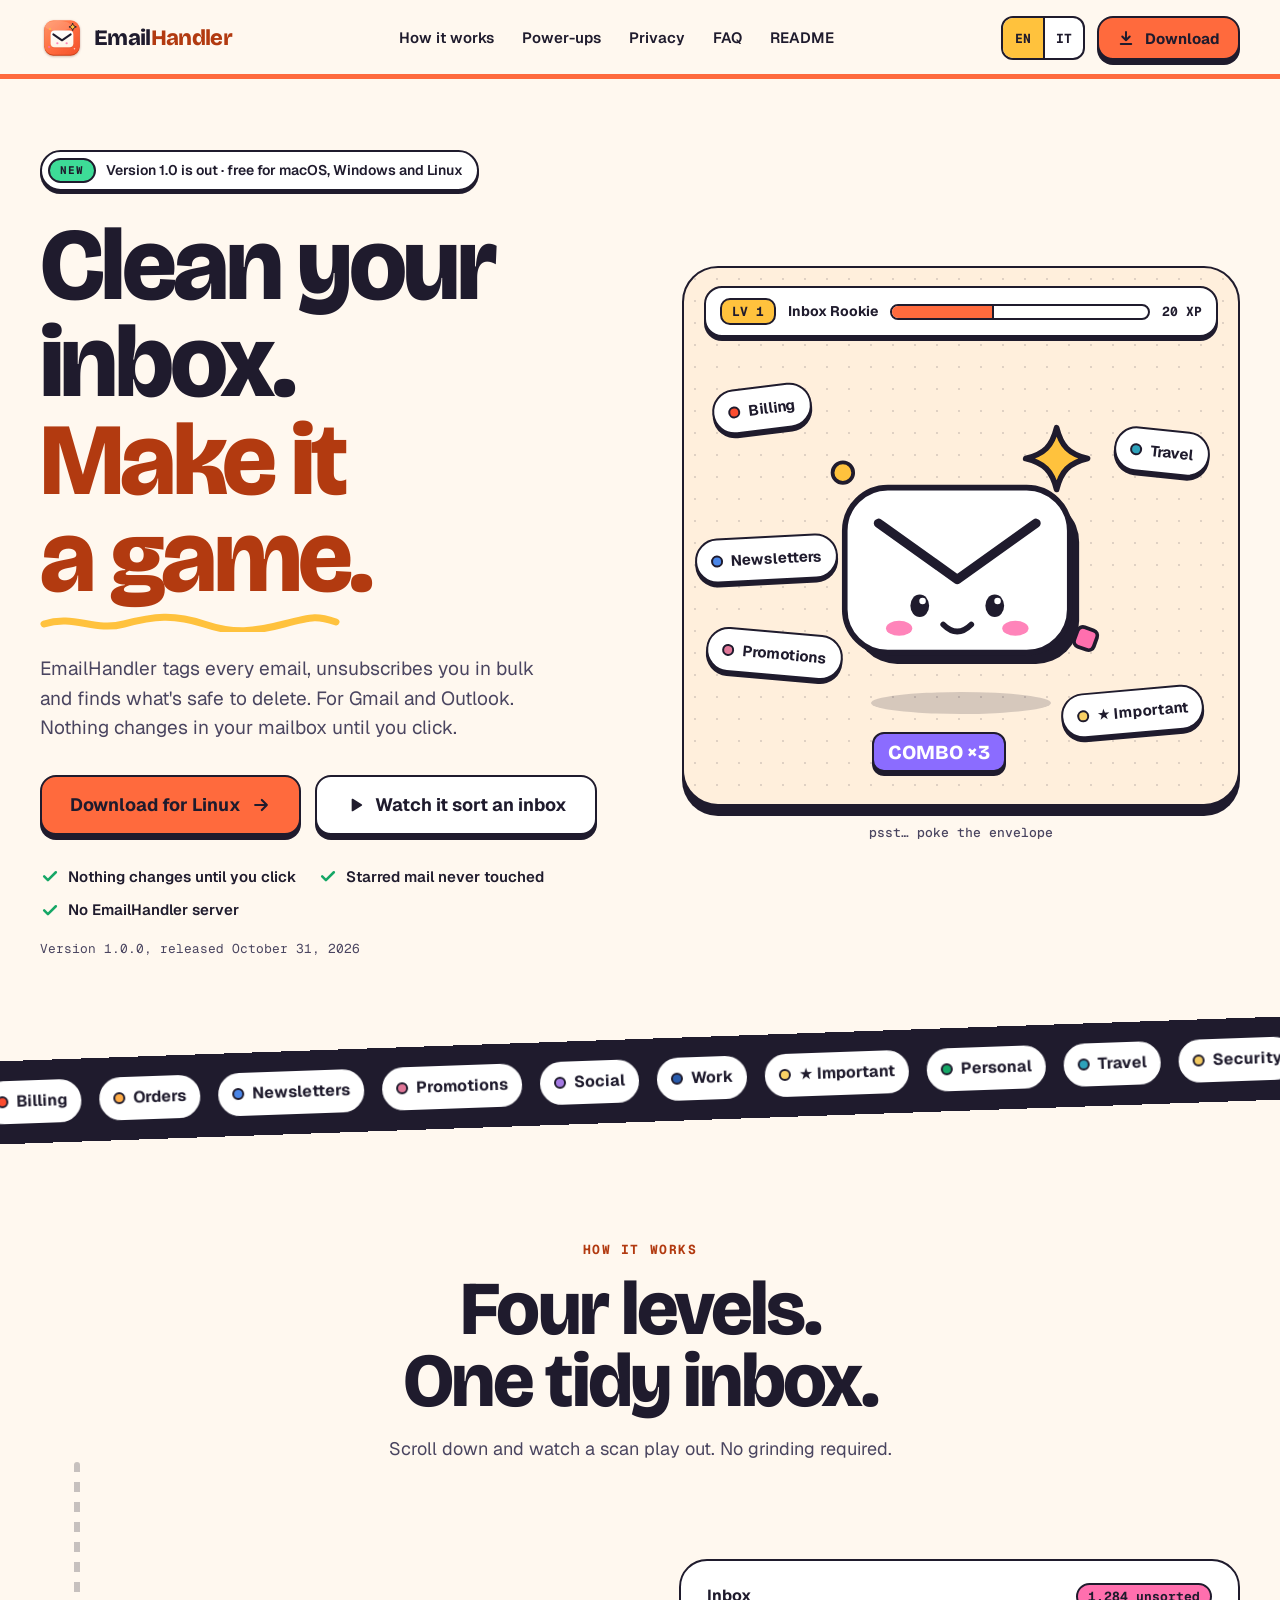
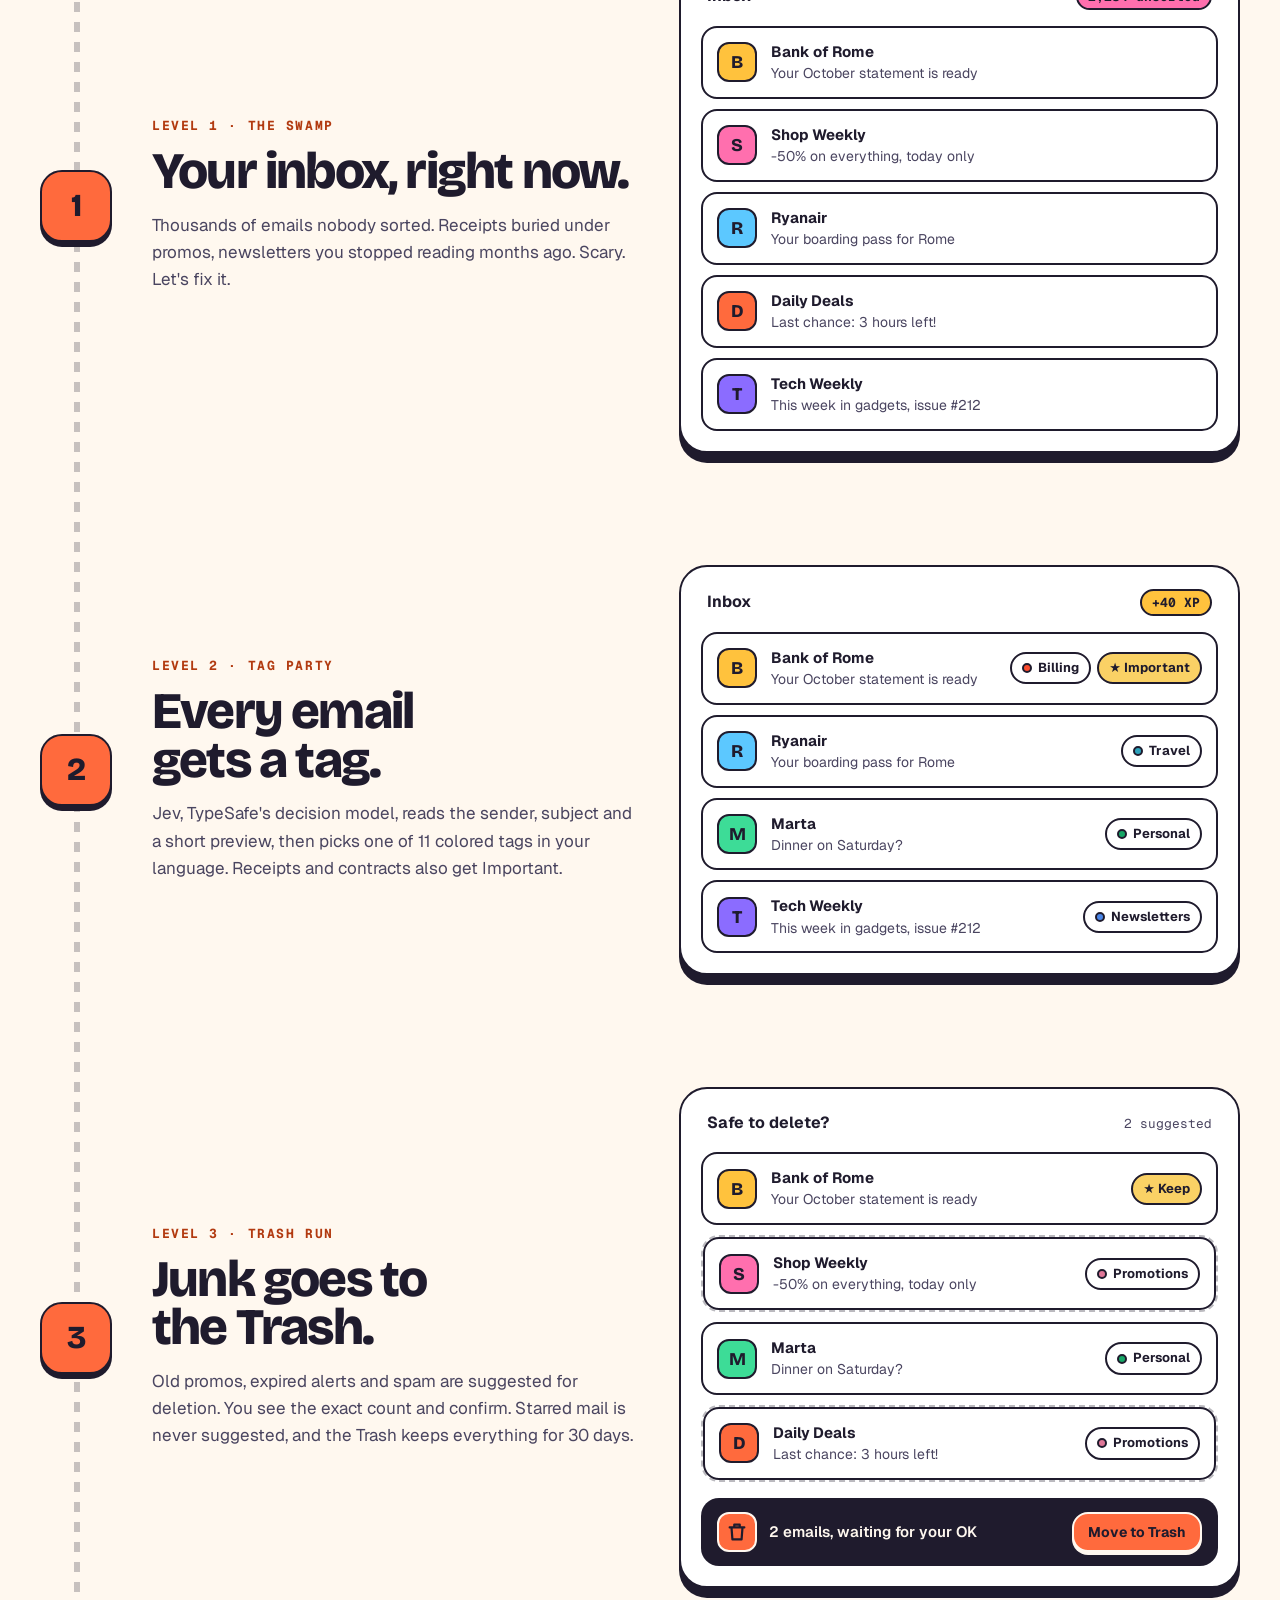
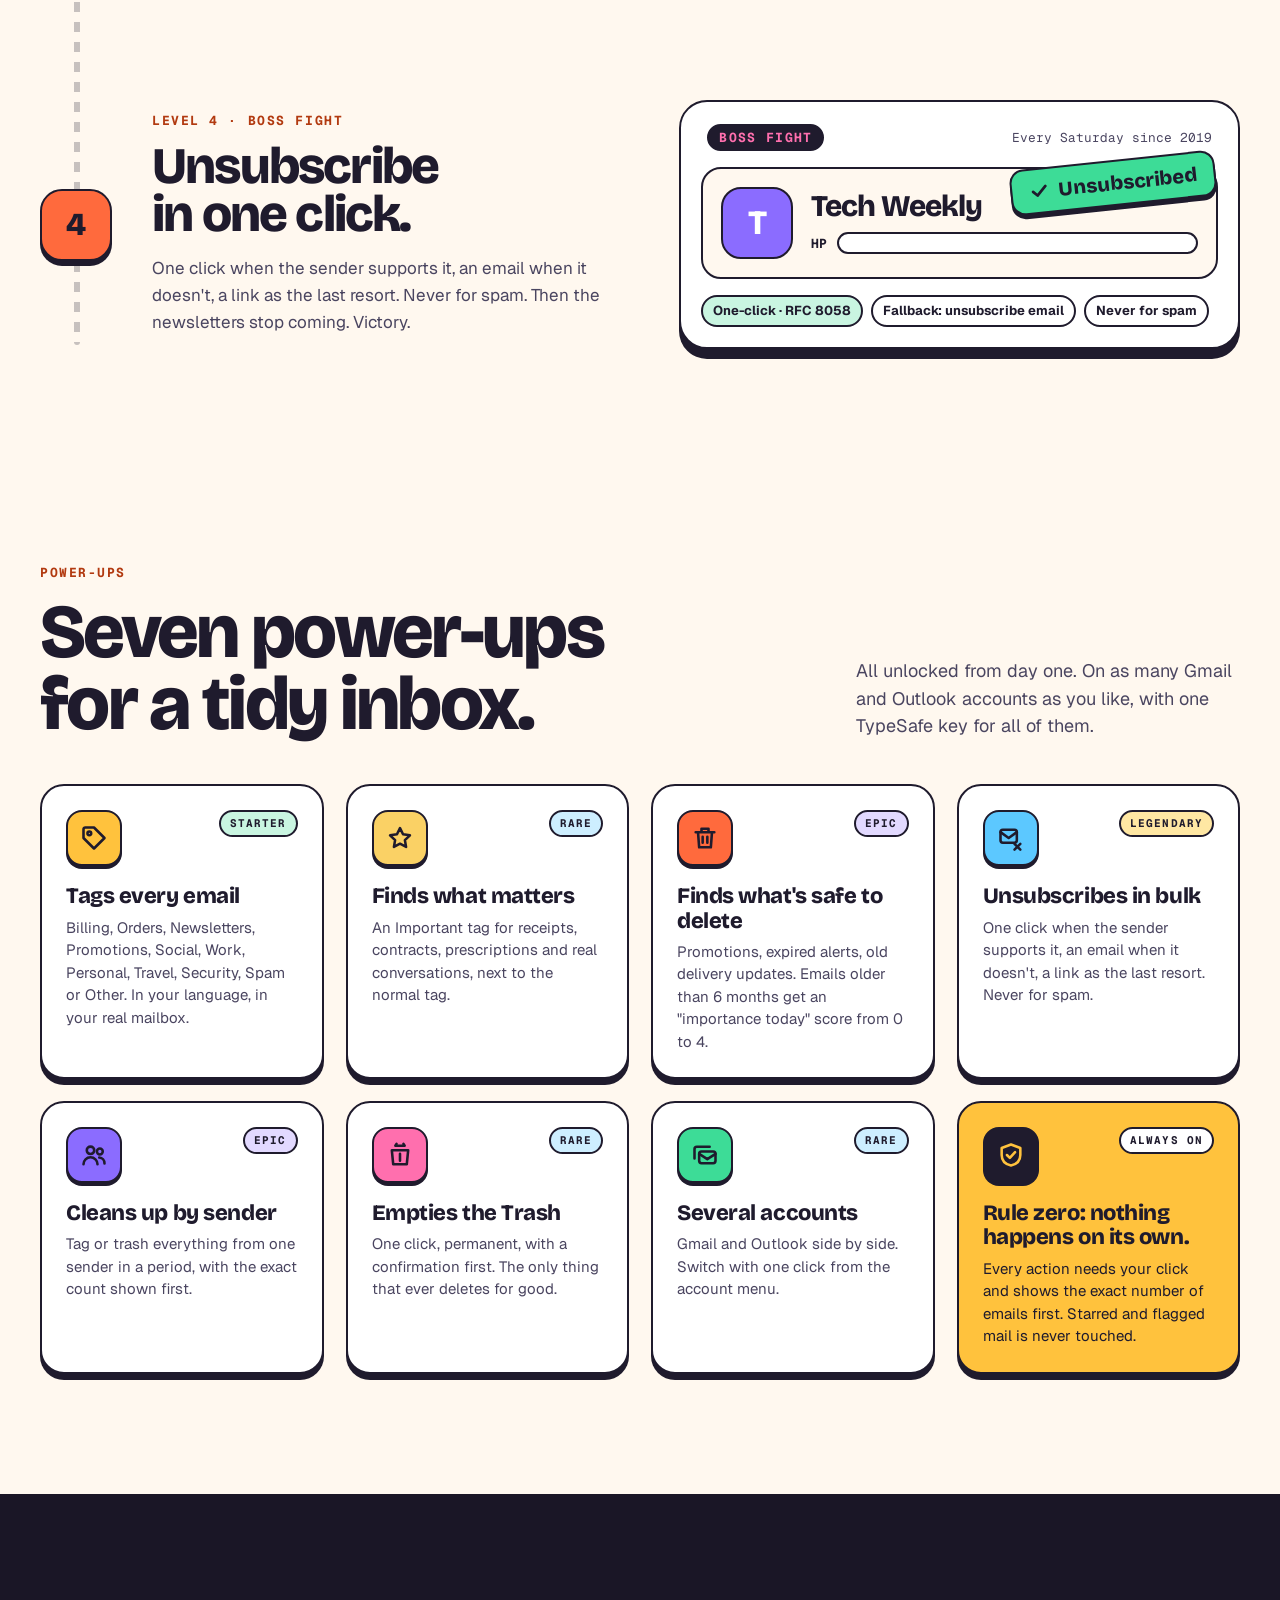
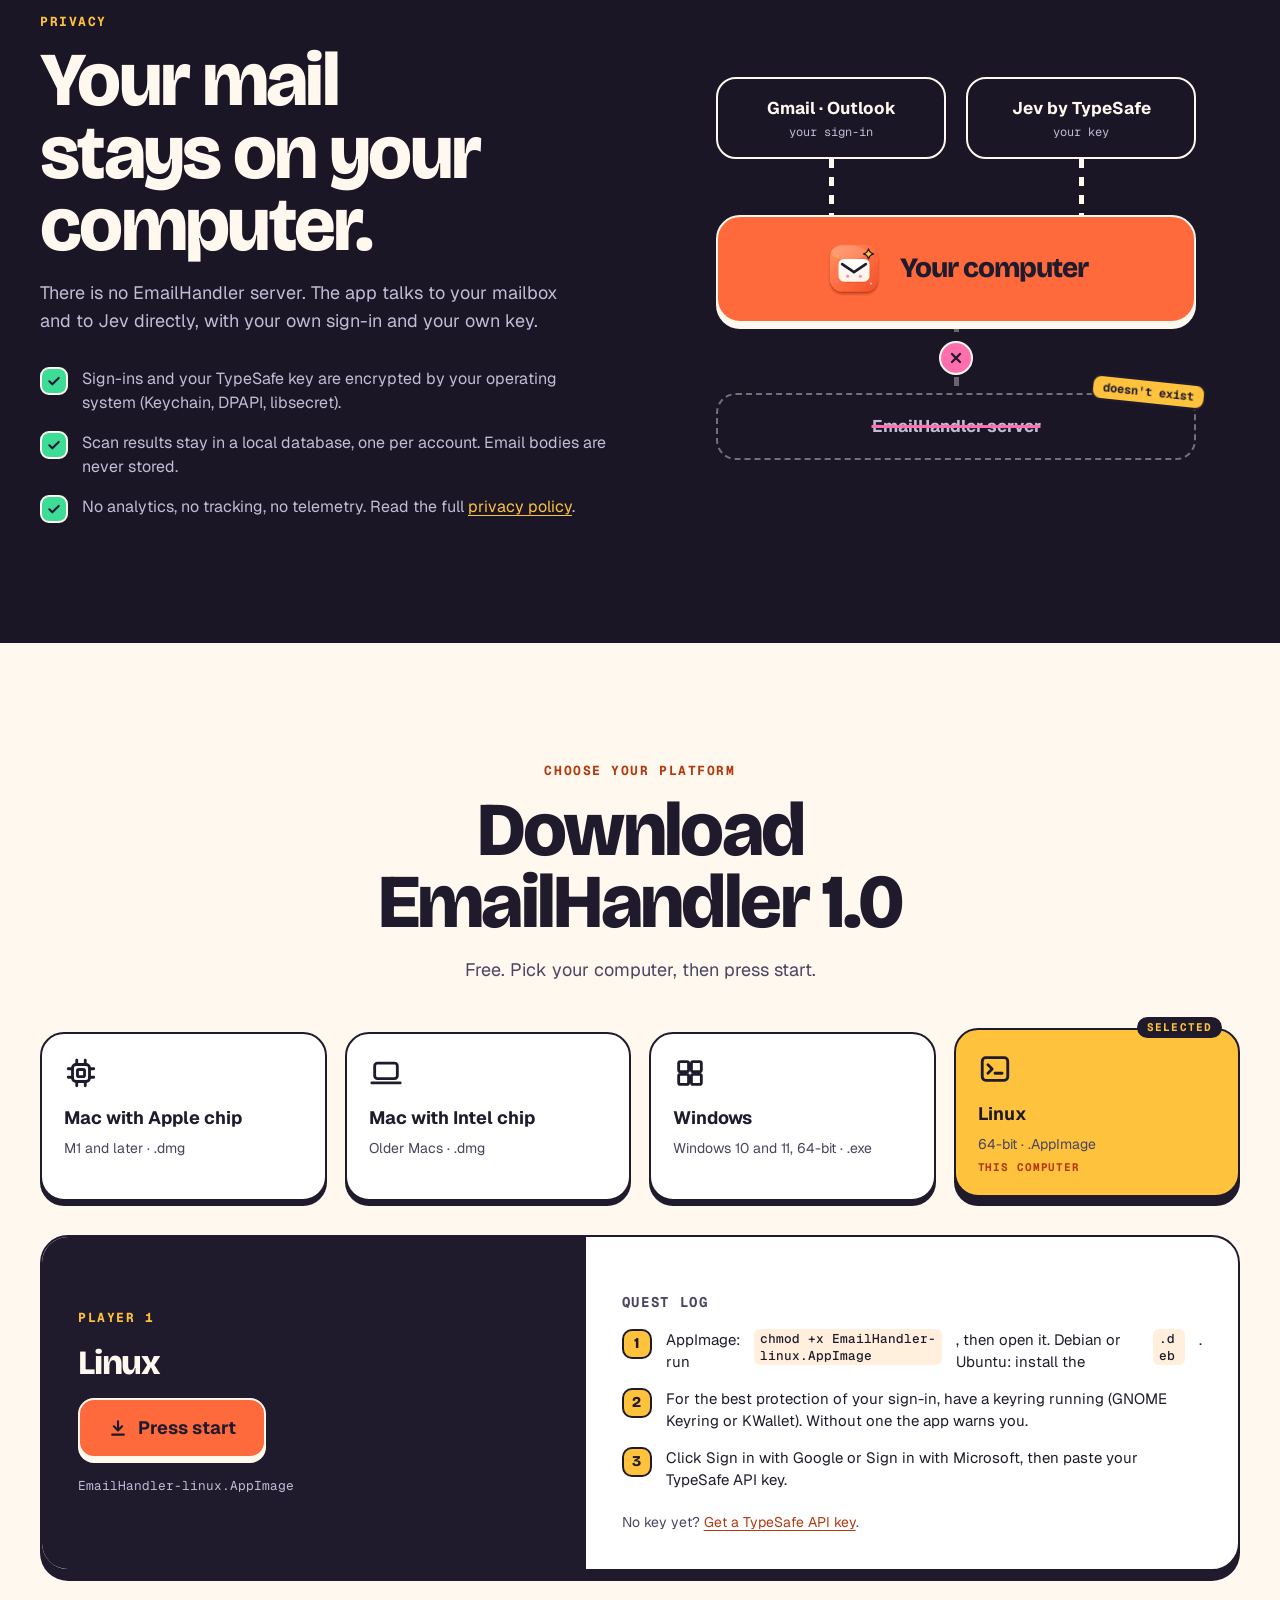
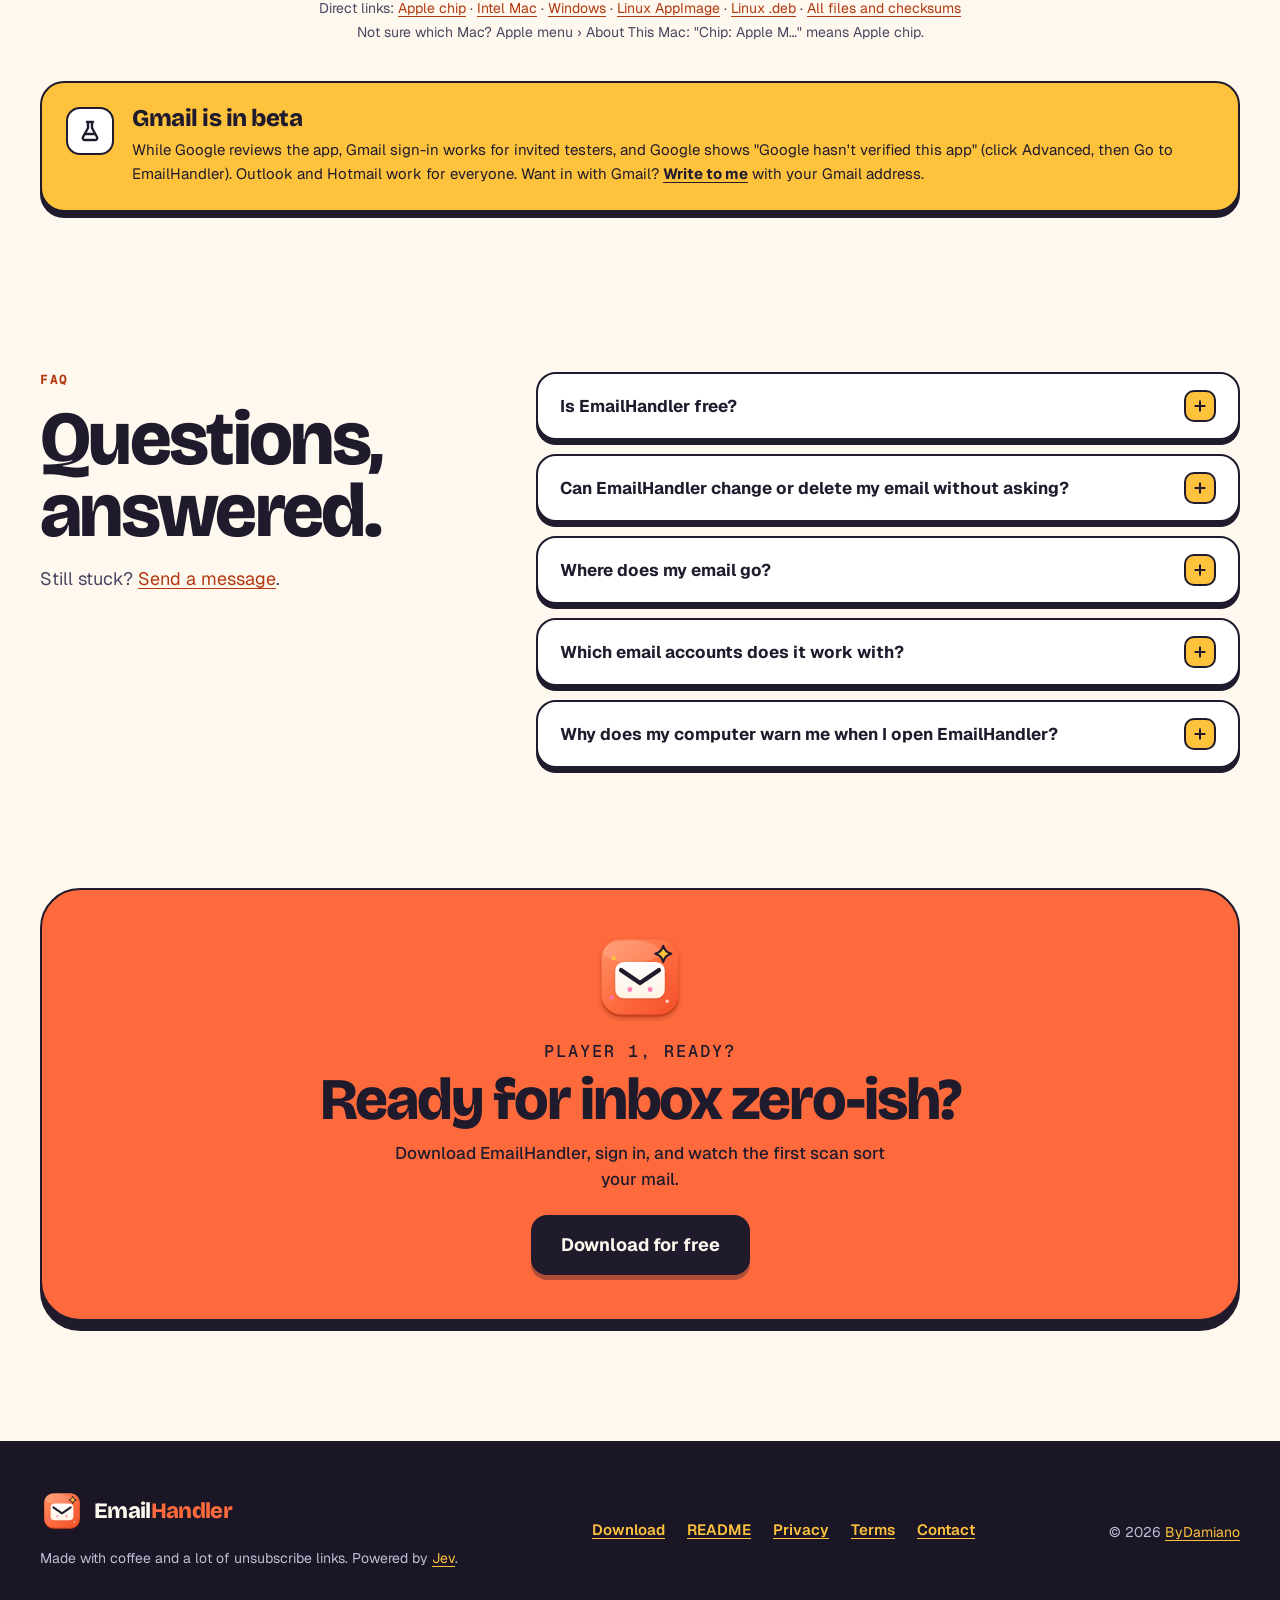
==== commit bdfc5d69: "Hide the email address and sign as ByDamiano Contact links now read 'Contact me' / 'Contattami' and " ====
--- a/index.html
+++ b/index.html
@@ -14,7 +14,7 @@
     <link rel="alternate" hreflang="it" href="https://bydamiano.github.io/emailhandler-site/it/" />
     <link rel="alternate" hreflang="x-default" href="https://bydamiano.github.io/emailhandler-site/" />
     <meta name="robots" content="index, follow, max-image-preview:large" />
-    <meta name="author" content="Damiano Maka" />
+    <meta name="author" content="ByDamiano" />
     <meta name="application-name" content="EmailHandler" />
     <meta name="theme-color" content="#fff8ef" />
 
@@ -66,7 +66,7 @@
         "image": "https://bydamiano.github.io/emailhandler-site/assets/icon-512.png",
         "screenshot": "https://bydamiano.github.io/emailhandler-site/assets/og-image.png",
         "offers": { "@type": "Offer", "price": "0", "priceCurrency": "USD" },
-        "author": { "@type": "Person", "name": "Damiano Maka" }
+        "author": { "@type": "Person", "name": "ByDamiano", "url": "https://bydamiano.me" }
       }
     </script>
     <script type="application/ld+json">
@@ -535,8 +535,8 @@
             <h3 class="display">Gmail is in beta</h3>
             <p>
               While Google reviews the app, Gmail sign-in works for invited testers, and Google shows "Google hasn't verified this app"
-              (click Advanced, then Go to EmailHandler). Outlook and Hotmail work for everyone. Want in with Gmail? Write to
-              <a href="mailto:bydamiano07@gmail.com?subject=EmailHandler%20beta">bydamiano07@gmail.com</a> with your Gmail address.
+              (click Advanced, then Go to EmailHandler). Outlook and Hotmail work for everyone. Want in with Gmail?
+              <a href="mailto:bydamiano07@gmail.com?subject=EmailHandler%20beta">Write to me</a> with your Gmail address.
             </p>
           </div>
         </div>
@@ -606,7 +606,7 @@
           <a href="terms.html">Terms</a>
           <a href="mailto:bydamiano07@gmail.com">Contact</a>
         </nav>
-        <small>© 2026 Damiano Maka</small>
+        <small>© 2026 <a href="https://bydamiano.me">ByDamiano</a></small>
       </div>
     </footer>
 
